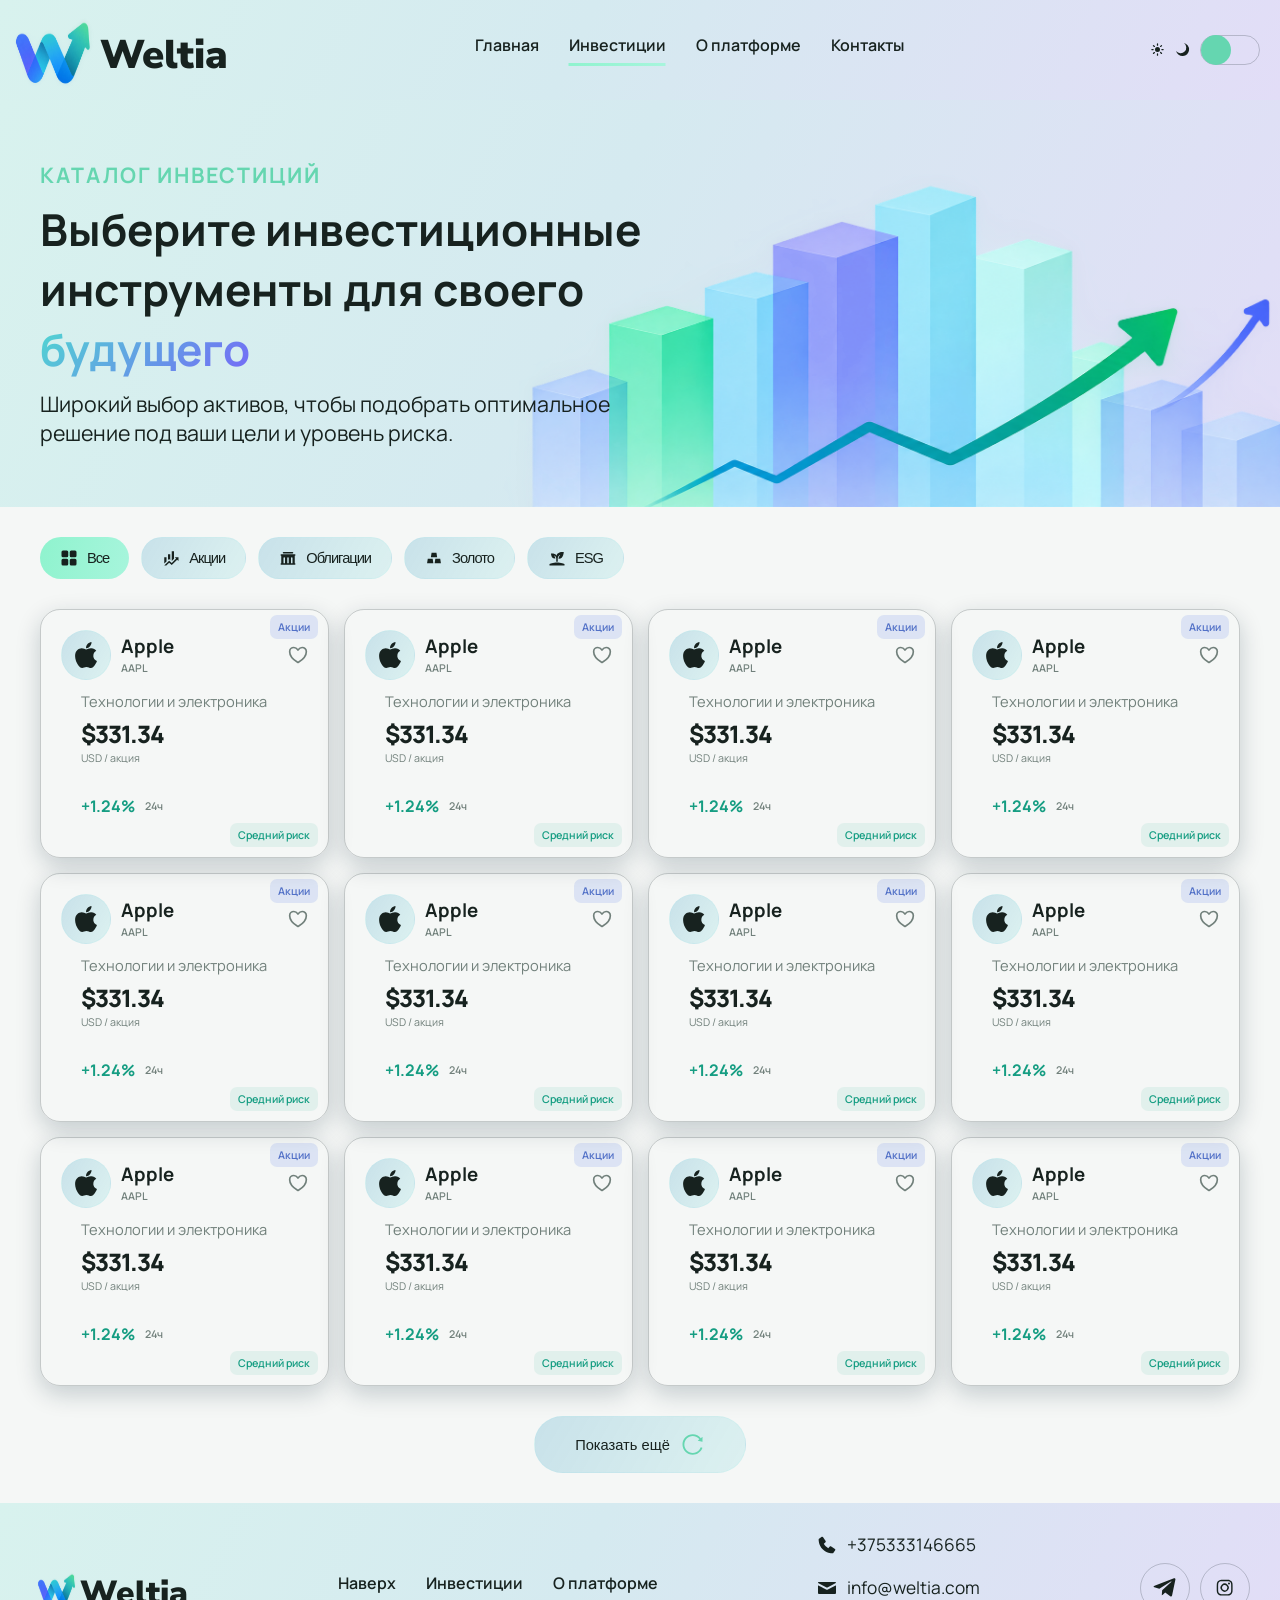
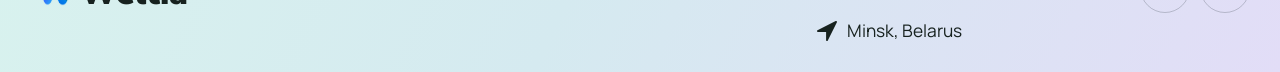
==== catalog.html @ 973771b6 "feat: implement adaptive and responsive design" ====
<!DOCTYPE html>
<html lang="ru">

<head>
  <meta charset="UTF-8">
  <meta name="viewport" content="width=device-width, initial-scale=1.0">
  <title>Weltia</title>
  <link rel="shortcut icon" href="./assets/logo.png" type="image/x-icon">
  <link rel="stylesheet" href="style.css">
</head>

<body>
  <div class="wrapper">
    <header class="header" id="header">
      <a href="./index.html" class="header__logo">
        <img src="./assets/logo.png" alt="Weltia">
        <p>Weltia</p>
      </a>

      <nav class="header__nav">
        <a href="./index.html" class="header__link">
          Главная
        </a>
        <a href="" class="header__link header__link--active">
          Инвестиции
        </a>
        <a href="./index.html#about" class="header__link">
          О платформе
        </a>
        <a href="#footer" class="header__link">
          Контакты
        </a>
      </nav>


      <div class="theme-toggle">
        <span class="theme-toggle__icon theme-toggle__icon--sun">
          <svg xmlns="http://www.w3.org/2000/svg" width="1em" height="1em" viewBox="0 0 24 24">
            <path d="M0 0h24v24H0z" fill="none" />
            <path fill="currentColor"
              d="M12 6a1 1 0 0 0 1-1V3a1 1 0 0 0-2 0v2a1 1 0 0 0 1 1m9 5h-2a1 1 0 0 0 0 2h2a1 1 0 0 0 0-2M6 12a1 1 0 0 0-1-1H3a1 1 0 0 0 0 2h2a1 1 0 0 0 1-1m.22-7a1 1 0 0 0-1.39 1.47l1.44 1.39a1 1 0 0 0 .73.28a1 1 0 0 0 .72-.31a1 1 0 0 0 0-1.41ZM17 8.14a1 1 0 0 0 .69-.28l1.44-1.39A1 1 0 0 0 17.78 5l-1.44 1.42a1 1 0 0 0 0 1.41a1 1 0 0 0 .66.31M12 18a1 1 0 0 0-1 1v2a1 1 0 0 0 2 0v-2a1 1 0 0 0-1-1m5.73-1.86a1 1 0 0 0-1.39 1.44L17.78 19a1 1 0 0 0 .69.28a1 1 0 0 0 .72-.3a1 1 0 0 0 0-1.42Zm-11.46 0l-1.44 1.39a1 1 0 0 0 0 1.42a1 1 0 0 0 .72.3a1 1 0 0 0 .67-.25l1.44-1.39a1 1 0 0 0-1.39-1.44ZM12 8a4 4 0 1 0 4 4a4 4 0 0 0-4-4" />
          </svg>
        </span>
        <span class="theme-toggle__icon theme-toggle__icon--moon">
          <svg xmlns="http://www.w3.org/2000/svg" width="1em" height="1em" viewBox="0 0 16 16">
            <path d="M0 0h16v16H0z" fill="none" />
            <path fill="currentColor" d="M9.571 1.18a7 7 0 1 1-8.39 8.391a6 6 0 1 0 8.39-8.39" />
          </svg>
        </span>
        <button class="theme-toggle__btn" id="themeToggle">
          <span class="theme-toggle__thumb"></span>
        </button>
      </div>
    </header>

    <main class="main">
      <section class="hero container">
        <div class="hero__content">
          <p class="hero__caption caption">КАТАЛОГ ИНВЕСТИЦИЙ
          </p>
          <h1 class="hero__title">Выберите инвестиционные инструменты для своего <span>будущего</span></h1>
          <p class="hero__text">Широкий выбор активов, чтобы подобрать оптимальное решение под ваши цели и уровень
            риска.</p>
        </div>
        <div class="hero__image">
          <img src="./assets/hero.png" alt="hero-charts">
        </div>
      </section>
      <section class="catalog">
        <div class="catalog__categories">
          <button class="catalog__category catalog__category--active" type="button" data-category="all">
            <svg class="catalog__icon" xmlns="http://www.w3.org/2000/svg" width="1em" height="1em" viewBox="0 0 48 48">
              <path d="M0 0h48v48H0z" fill="none" />
              <path fill="currentColor" stroke="currentColor" stroke-linejoin="round" stroke-width="4"
                d="M18 6H8a2 2 0 0 0-2 2v10a2 2 0 0 0 2 2h10a2 2 0 0 0 2-2V8a2 2 0 0 0-2-2Zm0 22H8a2 2 0 0 0-2 2v10a2 2 0 0 0 2 2h10a2 2 0 0 0 2-2V30a2 2 0 0 0-2-2ZM40 6H30a2 2 0 0 0-2 2v10a2 2 0 0 0 2 2h10a2 2 0 0 0 2-2V8a2 2 0 0 0-2-2Zm0 22H30a2 2 0 0 0-2 2v10a2 2 0 0 0 2 2h10a2 2 0 0 0 2-2V30a2 2 0 0 0-2-2Z" />
            </svg>
            <p>Все</p>
          </button>
          <button class="catalog__category card" type="button" data-category="all">
            <svg class="catalog__icon" xmlns="http://www.w3.org/2000/svg" width="1em" height="1em" viewBox="0 0 24 24">
              <path d="M0 0h24v24H0z" fill="none" />
              <path fill="currentColor"
                d="m6 16.5l-3 2.94V11h3m5 3.66l-1.57-1.34L8 14.64V7h3m5 6l-3 3V3h3m2.81 9.81L17 11h5v5l-1.79-1.79L13 21.36l-3.47-3.02L5.75 22H3l6.47-6.34L13 18.64" />
            </svg>

            <p>Акции</p>
          </button>
          <button class="catalog__category card" type="button" data-category="all">
            <svg class="catalog__icon" xmlns="http://www.w3.org/2000/svg" width="1em" height="1em" viewBox="0 0 24 24">
              <path d="M0 0h24v24H0z" fill="none" />
              <path fill="currentColor" d="M5 5a1 1 0 0 1 1-1h12a1 1 0 1 1 0 2H6a1 1 0 0 1-1-1" />
              <path fill="currentColor" fill-rule="evenodd"
                d="M21 19a1 1 0 1 1 0 2H3a1 1 0 1 1 0-2V9a1 1 0 0 1 0-2h18a1 1 0 1 1 0 2zM6 19h2v-7a1 1 0 1 0-2 0zm5 0h2v-7a1 1 0 1 0-2 0zm5 0h2v-7a1 1 0 1 0-2 0z"
                clip-rule="evenodd" />
            </svg>

            <p>Облигации</p>
          </button>
          <button class="catalog__category card" type="button" data-category="all">
            <svg class="catalog__icon" xmlns="http://www.w3.org/2000/svg" width="1em" height="1em"
              viewBox="0 0 1024 1024">
              <path d="M0 0h1024v1024H0z" fill="none" />
              <path fill="currentColor"
                d="m905.9 806.7l-40.2-248c-.6-3.9-4-6.7-7.9-6.7H596.2c-3.9 0-7.3 2.8-7.9 6.7l-40.2 248c-.1.4-.1.9-.1 1.3c0 4.4 3.6 8 8 8h342c.4 0 .9 0 1.3-.1c4.3-.7 7.3-4.8 6.6-9.2m-470.2-248c-.6-3.9-4-6.7-7.9-6.7H166.2c-3.9 0-7.3 2.8-7.9 6.7l-40.2 248c-.1.4-.1.9-.1 1.3c0 4.4 3.6 8 8 8h342c.4 0 .9 0 1.3-.1c4.4-.7 7.3-4.8 6.6-9.2zM342 472h342c.4 0 .9 0 1.3-.1c4.4-.7 7.3-4.8 6.6-9.2l-40.2-248c-.6-3.9-4-6.7-7.9-6.7H382.2c-3.9 0-7.3 2.8-7.9 6.7l-40.2 248c-.1.4-.1.9-.1 1.3c0 4.4 3.6 8 8 8" />
            </svg>

            <p>Золото</p>
          </button>
          <button class="catalog__category card" type="button" data-category="all">
            <svg class="catalog__icon" xmlns="http://www.w3.org/2000/svg" width="1em" height="1em" viewBox="0 0 24 24">
              <path d="M0 0h24v24H0z" fill="none" />
              <path fill="currentColor"
                d="M2 22v-2s5-2 10-2s10 2 10 2v2zm9.3-12.9c-1.2-3.9-7.3-3-7.3-3s.2 7.8 5.9 6.6C9.5 9.8 8 9 8 9c2.8 0 3 3.4 3 3.4V17h2v-4.2s0-3.9 3-4.9c0 0-2 3-2 5c7 .7 7-8.9 7-8.9s-8.9-1-9.7 5.1" />
            </svg>

            <p>ESG</p>
          </button>
        </div>
        <div class="catalog__catalog-grid">
          <div class="investment-card" data-category="stocks">
            <span class="investment-card__category investment-card__category--stocks">
              Акции
            </span>
            <div class="investment-card__header">
              <div class="investment-card__about">
                <div class="investment-card__icon card">
                  <svg xmlns="http://www.w3.org/2000/svg" width="1em" height="1em" viewBox="0 0 1024 1024">
                    <path d="M0 0h1024v1024H0z" fill="none" />
                    <path fill="currentColor"
                      d="M747.4 535.7c-.4-68.2 30.5-119.6 92.9-157.5c-34.9-50-87.7-77.5-157.3-82.8c-65.9-5.2-138 38.4-164.4 38.4c-27.9 0-91.7-36.6-141.9-36.6C273.1 298.8 163 379.8 163 544.6c0 48.7 8.9 99 26.7 150.8c23.8 68.2 109.6 235.3 199.1 232.6c46.8-1.1 79.9-33.2 140.8-33.2c59.1 0 89.7 33.2 141.9 33.2c90.3-1.3 167.9-153.2 190.5-221.6c-121.1-57.1-114.6-167.2-114.6-170.7m-105.1-305c50.7-60.2 46.1-115 44.6-134.7c-44.8 2.6-96.6 30.5-126.1 64.8c-32.5 36.8-51.6 82.3-47.5 133.6c48.4 3.7 92.6-21.2 129-63.7" />
                  </svg>
                </div>
                <div class="investment-card__heading">
                  <h3 class="investment-card__name">
                    Apple
                  </h3>
                  <span class="investment-card__ticker">
                    AAPL
                  </span>
                </div>
              </div>
              <button class="investment-card__favorite" type="button" aria-label="Добавить в избранное">
                <svg xmlns="http://www.w3.org/2000/svg" width="1em" height="1em" viewBox="0 0 24 24">
                  <path d="M0 0h24v24H0z" fill="none" />
                  <path stroke="currentColor" stroke-linecap="round" stroke-linejoin="round" stroke-width="2"
                    d="M7 3C4.239 3 2 5.216 2 7.95c0 2.207.875 7.445 9.488 12.74a.99.99 0 0 0 1.024 0C21.126 15.395 22 10.157 22 7.95C22 5.216 19.761 3 17 3s-5 3-5 3s-2.239-3-5-3" />
                </svg>
              </button>
            </div>
            <div class="investment-card__content">
              <p class="investment-card__description">
                Технологии и электроника
              </p>
              <div class="investment-card__price">
                <span>$331.34</span>
                <small>USD / акция</small>
              </div>
              <div class="investment-card__footer">
                <div class="investment-card__change investment-card__change--positive">
                  +1.24%
                  <span>24ч</span>
                </div>
              </div>
            </div>
            <span class="investment-card__risk investment-card__risk--low">
              Средний риск
            </span>
          </div>
          <div class="investment-card" data-category="stocks">
            <span class="investment-card__category investment-card__category--stocks">
              Акции
            </span>
            <div class="investment-card__header">
              <div class="investment-card__about">
                <div class="investment-card__icon card">
                  <svg xmlns="http://www.w3.org/2000/svg" width="1em" height="1em" viewBox="0 0 1024 1024">
                    <path d="M0 0h1024v1024H0z" fill="none" />
                    <path fill="currentColor"
                      d="M747.4 535.7c-.4-68.2 30.5-119.6 92.9-157.5c-34.9-50-87.7-77.5-157.3-82.8c-65.9-5.2-138 38.4-164.4 38.4c-27.9 0-91.7-36.6-141.9-36.6C273.1 298.8 163 379.8 163 544.6c0 48.7 8.9 99 26.7 150.8c23.8 68.2 109.6 235.3 199.1 232.6c46.8-1.1 79.9-33.2 140.8-33.2c59.1 0 89.7 33.2 141.9 33.2c90.3-1.3 167.9-153.2 190.5-221.6c-121.1-57.1-114.6-167.2-114.6-170.7m-105.1-305c50.7-60.2 46.1-115 44.6-134.7c-44.8 2.6-96.6 30.5-126.1 64.8c-32.5 36.8-51.6 82.3-47.5 133.6c48.4 3.7 92.6-21.2 129-63.7" />
                  </svg>
                </div>
                <div class="investment-card__heading">
                  <h3 class="investment-card__name">
                    Apple
                  </h3>
                  <span class="investment-card__ticker">
                    AAPL
                  </span>
                </div>
              </div>
              <button class="investment-card__favorite" type="button" aria-label="Добавить в избранное">
                <svg xmlns="http://www.w3.org/2000/svg" width="1em" height="1em" viewBox="0 0 24 24">
                  <path d="M0 0h24v24H0z" fill="none" />
                  <path stroke="currentColor" stroke-linecap="round" stroke-linejoin="round" stroke-width="2"
                    d="M7 3C4.239 3 2 5.216 2 7.95c0 2.207.875 7.445 9.488 12.74a.99.99 0 0 0 1.024 0C21.126 15.395 22 10.157 22 7.95C22 5.216 19.761 3 17 3s-5 3-5 3s-2.239-3-5-3" />
                </svg>
              </button>
            </div>
            <div class="investment-card__content">
              <p class="investment-card__description">
                Технологии и электроника
              </p>
              <div class="investment-card__price">
                <span>$331.34</span>
                <small>USD / акция</small>
              </div>
              <div class="investment-card__footer">
                <div class="investment-card__change investment-card__change--positive">
                  +1.24%
                  <span>24ч</span>
                </div>
              </div>
            </div>
            <span class="investment-card__risk investment-card__risk--low">
              Средний риск
            </span>
          </div>
          <div class="investment-card" data-category="stocks">
            <span class="investment-card__category investment-card__category--stocks">
              Акции
            </span>
            <div class="investment-card__header">
              <div class="investment-card__about">
                <div class="investment-card__icon card">
                  <svg xmlns="http://www.w3.org/2000/svg" width="1em" height="1em" viewBox="0 0 1024 1024">
                    <path d="M0 0h1024v1024H0z" fill="none" />
                    <path fill="currentColor"
                      d="M747.4 535.7c-.4-68.2 30.5-119.6 92.9-157.5c-34.9-50-87.7-77.5-157.3-82.8c-65.9-5.2-138 38.4-164.4 38.4c-27.9 0-91.7-36.6-141.9-36.6C273.1 298.8 163 379.8 163 544.6c0 48.7 8.9 99 26.7 150.8c23.8 68.2 109.6 235.3 199.1 232.6c46.8-1.1 79.9-33.2 140.8-33.2c59.1 0 89.7 33.2 141.9 33.2c90.3-1.3 167.9-153.2 190.5-221.6c-121.1-57.1-114.6-167.2-114.6-170.7m-105.1-305c50.7-60.2 46.1-115 44.6-134.7c-44.8 2.6-96.6 30.5-126.1 64.8c-32.5 36.8-51.6 82.3-47.5 133.6c48.4 3.7 92.6-21.2 129-63.7" />
                  </svg>
                </div>
                <div class="investment-card__heading">
                  <h3 class="investment-card__name">
                    Apple
                  </h3>
                  <span class="investment-card__ticker">
                    AAPL
                  </span>
                </div>
              </div>
              <button class="investment-card__favorite" type="button" aria-label="Добавить в избранное">
                <svg xmlns="http://www.w3.org/2000/svg" width="1em" height="1em" viewBox="0 0 24 24">
                  <path d="M0 0h24v24H0z" fill="none" />
                  <path stroke="currentColor" stroke-linecap="round" stroke-linejoin="round" stroke-width="2"
                    d="M7 3C4.239 3 2 5.216 2 7.95c0 2.207.875 7.445 9.488 12.74a.99.99 0 0 0 1.024 0C21.126 15.395 22 10.157 22 7.95C22 5.216 19.761 3 17 3s-5 3-5 3s-2.239-3-5-3" />
                </svg>
              </button>
            </div>
            <div class="investment-card__content">
              <p class="investment-card__description">
                Технологии и электроника
              </p>
              <div class="investment-card__price">
                <span>$331.34</span>
                <small>USD / акция</small>
              </div>
              <div class="investment-card__footer">
                <div class="investment-card__change investment-card__change--positive">
                  +1.24%
                  <span>24ч</span>
                </div>
              </div>
            </div>
            <span class="investment-card__risk investment-card__risk--low">
              Средний риск
            </span>
          </div>
          <div class="investment-card" data-category="stocks">
            <span class="investment-card__category investment-card__category--stocks">
              Акции
            </span>
            <div class="investment-card__header">
              <div class="investment-card__about">
                <div class="investment-card__icon card">
                  <svg xmlns="http://www.w3.org/2000/svg" width="1em" height="1em" viewBox="0 0 1024 1024">
                    <path d="M0 0h1024v1024H0z" fill="none" />
                    <path fill="currentColor"
                      d="M747.4 535.7c-.4-68.2 30.5-119.6 92.9-157.5c-34.9-50-87.7-77.5-157.3-82.8c-65.9-5.2-138 38.4-164.4 38.4c-27.9 0-91.7-36.6-141.9-36.6C273.1 298.8 163 379.8 163 544.6c0 48.7 8.9 99 26.7 150.8c23.8 68.2 109.6 235.3 199.1 232.6c46.8-1.1 79.9-33.2 140.8-33.2c59.1 0 89.7 33.2 141.9 33.2c90.3-1.3 167.9-153.2 190.5-221.6c-121.1-57.1-114.6-167.2-114.6-170.7m-105.1-305c50.7-60.2 46.1-115 44.6-134.7c-44.8 2.6-96.6 30.5-126.1 64.8c-32.5 36.8-51.6 82.3-47.5 133.6c48.4 3.7 92.6-21.2 129-63.7" />
                  </svg>
                </div>
                <div class="investment-card__heading">
                  <h3 class="investment-card__name">
                    Apple
                  </h3>
                  <span class="investment-card__ticker">
                    AAPL
                  </span>
                </div>
              </div>
              <button class="investment-card__favorite" type="button" aria-label="Добавить в избранное">
                <svg xmlns="http://www.w3.org/2000/svg" width="1em" height="1em" viewBox="0 0 24 24">
                  <path d="M0 0h24v24H0z" fill="none" />
                  <path stroke="currentColor" stroke-linecap="round" stroke-linejoin="round" stroke-width="2"
                    d="M7 3C4.239 3 2 5.216 2 7.95c0 2.207.875 7.445 9.488 12.74a.99.99 0 0 0 1.024 0C21.126 15.395 22 10.157 22 7.95C22 5.216 19.761 3 17 3s-5 3-5 3s-2.239-3-5-3" />
                </svg>
              </button>
            </div>
            <div class="investment-card__content">
              <p class="investment-card__description">
                Технологии и электроника
              </p>
              <div class="investment-card__price">
                <span>$331.34</span>
                <small>USD / акция</small>
              </div>
              <div class="investment-card__footer">
                <div class="investment-card__change investment-card__change--positive">
                  +1.24%
                  <span>24ч</span>
                </div>
              </div>
            </div>
            <span class="investment-card__risk investment-card__risk--low">
              Средний риск
            </span>
          </div>
          <div class="investment-card" data-category="stocks">
            <span class="investment-card__category investment-card__category--stocks">
              Акции
            </span>
            <div class="investment-card__header">
              <div class="investment-card__about">
                <div class="investment-card__icon card">
                  <svg xmlns="http://www.w3.org/2000/svg" width="1em" height="1em" viewBox="0 0 1024 1024">
                    <path d="M0 0h1024v1024H0z" fill="none" />
                    <path fill="currentColor"
                      d="M747.4 535.7c-.4-68.2 30.5-119.6 92.9-157.5c-34.9-50-87.7-77.5-157.3-82.8c-65.9-5.2-138 38.4-164.4 38.4c-27.9 0-91.7-36.6-141.9-36.6C273.1 298.8 163 379.8 163 544.6c0 48.7 8.9 99 26.7 150.8c23.8 68.2 109.6 235.3 199.1 232.6c46.8-1.1 79.9-33.2 140.8-33.2c59.1 0 89.7 33.2 141.9 33.2c90.3-1.3 167.9-153.2 190.5-221.6c-121.1-57.1-114.6-167.2-114.6-170.7m-105.1-305c50.7-60.2 46.1-115 44.6-134.7c-44.8 2.6-96.6 30.5-126.1 64.8c-32.5 36.8-51.6 82.3-47.5 133.6c48.4 3.7 92.6-21.2 129-63.7" />
                  </svg>
                </div>
                <div class="investment-card__heading">
                  <h3 class="investment-card__name">
                    Apple
                  </h3>
                  <span class="investment-card__ticker">
                    AAPL
                  </span>
                </div>
              </div>
              <button class="investment-card__favorite" type="button" aria-label="Добавить в избранное">
                <svg xmlns="http://www.w3.org/2000/svg" width="1em" height="1em" viewBox="0 0 24 24">
                  <path d="M0 0h24v24H0z" fill="none" />
                  <path stroke="currentColor" stroke-linecap="round" stroke-linejoin="round" stroke-width="2"
                    d="M7 3C4.239 3 2 5.216 2 7.95c0 2.207.875 7.445 9.488 12.74a.99.99 0 0 0 1.024 0C21.126 15.395 22 10.157 22 7.95C22 5.216 19.761 3 17 3s-5 3-5 3s-2.239-3-5-3" />
                </svg>
              </button>
            </div>
            <div class="investment-card__content">
              <p class="investment-card__description">
                Технологии и электроника
              </p>
              <div class="investment-card__price">
                <span>$331.34</span>
                <small>USD / акция</small>
              </div>
              <div class="investment-card__footer">
                <div class="investment-card__change investment-card__change--positive">
                  +1.24%
                  <span>24ч</span>
                </div>
              </div>
            </div>
            <span class="investment-card__risk investment-card__risk--low">
              Средний риск
            </span>
          </div>
          <div class="investment-card" data-category="stocks">
            <span class="investment-card__category investment-card__category--stocks">
              Акции
            </span>
            <div class="investment-card__header">
              <div class="investment-card__about">
                <div class="investment-card__icon card">
                  <svg xmlns="http://www.w3.org/2000/svg" width="1em" height="1em" viewBox="0 0 1024 1024">
                    <path d="M0 0h1024v1024H0z" fill="none" />
                    <path fill="currentColor"
                      d="M747.4 535.7c-.4-68.2 30.5-119.6 92.9-157.5c-34.9-50-87.7-77.5-157.3-82.8c-65.9-5.2-138 38.4-164.4 38.4c-27.9 0-91.7-36.6-141.9-36.6C273.1 298.8 163 379.8 163 544.6c0 48.7 8.9 99 26.7 150.8c23.8 68.2 109.6 235.3 199.1 232.6c46.8-1.1 79.9-33.2 140.8-33.2c59.1 0 89.7 33.2 141.9 33.2c90.3-1.3 167.9-153.2 190.5-221.6c-121.1-57.1-114.6-167.2-114.6-170.7m-105.1-305c50.7-60.2 46.1-115 44.6-134.7c-44.8 2.6-96.6 30.5-126.1 64.8c-32.5 36.8-51.6 82.3-47.5 133.6c48.4 3.7 92.6-21.2 129-63.7" />
                  </svg>
                </div>
                <div class="investment-card__heading">
                  <h3 class="investment-card__name">
                    Apple
                  </h3>
                  <span class="investment-card__ticker">
                    AAPL
                  </span>
                </div>
              </div>
              <button class="investment-card__favorite" type="button" aria-label="Добавить в избранное">
                <svg xmlns="http://www.w3.org/2000/svg" width="1em" height="1em" viewBox="0 0 24 24">
                  <path d="M0 0h24v24H0z" fill="none" />
                  <path stroke="currentColor" stroke-linecap="round" stroke-linejoin="round" stroke-width="2"
                    d="M7 3C4.239 3 2 5.216 2 7.95c0 2.207.875 7.445 9.488 12.74a.99.99 0 0 0 1.024 0C21.126 15.395 22 10.157 22 7.95C22 5.216 19.761 3 17 3s-5 3-5 3s-2.239-3-5-3" />
                </svg>
              </button>
            </div>
            <div class="investment-card__content">
              <p class="investment-card__description">
                Технологии и электроника
              </p>
              <div class="investment-card__price">
                <span>$331.34</span>
                <small>USD / акция</small>
              </div>
              <div class="investment-card__footer">
                <div class="investment-card__change investment-card__change--positive">
                  +1.24%
                  <span>24ч</span>
                </div>
              </div>
            </div>
            <span class="investment-card__risk investment-card__risk--low">
              Средний риск
            </span>
          </div>
          <div class="investment-card" data-category="stocks">
            <span class="investment-card__category investment-card__category--stocks">
              Акции
            </span>
            <div class="investment-card__header">
              <div class="investment-card__about">
                <div class="investment-card__icon card">
                  <svg xmlns="http://www.w3.org/2000/svg" width="1em" height="1em" viewBox="0 0 1024 1024">
                    <path d="M0 0h1024v1024H0z" fill="none" />
                    <path fill="currentColor"
                      d="M747.4 535.7c-.4-68.2 30.5-119.6 92.9-157.5c-34.9-50-87.7-77.5-157.3-82.8c-65.9-5.2-138 38.4-164.4 38.4c-27.9 0-91.7-36.6-141.9-36.6C273.1 298.8 163 379.8 163 544.6c0 48.7 8.9 99 26.7 150.8c23.8 68.2 109.6 235.3 199.1 232.6c46.8-1.1 79.9-33.2 140.8-33.2c59.1 0 89.7 33.2 141.9 33.2c90.3-1.3 167.9-153.2 190.5-221.6c-121.1-57.1-114.6-167.2-114.6-170.7m-105.1-305c50.7-60.2 46.1-115 44.6-134.7c-44.8 2.6-96.6 30.5-126.1 64.8c-32.5 36.8-51.6 82.3-47.5 133.6c48.4 3.7 92.6-21.2 129-63.7" />
                  </svg>
                </div>
                <div class="investment-card__heading">
                  <h3 class="investment-card__name">
                    Apple
                  </h3>
                  <span class="investment-card__ticker">
                    AAPL
                  </span>
                </div>
              </div>
              <button class="investment-card__favorite" type="button" aria-label="Добавить в избранное">
                <svg xmlns="http://www.w3.org/2000/svg" width="1em" height="1em" viewBox="0 0 24 24">
                  <path d="M0 0h24v24H0z" fill="none" />
                  <path stroke="currentColor" stroke-linecap="round" stroke-linejoin="round" stroke-width="2"
                    d="M7 3C4.239 3 2 5.216 2 7.95c0 2.207.875 7.445 9.488 12.74a.99.99 0 0 0 1.024 0C21.126 15.395 22 10.157 22 7.95C22 5.216 19.761 3 17 3s-5 3-5 3s-2.239-3-5-3" />
                </svg>
              </button>
            </div>
            <div class="investment-card__content">
              <p class="investment-card__description">
                Технологии и электроника
              </p>
              <div class="investment-card__price">
                <span>$331.34</span>
                <small>USD / акция</small>
              </div>
              <div class="investment-card__footer">
                <div class="investment-card__change investment-card__change--positive">
                  +1.24%
                  <span>24ч</span>
                </div>
              </div>
            </div>
            <span class="investment-card__risk investment-card__risk--low">
              Средний риск
            </span>
          </div>
          <div class="investment-card" data-category="stocks">
            <span class="investment-card__category investment-card__category--stocks">
              Акции
            </span>
            <div class="investment-card__header">
              <div class="investment-card__about">
                <div class="investment-card__icon card">
                  <svg xmlns="http://www.w3.org/2000/svg" width="1em" height="1em" viewBox="0 0 1024 1024">
                    <path d="M0 0h1024v1024H0z" fill="none" />
                    <path fill="currentColor"
                      d="M747.4 535.7c-.4-68.2 30.5-119.6 92.9-157.5c-34.9-50-87.7-77.5-157.3-82.8c-65.9-5.2-138 38.4-164.4 38.4c-27.9 0-91.7-36.6-141.9-36.6C273.1 298.8 163 379.8 163 544.6c0 48.7 8.9 99 26.7 150.8c23.8 68.2 109.6 235.3 199.1 232.6c46.8-1.1 79.9-33.2 140.8-33.2c59.1 0 89.7 33.2 141.9 33.2c90.3-1.3 167.9-153.2 190.5-221.6c-121.1-57.1-114.6-167.2-114.6-170.7m-105.1-305c50.7-60.2 46.1-115 44.6-134.7c-44.8 2.6-96.6 30.5-126.1 64.8c-32.5 36.8-51.6 82.3-47.5 133.6c48.4 3.7 92.6-21.2 129-63.7" />
                  </svg>
                </div>
                <div class="investment-card__heading">
                  <h3 class="investment-card__name">
                    Apple
                  </h3>
                  <span class="investment-card__ticker">
                    AAPL
                  </span>
                </div>
              </div>
              <button class="investment-card__favorite" type="button" aria-label="Добавить в избранное">
                <svg xmlns="http://www.w3.org/2000/svg" width="1em" height="1em" viewBox="0 0 24 24">
                  <path d="M0 0h24v24H0z" fill="none" />
                  <path stroke="currentColor" stroke-linecap="round" stroke-linejoin="round" stroke-width="2"
                    d="M7 3C4.239 3 2 5.216 2 7.95c0 2.207.875 7.445 9.488 12.74a.99.99 0 0 0 1.024 0C21.126 15.395 22 10.157 22 7.95C22 5.216 19.761 3 17 3s-5 3-5 3s-2.239-3-5-3" />
                </svg>
              </button>
            </div>
            <div class="investment-card__content">
              <p class="investment-card__description">
                Технологии и электроника
              </p>
              <div class="investment-card__price">
                <span>$331.34</span>
                <small>USD / акция</small>
              </div>
              <div class="investment-card__footer">
                <div class="investment-card__change investment-card__change--positive">
                  +1.24%
                  <span>24ч</span>
                </div>
              </div>
            </div>
            <span class="investment-card__risk investment-card__risk--low">
              Средний риск
            </span>
          </div>
          <div class="investment-card" data-category="stocks">
            <span class="investment-card__category investment-card__category--stocks">
              Акции
            </span>
            <div class="investment-card__header">
              <div class="investment-card__about">
                <div class="investment-card__icon card">
                  <svg xmlns="http://www.w3.org/2000/svg" width="1em" height="1em" viewBox="0 0 1024 1024">
                    <path d="M0 0h1024v1024H0z" fill="none" />
                    <path fill="currentColor"
                      d="M747.4 535.7c-.4-68.2 30.5-119.6 92.9-157.5c-34.9-50-87.7-77.5-157.3-82.8c-65.9-5.2-138 38.4-164.4 38.4c-27.9 0-91.7-36.6-141.9-36.6C273.1 298.8 163 379.8 163 544.6c0 48.7 8.9 99 26.7 150.8c23.8 68.2 109.6 235.3 199.1 232.6c46.8-1.1 79.9-33.2 140.8-33.2c59.1 0 89.7 33.2 141.9 33.2c90.3-1.3 167.9-153.2 190.5-221.6c-121.1-57.1-114.6-167.2-114.6-170.7m-105.1-305c50.7-60.2 46.1-115 44.6-134.7c-44.8 2.6-96.6 30.5-126.1 64.8c-32.5 36.8-51.6 82.3-47.5 133.6c48.4 3.7 92.6-21.2 129-63.7" />
                  </svg>
                </div>
                <div class="investment-card__heading">
                  <h3 class="investment-card__name">
                    Apple
                  </h3>
                  <span class="investment-card__ticker">
                    AAPL
                  </span>
                </div>
              </div>
              <button class="investment-card__favorite" type="button" aria-label="Добавить в избранное">
                <svg xmlns="http://www.w3.org/2000/svg" width="1em" height="1em" viewBox="0 0 24 24">
                  <path d="M0 0h24v24H0z" fill="none" />
                  <path stroke="currentColor" stroke-linecap="round" stroke-linejoin="round" stroke-width="2"
                    d="M7 3C4.239 3 2 5.216 2 7.95c0 2.207.875 7.445 9.488 12.74a.99.99 0 0 0 1.024 0C21.126 15.395 22 10.157 22 7.95C22 5.216 19.761 3 17 3s-5 3-5 3s-2.239-3-5-3" />
                </svg>
              </button>
            </div>
            <div class="investment-card__content">
              <p class="investment-card__description">
                Технологии и электроника
              </p>
              <div class="investment-card__price">
                <span>$331.34</span>
                <small>USD / акция</small>
              </div>
              <div class="investment-card__footer">
                <div class="investment-card__change investment-card__change--positive">
                  +1.24%
                  <span>24ч</span>
                </div>
              </div>
            </div>
            <span class="investment-card__risk investment-card__risk--low">
              Средний риск
            </span>
          </div>
          <div class="investment-card" data-category="stocks">
            <span class="investment-card__category investment-card__category--stocks">
              Акции
            </span>
            <div class="investment-card__header">
              <div class="investment-card__about">
                <div class="investment-card__icon card">
                  <svg xmlns="http://www.w3.org/2000/svg" width="1em" height="1em" viewBox="0 0 1024 1024">
                    <path d="M0 0h1024v1024H0z" fill="none" />
                    <path fill="currentColor"
                      d="M747.4 535.7c-.4-68.2 30.5-119.6 92.9-157.5c-34.9-50-87.7-77.5-157.3-82.8c-65.9-5.2-138 38.4-164.4 38.4c-27.9 0-91.7-36.6-141.9-36.6C273.1 298.8 163 379.8 163 544.6c0 48.7 8.9 99 26.7 150.8c23.8 68.2 109.6 235.3 199.1 232.6c46.8-1.1 79.9-33.2 140.8-33.2c59.1 0 89.7 33.2 141.9 33.2c90.3-1.3 167.9-153.2 190.5-221.6c-121.1-57.1-114.6-167.2-114.6-170.7m-105.1-305c50.7-60.2 46.1-115 44.6-134.7c-44.8 2.6-96.6 30.5-126.1 64.8c-32.5 36.8-51.6 82.3-47.5 133.6c48.4 3.7 92.6-21.2 129-63.7" />
                  </svg>
                </div>
                <div class="investment-card__heading">
                  <h3 class="investment-card__name">
                    Apple
                  </h3>
                  <span class="investment-card__ticker">
                    AAPL
                  </span>
                </div>
              </div>
              <button class="investment-card__favorite" type="button" aria-label="Добавить в избранное">
                <svg xmlns="http://www.w3.org/2000/svg" width="1em" height="1em" viewBox="0 0 24 24">
                  <path d="M0 0h24v24H0z" fill="none" />
                  <path stroke="currentColor" stroke-linecap="round" stroke-linejoin="round" stroke-width="2"
                    d="M7 3C4.239 3 2 5.216 2 7.95c0 2.207.875 7.445 9.488 12.74a.99.99 0 0 0 1.024 0C21.126 15.395 22 10.157 22 7.95C22 5.216 19.761 3 17 3s-5 3-5 3s-2.239-3-5-3" />
                </svg>
              </button>
            </div>
            <div class="investment-card__content">
              <p class="investment-card__description">
                Технологии и электроника
              </p>
              <div class="investment-card__price">
                <span>$331.34</span>
                <small>USD / акция</small>
              </div>
              <div class="investment-card__footer">
                <div class="investment-card__change investment-card__change--positive">
                  +1.24%
                  <span>24ч</span>
                </div>
              </div>
            </div>
            <span class="investment-card__risk investment-card__risk--low">
              Средний риск
            </span>
          </div>
          <div class="investment-card" data-category="stocks">
            <span class="investment-card__category investment-card__category--stocks">
              Акции
            </span>
            <div class="investment-card__header">
              <div class="investment-card__about">
                <div class="investment-card__icon card">
                  <svg xmlns="http://www.w3.org/2000/svg" width="1em" height="1em" viewBox="0 0 1024 1024">
                    <path d="M0 0h1024v1024H0z" fill="none" />
                    <path fill="currentColor"
                      d="M747.4 535.7c-.4-68.2 30.5-119.6 92.9-157.5c-34.9-50-87.7-77.5-157.3-82.8c-65.9-5.2-138 38.4-164.4 38.4c-27.9 0-91.7-36.6-141.9-36.6C273.1 298.8 163 379.8 163 544.6c0 48.7 8.9 99 26.7 150.8c23.8 68.2 109.6 235.3 199.1 232.6c46.8-1.1 79.9-33.2 140.8-33.2c59.1 0 89.7 33.2 141.9 33.2c90.3-1.3 167.9-153.2 190.5-221.6c-121.1-57.1-114.6-167.2-114.6-170.7m-105.1-305c50.7-60.2 46.1-115 44.6-134.7c-44.8 2.6-96.6 30.5-126.1 64.8c-32.5 36.8-51.6 82.3-47.5 133.6c48.4 3.7 92.6-21.2 129-63.7" />
                  </svg>
                </div>
                <div class="investment-card__heading">
                  <h3 class="investment-card__name">
                    Apple
                  </h3>
                  <span class="investment-card__ticker">
                    AAPL
                  </span>
                </div>
              </div>
              <button class="investment-card__favorite" type="button" aria-label="Добавить в избранное">
                <svg xmlns="http://www.w3.org/2000/svg" width="1em" height="1em" viewBox="0 0 24 24">
                  <path d="M0 0h24v24H0z" fill="none" />
                  <path stroke="currentColor" stroke-linecap="round" stroke-linejoin="round" stroke-width="2"
                    d="M7 3C4.239 3 2 5.216 2 7.95c0 2.207.875 7.445 9.488 12.74a.99.99 0 0 0 1.024 0C21.126 15.395 22 10.157 22 7.95C22 5.216 19.761 3 17 3s-5 3-5 3s-2.239-3-5-3" />
                </svg>
              </button>
            </div>
            <div class="investment-card__content">
              <p class="investment-card__description">
                Технологии и электроника
              </p>
              <div class="investment-card__price">
                <span>$331.34</span>
                <small>USD / акция</small>
              </div>
              <div class="investment-card__footer">
                <div class="investment-card__change investment-card__change--positive">
                  +1.24%
                  <span>24ч</span>
                </div>
              </div>
            </div>
            <span class="investment-card__risk investment-card__risk--low">
              Средний риск
            </span>
          </div>
          <div class="investment-card" data-category="stocks">
            <span class="investment-card__category investment-card__category--stocks">
              Акции
            </span>
            <div class="investment-card__header">
              <div class="investment-card__about">
                <div class="investment-card__icon card">
                  <svg xmlns="http://www.w3.org/2000/svg" width="1em" height="1em" viewBox="0 0 1024 1024">
                    <path d="M0 0h1024v1024H0z" fill="none" />
                    <path fill="currentColor"
                      d="M747.4 535.7c-.4-68.2 30.5-119.6 92.9-157.5c-34.9-50-87.7-77.5-157.3-82.8c-65.9-5.2-138 38.4-164.4 38.4c-27.9 0-91.7-36.6-141.9-36.6C273.1 298.8 163 379.8 163 544.6c0 48.7 8.9 99 26.7 150.8c23.8 68.2 109.6 235.3 199.1 232.6c46.8-1.1 79.9-33.2 140.8-33.2c59.1 0 89.7 33.2 141.9 33.2c90.3-1.3 167.9-153.2 190.5-221.6c-121.1-57.1-114.6-167.2-114.6-170.7m-105.1-305c50.7-60.2 46.1-115 44.6-134.7c-44.8 2.6-96.6 30.5-126.1 64.8c-32.5 36.8-51.6 82.3-47.5 133.6c48.4 3.7 92.6-21.2 129-63.7" />
                  </svg>
                </div>
                <div class="investment-card__heading">
                  <h3 class="investment-card__name">
                    Apple
                  </h3>
                  <span class="investment-card__ticker">
                    AAPL
                  </span>
                </div>
              </div>
              <button class="investment-card__favorite" type="button" aria-label="Добавить в избранное">
                <svg xmlns="http://www.w3.org/2000/svg" width="1em" height="1em" viewBox="0 0 24 24">
                  <path d="M0 0h24v24H0z" fill="none" />
                  <path stroke="currentColor" stroke-linecap="round" stroke-linejoin="round" stroke-width="2"
                    d="M7 3C4.239 3 2 5.216 2 7.95c0 2.207.875 7.445 9.488 12.74a.99.99 0 0 0 1.024 0C21.126 15.395 22 10.157 22 7.95C22 5.216 19.761 3 17 3s-5 3-5 3s-2.239-3-5-3" />
                </svg>
              </button>
            </div>
            <div class="investment-card__content">
              <p class="investment-card__description">
                Технологии и электроника
              </p>
              <div class="investment-card__price">
                <span>$331.34</span>
                <small>USD / акция</small>
              </div>
              <div class="investment-card__footer">
                <div class="investment-card__change investment-card__change--positive">
                  +1.24%
                  <span>24ч</span>
                </div>
              </div>
            </div>
            <span class="investment-card__risk investment-card__risk--low">
              Средний риск
            </span>
          </div>
        </div>
        <div class="catalog__more">
          <button class="catalog__more-button card" type="button">
            Показать ещё
            <svg xmlns="http://www.w3.org/2000/svg" width="1em" height="1em" viewBox="0 0 1024 1024">
              <path d="M0 0h1024v1024H0z" fill="none" />
              <path fill="currentColor"
                d="m909.1 209.3l-56.4 44.1C775.8 155.1 656.2 92 521.9 92C290 92 102.3 279.5 102 511.5C101.7 743.7 289.8 932 521.9 932c181.3 0 335.8-115 394.6-276.1c1.5-4.2-.7-8.9-4.9-10.3l-56.7-19.5a8 8 0 0 0-10.1 4.8c-1.8 5-3.8 10-5.9 14.9c-17.3 41-42.1 77.8-73.7 109.4A344.8 344.8 0 0 1 655.9 829c-42.3 17.9-87.4 27-133.8 27c-46.5 0-91.5-9.1-133.8-27A341.5 341.5 0 0 1 279 755.2a342.2 342.2 0 0 1-73.7-109.4c-17.9-42.4-27-87.4-27-133.9s9.1-91.5 27-133.9c17.3-41 42.1-77.8 73.7-109.4s68.4-56.4 109.3-73.8c42.3-17.9 87.4-27 133.8-27c46.5 0 91.5 9.1 133.8 27a341.5 341.5 0 0 1 109.3 73.8c9.9 9.9 19.2 20.4 27.8 31.4l-60.2 47a8 8 0 0 0 3 14.1l175.6 43c5 1.2 9.9-2.6 9.9-7.7l.8-180.9c-.1-6.6-7.8-10.3-13-6.2" />
            </svg>
          </button>
        </div>
      </section>
    </main>
    <footer class="footer" id="footer">

      <a href="./index.html" class="footer__logo">
        <img src="./assets/logo.png" alt="Weltia">
        <p>Weltia</p>
      </a>

      <nav class="footer__nav">
        <a href="#header" class="footer__link">
          Наверх
        </a>
        <a href="#catalog" class="footer__link">
          Инвестиции
        </a>
        <a href="#about" class="footer__link">
          О платформе
        </a>
      </nav>

      <ul class="contacts">
        <li class="contacts__item">
          <a href="" class="contacts__link">
            <svg class="contacts__icon" xmlns="http://www.w3.org/2000/svg" width="1em" height="1em" viewBox="0 0 24 24">
              <path d="M0 0h24v24H0z" fill="none" />
              <path fill="currentColor"
                d="M18.41 22h.37c.31-.01.6-.17.78-.43l2.27-3.27c.15-.22.21-.49.16-.76a1 1 0 0 0-.43-.65l-4.91-3.27c-.41-.27-.96-.21-1.29.15l-1.88 2.03c-.76-.45-2.03-1.26-3.03-2.26s-1.81-2.27-2.26-3.02l2.03-1.88c.36-.33.43-.88.15-1.29L7.1 2.44c-.15-.22-.38-.38-.64-.43c-.27-.05-.54 0-.76.16L2.43 4.43c-.26.18-.42.47-.43.78c-.03.71-.16 7.04 4.79 11.98c4.46 4.46 10.04 4.8 11.62 4.8Z" />
            </svg>
            <p class="contacts__text">+375333146665</p>
          </a>
        </li>
        <li class="contacts__item">
          <a href="" class="contacts__link">
            <svg class="contacts__icon" xmlns="http://www.w3.org/2000/svg" width="1em" height="1em" viewBox="0 0 20 20">
              <path d="M0 0h20v20H0z" fill="none" />
              <path fill="currentColor"
                d="m1.574 5.286l7.5 4.029c.252.135.578.199.906.199s.654-.064.906-.199l7.5-4.029c.489-.263.951-1.286.054-1.286H1.521c-.897 0-.435 1.023.053 1.286m17.039 2.203l-7.727 4.027c-.34.178-.578.199-.906.199s-.566-.021-.906-.199s-7.133-3.739-7.688-4.028C.996 7.284 1 7.523 1 7.707V15c0 .42.566 1 1 1h16c.434 0 1-.58 1-1V7.708c0-.184.004-.423-.387-.219" />
            </svg>
            <p class="contacts__text">info@weltia.com</p>
          </a>
        </li>
        <li class="contacts__item">
          <a href="" class="contacts__link">
            <svg class="contacts__icon" xmlns="http://www.w3.org/2000/svg" width="1em" height="1em"
              viewBox="0 0 1408 1408">
              <path d="M0 0h1408v1408H0z" fill="none" />
              <path fill="currentColor"
                d="M1401 93L761 1373q-17 35-57 35q-5 0-15-2q-22-5-35.5-22.5T640 1344V768H64q-22 0-39.5-13.5T2 719t4-42t29-30L1315 7q13-7 29-7q27 0 45 19q15 14 18.5 34.5T1401 93" />
            </svg>
            <p class="contacts__text">Minsk, Belarus</p>
          </a>
        </li>
      </ul>

      <div class="socials">
        <a href="" class="socials__item">
          <svg class="socials__icon" xmlns="http://www.w3.org/2000/svg" width="0.88em" height="1em"
            viewBox="0 0 448 512">
            <path d="M0 0h448v512H0z" fill="none" />
            <path fill="currentColor"
              d="m446.7 98.6l-67.6 318.8c-5.1 22.5-18.4 28.1-37.3 17.5l-103-75.9l-49.7 47.8c-5.5 5.5-10.1 10.1-20.7 10.1l7.4-104.9l190.9-172.5c8.3-7.4-1.8-11.5-12.9-4.1L117.8 284L16.2 252.2c-22.1-6.9-22.5-22.1 4.6-32.7L418.2 66.4c18.4-6.9 34.5 4.1 28.5 32.2" />
          </svg>
        </a>
        <a href="" class="socials__item">
          <svg xmlns="http://www.w3.org/2000/svg" width="1em" height="1em" viewBox="0 0 24 24">
            <path d="M0 0h24v24H0z" fill="none" />
            <path fill="currentColor" fill-rule="evenodd"
              d="M7.465 1.066C8.638 1.012 9.012 1 12 1s3.362.013 4.534.066s1.972.24 2.672.511c.733.277 1.398.71 1.948 1.27c.56.549.992 1.213 1.268 1.947c.272.7.458 1.5.512 2.67C22.988 8.639 23 9.013 23 12s-.013 3.362-.066 4.535c-.053 1.17-.24 1.97-.512 2.67a5.4 5.4 0 0 1-1.268 1.949c-.55.56-1.215.992-1.948 1.268c-.7.272-1.5.458-2.67.512c-1.174.054-1.548.066-4.536.066s-3.362-.013-4.535-.066c-1.17-.053-1.97-.24-2.67-.512a5.4 5.4 0 0 1-1.949-1.268a5.4 5.4 0 0 1-1.269-1.948c-.271-.7-.457-1.5-.511-2.67C1.012 15.361 1 14.987 1 12s.013-3.362.066-4.534s.24-1.972.511-2.672a5.4 5.4 0 0 1 1.27-1.948a5.4 5.4 0 0 1 1.947-1.269c.7-.271 1.5-.457 2.67-.511m8.98 1.98c-1.16-.053-1.508-.064-4.445-.064s-3.285.011-4.445.064c-1.073.049-1.655.228-2.043.379c-.513.2-.88.437-1.265.822a3.4 3.4 0 0 0-.822 1.265c-.151.388-.33.97-.379 2.043c-.053 1.16-.064 1.508-.064 4.445s.011 3.285.064 4.445c.049 1.073.228 1.655.379 2.043c.176.477.457.91.822 1.265c.355.365.788.646 1.265.822c.388.151.97.33 2.043.379c1.16.053 1.507.064 4.445.064s3.285-.011 4.445-.064c1.073-.049 1.655-.228 2.043-.379c.513-.2.88-.437 1.265-.822c.365-.355.646-.788.822-1.265c.151-.388.33-.97.379-2.043c.053-1.16.064-1.508.064-4.445s-.011-3.285-.064-4.445c-.049-1.073-.228-1.655-.379-2.043c-.2-.513-.437-.88-.822-1.265a3.4 3.4 0 0 0-1.265-.822c-.388-.151-.97-.33-2.043-.379m-5.85 12.345a3.669 3.669 0 0 0 4-5.986a3.67 3.67 0 1 0-4 5.986M8.002 8.002a5.654 5.654 0 1 1 7.996 7.996a5.654 5.654 0 0 1-7.996-7.996m10.906-.814a1.337 1.337 0 1 0-1.89-1.89a1.337 1.337 0 0 0 1.89 1.89"
              clip-rule="evenodd" />
          </svg>
        </a>
      </div>
    </footer>
  </div>

  <script src="script.js"></script>
</body>

</html>
---- style.css ----
*,
*:after,
*:before {
  box-sizing: border-box;
  padding: 0;
  margin: 0;
  border: 0;
  text-decoration: none;
  list-style: none;
}

:root {
  --color-bg: #F5F7F6;
  --color-surface: #FFFFFF;
  --color-text: #17221F;
  --color-muted: #71807B;
  --color-accent: #65D6B0;
  --color-borders: #07151d33;
  --gradient-btn: linear-gradient(100deg,
      #8FF3CE 0%,
      #A7F5DC 100%);
  --gradient-brand: linear-gradient(135deg,
      #42E6A4 0%,
      #4FD9D0 45%,
      #7567F8 100%);
  --gradient-primary: linear-gradient(115deg,
      #D8F2EE 0%,
      #D5EAF0 45%,
      #E2DDF7 100%);
  --gradient-purple: linear-gradient(135deg,
      #4FD9D0 0%,
      #7567F8 100%);
}

[data-theme="dark"] {
  --color-bg: #0e2733;
  --color-bg-secondary: #0c1a2a;
  --color-surface: #182522;
  --color-text: #FFFFFF;
  --color-muted: #9BAAA5;
  --color-accent: #65D6B0;
  --color-borders: #ffffff40;
  --gradient-primary: linear-gradient(115deg,
      #07151D 0%,
      #0A1C25 45%,
      #102733 100%);
}

html {
  scroll-behavior: smooth;
}

@font-face {
  font-family: 'Manrope';
  src: url("./assets/fonts/Manrope-VariableFont_wght.ttf");
}


@font-face {
  font-family: 'Nunito';
  src: url("./assets/fonts/NunitoSans-VariableFont_YTLC\,opsz\,wdth\,wght.ttf");
}

body {
  font-family: 'Manrope';
  color: var(--color-text);
}

[data-theme="dark"] body {
  background: var(--gradient-primary);
}

.wrapper {
  position: relative;
  max-width: 1440px;
  margin: 0 auto;
  background-color: var(--color-bg);
}

.container {
  padding: 60px 40px;
}

.card {
  background: linear-gradient(120deg,
      rgba(0, 130, 180, 0.18) 0%,
      rgba(0, 190, 190, 0.10) 100%);
  border: 1px solid rgba(100, 220, 230, 0.08);
}

h2 {
  font-size: 22pt;
  font-weight: 800;
  color: var(--color-text);
}

h3 {
  font-size: 18pt;
}

p {
  font-size: 16pt;
  color: var(--color-text);
}

.caption {
  color: var(--color-accent);
  font-weight: 700;
  letter-spacing: 2px
}

.catalog-link {
  display: flex;
  justify-content: center;
  align-items: center;
  width: 300px;
  border-radius: 50px;
  padding: 20px 0px;
  color: #000000;
  background: var(--gradient-btn);
  font-size: 14pt;
  font-weight: 600;
  transform: scale(1);
  transition: transform 0.5s ease-in-out;
}

.catalog-link-arrow {
  font-size: 22pt;
  line-height: 1;
  transition: transform 0.5s ease-in-out;
}


/* HEADER */

.header {
  display: flex;
  align-items: center;
  justify-content: space-between;
  background: var(--gradient-primary);
}

[data-theme="dark"] .header {
  border-bottom: 1px solid #ffffff5e;
}

.header__logo {
  display: flex;
  align-items: center;
}

.header__logo img {
  width: 100px;
  height: 100px;
}

.header__logo p {
  font-family: 'Nunito';
  margin-top: 10px;
  font-size: 30pt;
  font-weight: 900;
  color: var(--color-text);
}

.header__nav {
  display: flex;
  align-items: center;
  gap: 30px;
}

.header__link {
  position: relative;
  font-weight: 600;
  font-size: 12pt;
  padding-bottom: 10px;
  color: var(--color-text);
}

.header__link::after {
  content: "";
  position: absolute;
  left: 50%;
  bottom: 0;
  width: 100%;
  height: 3px;
  background: var(--gradient-btn);
  transform: translateX(-50%) scaleX(0);
  transform-origin: center;
  transition: transform 0.5s ease-in-out;
}

.header__link:not(.header__link--active):hover::after {
  transform: translateX(-50%) scaleX(1);
}

.header__link--active {
  cursor: default;
}

.header__link--active:after {
  content: "";
  position: absolute;
  left: 50%;
  bottom: 0;
  width: 100%;
  height: 3px;
  background: var(--gradient-btn);
  transform: translateX(-50%) scaleX(1);
  transform-origin: center;
}

/* THEME SWITCHING */

.theme-toggle {
  display: flex;
  align-items: center;
  gap: 10px;
  padding-right: 20px;
}

.theme-toggle__btn {
  position: relative;
  width: 60px;
  height: 30px;
  display: flex;
  align-items: center;
  justify-content: space-between;
  border: 1px solid var(--color-borders);
  border-radius: 20px;
  background: transparent;
  cursor: pointer;
  transition: background 0.5s ease-in-out;
}

.theme-toggle__icon {
  position: relative;
  z-index: 2;
  font-size: 15px;
  line-height: 1;
}

.theme-toggle__thumb {
  position: absolute;
  width: 30px;
  height: 30px;
  border-radius: 50%;
  background: var(--color-accent);
  border: none;
  transition: all 0.5s ease-in-out;

}

[data-theme="dark"] .theme-toggle__btn {
  background: var(--color-accent);
}

[data-theme="dark"] .theme-toggle__thumb {
  transform: translateX(30px);
  background-color: #F5F7F6;
  border: 1px solid #17221F;
}

/* THEME SWITCHING */

/* HEADER */


/* HERO */
.hero {
  position: relative;
  overflow: hidden;
  background: var(--gradient-primary);
}

.hero__content {
  position: relative;
  z-index: 2;

  display: flex;
  flex-direction: column;
  gap: 10px;

  width: 55%;
  max-width: 650px;
}

.hero__image {
  position: absolute;
  z-index: 1;
  right: -75px;
  bottom: -25px;
  width: 80%;
  max-width: 950px;
}

.hero__image img {
  display: block;
  width: 100%;
  height: auto;
}

.hero__title {
  font-size: 33pt;
  color: var(--color-text);
}

.hero__title span {
  background: var(--gradient-purple);
  -webkit-background-clip: text;
  -webkit-text-fill-color: transparent;
  background-clip: text;
}

.hero__button:hover {
  transform: scale(1.1);
}

.hero__button:hover .hero__button-arrow {
  transform: translateX(10px);
}

/* HERO */

/* SLIDER */

.slider {
  display: flex;
  flex-direction: column;
  gap: 30px;
  min-height: 580px;
  overflow: hidden;
  background: var(--gradient-primary);
}

[data-theme="dark"] .slider {
  background: var(--color-bg);
}

.slider__title {
  display: flex;
  align-items: center;
  justify-content: space-between;
  gap: 30px;
}

.slider__text {
  color: var(--color-muted);
}

.slider__controls {
  display: flex;
  gap: 8px;
  flex-shrink: 0;
}

.slider__button {
  display: flex;
  align-items: center;
  justify-content: center;
  width: 40px;
  height: 40px;
  padding: 0;
  color: var(--color-text);
  font-size: 25pt;
  line-height: 1;
  cursor: pointer;
  background: transparent;
  transition: all 0.5s ease-in-out;
}

.slider__button:hover {
  color: var(--color-accent);
  transform: translateY(-2px);
}

.slider__track {
  display: flex;
  gap: 24px;
  width: max-content;
  overflow: visible;
}

.slider__slide {
  display: flex;
  flex-direction: column;
  width: min(420px, 80vw);
  flex: 0 0 min(420px, 80vw);
  border-radius: 24px;
  background-color: var(--color-surface);
  overflow: hidden;
  transition: transform 0.5s ease-in-out;
}

.slider__slide:hover {
  transform: translateY(-5px);
}

.slider__img {
  width: 100%;
  height: 190px;
  flex-shrink: 0;
  background-size: cover;
  background-position: center;
  background-repeat: no-repeat;
  transition: transform 0.5s ease;
}

.slider__slide:hover .slider__img {
  transform: scale(1.03);
}

#stocks {
  background-image: url("./assets/stocks.png");
}

#bonds {
  background-image: url("./assets/bonds.png");
}

#metals {
  background-image: url("./assets/metals.png");
}

#esg {
  background-image: url("./assets/esg.png");
}


.slider__content {
  position: relative;
  z-index: 2;
  display: flex;
  flex-direction: column;
  gap: 10px;
  margin: -35px 0px 0;
  padding: 20px;
  min-height: 120px;
  border-radius: 20px;
  background-color: var(--color-surface);
}

.slider__name {
  margin: 0;
  color: var(--color-text);
  font-size: 16pt;
  line-height: 1.2;
  font-weight: 700;
}

.slider__text {
  margin: 0;
  color: var(--color-muted);
  font-size: 13pt;
  line-height: 1.45;
}

.profit {
  display: flex;
  align-items: center;
  gap: 10px;
  padding: 15px 25px 20px;
}

.profit__icon {
  width: 40px;
  height: 40px;
  flex-shrink: 0;
}

.profit__text {
  margin: 0;
  font-size: 12pt;
  font-weight: 700;
  background: var(--gradient-purple);
  background-clip: text;
  -webkit-background-clip: text;
  color: transparent;
  -webkit-text-fill-color: transparent;
}


/* ABOUT */
.about__content {
  display: grid;
  grid-template-columns: repeat(4, 1fr) 200px;
  gap: 24px;
}

.about__name {
  font-size: 14pt;
}

.about__text {
  font-size: 12pt;
}

.about__card {
  max-width: 260px;
  padding: 30px 20px;
  display: flex;
  flex-direction: column;
  align-items: center;
  gap: 10px;
  min-height: 260px;
  border-radius: 30px;
  box-shadow: 0 10px 30px rgba(0, 0, 0, 0.28);
  text-align: center;
}

.about__title {
  margin-bottom: 30px;
}

.about__text {
  color: var(--color-muted);
}

.about__icon {
  border-radius: 100%;
  padding: 10px;
  width: 70px;
  height: 70px;
  color: var(--color-accent);
}

.about__advantage {
  display: flex;
  flex-direction: column;
  justify-content: center;
  border-radius: 30px;
  max-width: 200px;
  min-height: 260px;
}

.about__advantage img {
  width: 200px;
  height: auto;
}

.about__advantage p {
  color: #5873AD;
  padding-left: 10px;
}

#counter {
  font-size: 30pt;
  font-weight: 600;
}

/* ABOUT */


/* portfolio */

.portfolio {
  display: flex;
  justify-content: space-between;
  gap: 10px;
  background: var(--color-bg);
  border-bottom: 1px solid #ffffff5e;
}


[data-theme="dark"] .portfolio {
  background: var(--gradient-primary);
}


.portfolio__button {
  margin-top: 20px;
}

.portfolio__button:hover {
  transform: scale(1.1);
}

.portfolio__button:hover .portfolio__button-arrow {
  transform: translateX(10px);
}

.portfolio__content {
  position: relative;
  display: flex;
  flex-direction: column;
  gap: 10px;
  max-width: 450px;
}

.portfolio__chart {
  display: flex;
  gap: 30px;
  align-items: center;
}

.chart {
  display: flex;
  align-items: center;
  gap: 30px;
}

.chart__donut {
  width: 200px;
  height: 200px;

  border-radius: 50%;
  background: conic-gradient(#42E6A4 0deg 180deg,
      #5873AD 180deg 288deg,
      #7567F8 288deg 324deg,
      #4FD9D0 324deg 360deg);

  display: flex;
  align-items: center;
  justify-content: center;
}

.chart__center {
  width: 130px;
  height: 130px;
  border-radius: 50%;
  display: flex;
  align-items: center;
  justify-content: center;
  background: var(--color-bg);
  font-size: 18pt;
  font-weight: 700;
  color: var(--color-text);
}

[data-theme="dark"].chart__center {
  background: var(--gradient-primary);
}

.chart__legend {
  display: flex;
  flex-direction: column;
  gap: 14px;
}

.chart__item {
  display: grid;
  grid-template-columns: 12px 1fr auto;
  align-items: center;
  gap: 10px;
  min-width: 160px;
  color: var(--color-text);
  font-size: 14pt;
}

.chart__item strong {
  font-weight: 600;
}

.chart__dot {
  width: 10px;
  height: 10px;
  border-radius: 50%;
}

.chart__dot--stocks {
  background: #42E6A4;
}

.chart__dot--bonds {
  background: #5873AD;
}

.chart__dot--gold {
  background: #7567F8;
}

.chart__dot--esg {
  background: #4FD9D0;
}

.portfolio__components {
  display: grid;
  grid-template-columns: repeat(2, 1fr);
  gap: 10px;
}

.component {
  padding: 30px;
  border-radius: 20px;
  max-height: 160px;
}

.component__title {
  font-size: 23pt;
  background: var(--gradient-purple);
  -webkit-background-clip: text;
  -webkit-text-fill-color: transparent;
  background-clip: text;
}

.component__text {
  font-size: 13pt;
  font-weight: 700;
  color: var(--color-text);
}

.component__caption {
  font-size: 11pt;
  color: var(--color-muted);
}

/* portfolio */



/* FOOTER */

.footer {
  display: flex;
  align-items: center;
  justify-content: space-between;
  background: var(--gradient-primary);
  padding: 20px 30px;
  gap: 20px;
  flex-wrap: wrap;
}

.footer__logo {
  display: flex;
  align-items: center;
}

.footer__logo img {
  width: 50px;
  height: 50px;
}

.footer__logo p {
  font-family: 'Nunito';
  margin-top: 10px;
  font-size: 25pt;
  font-weight: 900;
  color: var(--color-text);
}

.footer__nav {
  display: flex;
  align-items: center;
  gap: 30px;
}

.footer__link {
  position: relative;
  font-weight: 600;
  font-size: 12pt;
  padding-bottom: 10px;
  color: var(--color-text);
  transition: color 0.5s ease-in-out;
}

.footer__link:hover {
  color: var(--color-accent);
}

.contacts__link {
  display: flex;
  align-items: center;
  gap: 10px;
  padding: 10px;
}

.contacts__text {
  font-size: 13pt;
  transition: color 0.5s ease-in-out;
}

.contacts__icon {
  color: var(--color-text);
  width: 20px;
  height: 20px;
  transition: color 0.5s ease-in-out;
}

.contacts__link:hover .contacts__icon,
.contacts__link:hover .contacts__text {
  color: var(--color-accent);
}

.socials {
  display: flex;
  gap: 10px;
}

.socials__item {
  display: flex;
  align-items: center;
  justify-content: center;
  width: 50px;
  height: 50px;
  border: 1px solid var(--color-borders);
  border-radius: 50%;
  color: var(--color-text);

  font-size: 13pt;
  font-weight: 600;

  text-decoration: none;

  transition:
    background-color 0.5s ease-in-out,
    border-color 0.5s ease-in-out,
    transform 0.5s ease-in-out;
}

.socials__item .socials__icon {
  width: 25px;
  height: 25px;
  transition: color 0.5s ease-in-out;
}

.socials__item:hover svg {
  color: var(--color-accent);
}

.socials__item:hover {
  background: rgba(255, 255, 255, 0.1);
  border-color: var(--color-accent);
  transform: translateY(-2px);
}

.catalog {
  padding: 30px 40px;
}

.catalog__categories {
  display: flex;
  gap: 12px;
  margin-bottom: 30px;
  flex-wrap: wrap;
}

.catalog__category {
  flex-shrink: 0;
  display: flex;
  align-items: center;
  gap: 9px;
  padding: 11px 20px;
  border-radius: 100px;
  cursor: pointer;
  transition:
    background 0.25s ease,
    border-color 0.25s ease,
    color 0.25s ease,
    transform 0.25s ease;
}

.catalog__category p {
  color: var(--color-text);
  font-size: 11pt;
  letter-spacing: -1px;
}

.catalog__category:not(.catalog__category--active):hover {
  transform: translateY(-2px);
  border-color: var(--color-accent);
}

.catalog__category--active {
  background: var(--gradient-btn);
  border-color: var(--color-accent);
  cursor: default;
}

.catalog__category--active p,
.catalog__category--active .catalog__icon {
  color: #17221F;
}

.catalog__icon {
  width: 18px;
  height: 18px;
  color: var(--color-text);
  display: flex;
  align-items: center;
  justify-content: center;
}

.catalog__icon svg {
  width: 100%;
  height: 100%;
  stroke-width: 1.8;
}


.catalog__catalog-grid {
  display: grid;
  grid-template-columns: repeat(4, minmax(0, 1fr));
  gap: 15px;
}

/* ========================================
   CARD
======================================== */

.investment-card {
  position: relative;
  border: 1px solid var(--color-borders);
  border-radius: 20px;
  padding: 20px;
  box-shadow: 0 8px 25px rgba(6, 33, 49, 0.2);
  cursor: pointer;
  transition:
    transform 0.5s ease-in-out,
    box-shadow 0.5s ease-in-out,
    border-color 0.5s ease-in-out;
}

.investment-card:hover {
  transform: translateY(-5px);
  border-color: var(--color-accent);
  box-shadow: 0 8px 24px rgba(6, 33, 49, 0.3);
}

.investment-card__category {
  position: absolute;
  top: 5px;
  right: 10px;
  padding: 5px 8px;
  border-radius: 7px;
  font-size: 8pt;
  font-weight: 600;
}

.investment-card__category--stocks {
  background: rgba(88, 126, 230, 0.16);
  color: #5271c7;
}

.investment-card__category--bonds {
  background: rgba(42, 157, 143, 0.16);
  color: #258f82;
}


.investment-card__category--esg {
  background: rgba(47, 174, 119, 0.16);
  color: #248f63;
}


.investment-card__category--gold {
  background: rgba(202, 157, 45, 0.18);
  color: #a77b16;
}

.investment-card__header,
.investment-card__about {
  display: flex;
  align-items: center;
  justify-content: space-between;
  gap: 10px;
}

.investment-card__icon {
  width: 50px;
  height: 50px;
  padding: 8px;
  border-radius: 100%;
  flex-shrink: 0;
}

.investment-card__icon svg {
  display: block;
  width: 100%;
  height: 100%;
}

.investment-card__heading {
  display: flex;
  flex-direction: column;
  gap: 3px;
}

.investment-card__name {
  font-size: 14pt;
  line-height: 1.2;
  font-weight: 700;
  color: var(--color-text);
}

.investment-card__ticker {
  display: block;
  font-size: 8pt;
  font-weight: 600;
  color: var(--color-muted);
}

.investment-card__favorite {
  width: 20px;
  height: 20px;
  display: flex;
  align-items: center;
  justify-content: center;
  border: 0;
  border-radius: 50%;
  background: transparent;
  color: var(--color-muted);
  line-height: 1;
  cursor: pointer;
  transition:
    color 0.5s ease-in-out,
    transform 0.5s ease-in-out;
}

.investment-card__favorite svg {
  width: 100%;
  height: 100%;
  fill: none;
  transition: fill 0.5s ease-in-out;
}

.investment-card__favorite:hover {
  color: var(--color-accent);
  transform: scale(1.1);
}

.investment-card__favorite:hover svg {
  fill: var(--color-accent);
}

/* CARD CONTENT */

.investment-card__content {
  padding: 10px 20px 20px;
  display: flex;
  flex-direction: column;
  justify-content: space-between;
  gap: 10px;
}


.investment-card__description {
  font-size: 11pt;
  line-height: 1.5;
  color: var(--color-muted);
}


/* PRICE */

.investment-card__price {
  display: flex;
  flex-direction: column;
  gap: 5px;
}

.investment-card__price span {
  font-size: 18pt;
  line-height: 1;
  font-weight: 800;
  letter-spacing: -1px;
  color: var(--color-text);
}

.investment-card__price small {
  font-size: 8pt;
  color: var(--color-muted);
}

.investment-card__footer {
  margin-top: 20px;
}

.investment-card__change {
  display: flex;
  align-items: center;
  gap: 10px;
  font-size: 12pt;
  font-weight: 700;
  color: var(--color-text);
}

.investment-card__change span {
  font-size: 8pt;
  font-weight: 600;
  color: var(--color-muted);
}

.investment-card__change--positive {
  color: #159d82;
}

.investment-card__change--negative {
  color: #dc5d68;
}


/* RISK */

.investment-card__risk {
  position: absolute;
  bottom: 10px;
  right: 10px;
  padding: 5px 8px;
  border-radius: 7px;
  font-size: 8pt;
  font-weight: 600;
}

.investment-card__risk--low {
  background: rgba(80, 190, 160, .12);
  color: #159d82;
}

.investment-card__risk--medium {
  background: rgba(94, 135, 230, .12);
  color: #5b78c9;
}

.investment-card__risk--high {
  background: rgba(220, 100, 120, .12);
  color: #c95768;
}

.catalog__more {
  display: flex;
  justify-content: center;
  margin-top: 30px;
}

.catalog__more-button {
  display: flex;
  justify-content: center;
  align-items: center;
  gap: 10px;
  padding: 15px 40px;
  border-radius: 100px;
  color: var(--color-text);
  font-size: 11pt;
  cursor: pointer;
  transition: transform 0.5s ease-in-out, border 0.5s ease-in-out;
}

.catalog__more-button svg{
  width: 25px;
  height: 25px;
  color: var(--color-accent);
  transition: transform 0.5s ease-in-out;
}

.catalog__more-button:hover {
 border: 1px solid var(--color-accent);
  transform: translateY(-2px);
}

.catalog__more-button:hover svg{
  transform: rotate(180deg);
}


@media screen and (max-width: 1100px) {
  .catalog__catalog-grid {
    grid-template-columns: repeat(3, minmax(0, 1fr));
  }
}

@media screen and (max-width: 1180px) {
  .about__content {
    grid-template-columns: repeat(3, 1fr);
  }

  .about__card {
    max-width: 360px;
  }
}

@media screen and (max-width: 1120px) {

  .about__icon {
    width: 50px;
    height: 50px;
  }

  .portfolio {
    justify-content: center;
  }

  .portfolio__chart {
    flex-direction: column;
    align-items: center;
  }
}

@media screen and (max-width: 900px) {
  .hero__content {
    width: 65%;
  }

  .slider {
    min-height: auto;
  }

  .slider__slide {
    width: 360px;
    flex-basis: 360px;
  }

  .slider__img {
    height: 180px;
  }

}


@media screen and (max-width: 860px) {
  .header__nav {
    display: none;
  }
}



@media screen and (max-width: 800px) {
  .catalog {
    padding: 30px;
  }

  .catalog__catalog-grid {
    grid-template-columns: repeat(2, minmax(0, 1fr));
    gap: 15px;
  }
}

@media screen and (max-width: 775px) {
  .footer {
    padding: 20px;
    display: grid;
    grid-template-columns: 1fr 1fr;
    grid-template-areas:
      "logo contacts"
      "nav  socials";
    gap: 30px;
    justify-items: center;
    align-items: center;
  }

  .footer__logo {
    grid-area: logo;
  }

  .footer__nav {
    grid-area: nav;
  }

  .contacts {
    grid-area: contacts;
  }

  .socials {
    grid-area: socials;
  }
}

@media screen and (max-width: 768px) {
  .container {
    padding: 30px;
  }

  .hero__image {
    display: none;
  }

  .hero__content {
    width: 100%;
  }


  .slider__slide {
    flex: 0 0 320px;
  }

  .about__content {
    display: flex;
    flex-direction: column;
    align-items: center;
  }

  .about__card {
    min-height: auto;
  }

  .about__advantage {
    padding: 10px;
    max-width: 360px;
    min-height: auto;
  }

  .portfolio {
    flex-direction: column;
    align-items: center;
    gap: 30px;
  }
}

@media screen and (max-width: 550px) {

  .slider__title {
    flex-direction: column;
    align-items: flex-start;
    gap: 15px;
  }


  .profit__text {
    font-size: 10pt;
  }

  .footer {
    display: flex;
    flex-direction: column;
    align-items: center;
    justify-content: center;
  }

  .catalog {
    padding: 25px 20px;
  }

  .catalog__categories {
    gap: 8px;
  }

  .catalog__category {
    padding: 9px 15px;
  }

  .catalog__catalog-grid {
    grid-template-columns: 1fr;
    gap: 15px;
  }

  .investment-card {
    padding: 15px;
  }
}

@media screen and (max-width: 500px) {
  .chart {
    flex-direction: column;
  }
}


@media screen and (max-width: 450px) {

  .hero__title {
    font-size: 25pt;
  }

  p {
    font-size: 13pt;
  }

  h2 {
    font-size: 20pt;
  }

  h3 {
    font-size: 16pt;
  }

  .container {
    padding: 20px;
  }

  .footer__link,
  .contacts__text {
    font-size: 10pt;
  }
}
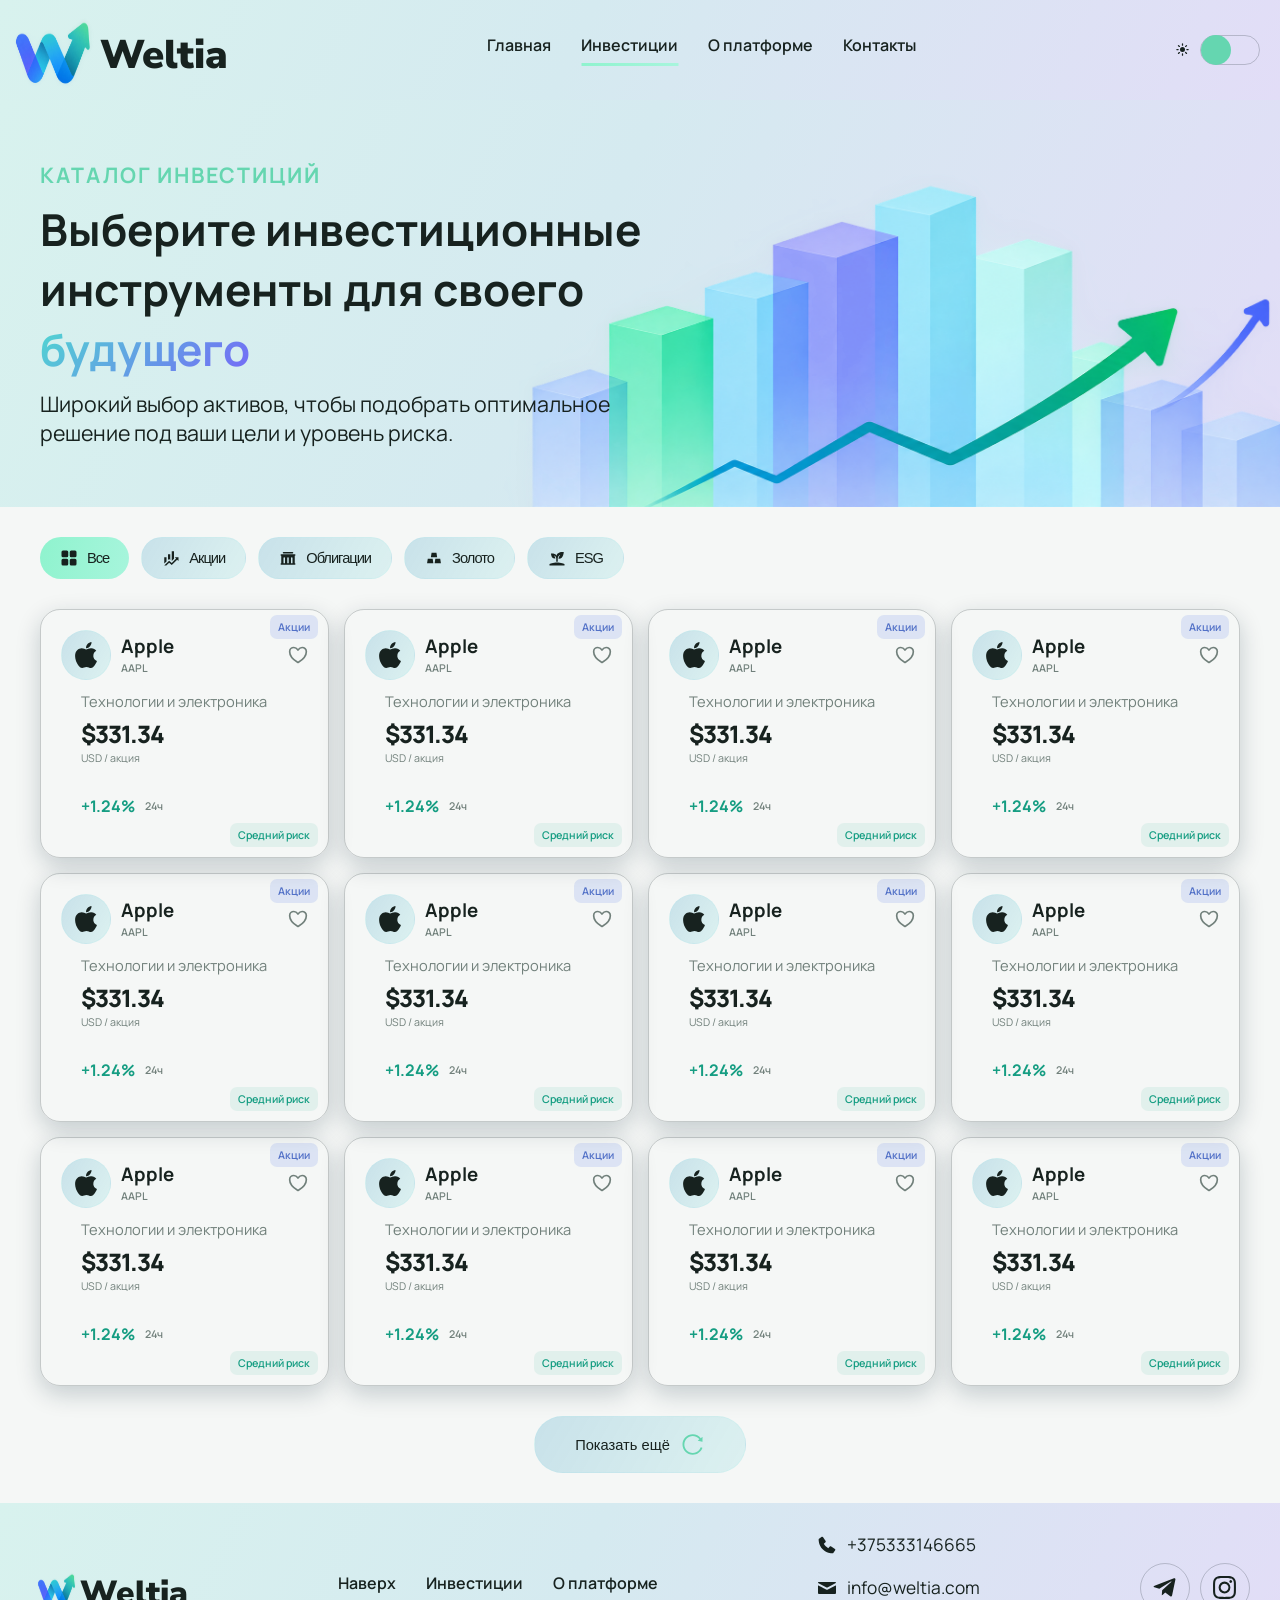
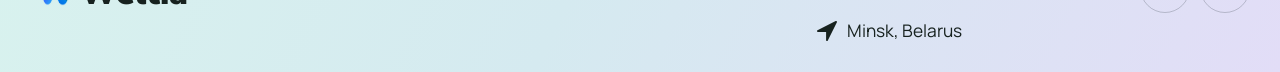
==== commit b87e0023: "feat: fix all mistakes and implement some things" ====
--- a/catalog.html
+++ b/catalog.html
@@ -21,7 +21,7 @@
         <a href="./index.html" class="header__link">
           Главная
         </a>
-        <a href="" class="header__link header__link--active">
+        <a href="javascript:void(0)" class="header__link header__link--active">
           Инвестиции
         </a>
         <a href="./index.html#about" class="header__link">
@@ -32,24 +32,30 @@
         </a>
       </nav>
 
-
-      <div class="theme-toggle">
-        <span class="theme-toggle__icon theme-toggle__icon--sun">
-          <svg xmlns="http://www.w3.org/2000/svg" width="1em" height="1em" viewBox="0 0 24 24">
-            <path d="M0 0h24v24H0z" fill="none" />
-            <path fill="currentColor"
-              d="M12 6a1 1 0 0 0 1-1V3a1 1 0 0 0-2 0v2a1 1 0 0 0 1 1m9 5h-2a1 1 0 0 0 0 2h2a1 1 0 0 0 0-2M6 12a1 1 0 0 0-1-1H3a1 1 0 0 0 0 2h2a1 1 0 0 0 1-1m.22-7a1 1 0 0 0-1.39 1.47l1.44 1.39a1 1 0 0 0 .73.28a1 1 0 0 0 .72-.31a1 1 0 0 0 0-1.41ZM17 8.14a1 1 0 0 0 .69-.28l1.44-1.39A1 1 0 0 0 17.78 5l-1.44 1.42a1 1 0 0 0 0 1.41a1 1 0 0 0 .66.31M12 18a1 1 0 0 0-1 1v2a1 1 0 0 0 2 0v-2a1 1 0 0 0-1-1m5.73-1.86a1 1 0 0 0-1.39 1.44L17.78 19a1 1 0 0 0 .69.28a1 1 0 0 0 .72-.3a1 1 0 0 0 0-1.42Zm-11.46 0l-1.44 1.39a1 1 0 0 0 0 1.42a1 1 0 0 0 .72.3a1 1 0 0 0 .67-.25l1.44-1.39a1 1 0 0 0-1.39-1.44ZM12 8a4 4 0 1 0 4 4a4 4 0 0 0-4-4" />
-          </svg>
-        </span>
-        <span class="theme-toggle__icon theme-toggle__icon--moon">
-          <svg xmlns="http://www.w3.org/2000/svg" width="1em" height="1em" viewBox="0 0 16 16">
-            <path d="M0 0h16v16H0z" fill="none" />
-            <path fill="currentColor" d="M9.571 1.18a7 7 0 1 1-8.39 8.391a6 6 0 1 0 8.39-8.39" />
-          </svg>
-        </span>
-        <button class="theme-toggle__btn" id="themeToggle">
-          <span class="theme-toggle__thumb"></span>
+      <div class="header__settings">
+        <button class="header__burger" type="button">
+          <span></span>
+          <span></span>
+          <span></span>
         </button>
+        <div class="theme-toggle">
+          <span class="theme-toggle__icon theme-toggle__icon--sun">
+            <svg xmlns="http://www.w3.org/2000/svg" width="1em" height="1em" viewBox="0 0 24 24">
+              <path d="M0 0h24v24H0z" fill="none" />
+              <path fill="currentColor"
+                d="M12 6a1 1 0 0 0 1-1V3a1 1 0 0 0-2 0v2a1 1 0 0 0 1 1m9 5h-2a1 1 0 0 0 0 2h2a1 1 0 0 0 0-2M6 12a1 1 0 0 0-1-1H3a1 1 0 0 0 0 2h2a1 1 0 0 0 1-1m.22-7a1 1 0 0 0-1.39 1.47l1.44 1.39a1 1 0 0 0 .73.28a1 1 0 0 0 .72-.31a1 1 0 0 0 0-1.41ZM17 8.14a1 1 0 0 0 .69-.28l1.44-1.39A1 1 0 0 0 17.78 5l-1.44 1.42a1 1 0 0 0 0 1.41a1 1 0 0 0 .66.31M12 18a1 1 0 0 0-1 1v2a1 1 0 0 0 2 0v-2a1 1 0 0 0-1-1m5.73-1.86a1 1 0 0 0-1.39 1.44L17.78 19a1 1 0 0 0 .69.28a1 1 0 0 0 .72-.3a1 1 0 0 0 0-1.42Zm-11.46 0l-1.44 1.39a1 1 0 0 0 0 1.42a1 1 0 0 0 .72.3a1 1 0 0 0 .67-.25l1.44-1.39a1 1 0 0 0-1.39-1.44ZM12 8a4 4 0 1 0 4 4a4 4 0 0 0-4-4" />
+            </svg>
+          </span>
+          <span class="theme-toggle__icon theme-toggle__icon--moon">
+            <svg xmlns="http://www.w3.org/2000/svg" width="1em" height="1em" viewBox="0 0 16 16">
+              <path d="M0 0h16v16H0z" fill="none" />
+              <path fill="currentColor" d="M9.571 1.18a7 7 0 1 1-8.39 8.391a6 6 0 1 0 8.39-8.39" />
+            </svg>
+          </span>
+          <button class="theme-toggle__btn" id="themeToggle">
+            <span class="theme-toggle__thumb"></span>
+          </button>
+        </div>
       </div>
     </header>
 
@@ -66,7 +72,7 @@
           <img src="./assets/hero.png" alt="hero-charts">
         </div>
       </section>
-      <section class="catalog">
+      <section class="catalog" id="catalog">
         <div class="catalog__categories">
           <button class="catalog__category catalog__category--active" type="button" data-category="all">
             <svg class="catalog__icon" xmlns="http://www.w3.org/2000/svg" width="1em" height="1em" viewBox="0 0 48 48">
@@ -74,7 +80,7 @@
               <path fill="currentColor" stroke="currentColor" stroke-linejoin="round" stroke-width="4"
                 d="M18 6H8a2 2 0 0 0-2 2v10a2 2 0 0 0 2 2h10a2 2 0 0 0 2-2V8a2 2 0 0 0-2-2Zm0 22H8a2 2 0 0 0-2 2v10a2 2 0 0 0 2 2h10a2 2 0 0 0 2-2V30a2 2 0 0 0-2-2ZM40 6H30a2 2 0 0 0-2 2v10a2 2 0 0 0 2 2h10a2 2 0 0 0 2-2V8a2 2 0 0 0-2-2Zm0 22H30a2 2 0 0 0-2 2v10a2 2 0 0 0 2 2h10a2 2 0 0 0 2-2V30a2 2 0 0 0-2-2Z" />
             </svg>
-            <p>Все</p>
+            Все
           </button>
           <button class="catalog__category card" type="button" data-category="all">
             <svg class="catalog__icon" xmlns="http://www.w3.org/2000/svg" width="1em" height="1em" viewBox="0 0 24 24">
@@ -82,8 +88,7 @@
               <path fill="currentColor"
                 d="m6 16.5l-3 2.94V11h3m5 3.66l-1.57-1.34L8 14.64V7h3m5 6l-3 3V3h3m2.81 9.81L17 11h5v5l-1.79-1.79L13 21.36l-3.47-3.02L5.75 22H3l6.47-6.34L13 18.64" />
             </svg>
-
-            <p>Акции</p>
+            Акции
           </button>
           <button class="catalog__category card" type="button" data-category="all">
             <svg class="catalog__icon" xmlns="http://www.w3.org/2000/svg" width="1em" height="1em" viewBox="0 0 24 24">
@@ -93,8 +98,7 @@
                 d="M21 19a1 1 0 1 1 0 2H3a1 1 0 1 1 0-2V9a1 1 0 0 1 0-2h18a1 1 0 1 1 0 2zM6 19h2v-7a1 1 0 1 0-2 0zm5 0h2v-7a1 1 0 1 0-2 0zm5 0h2v-7a1 1 0 1 0-2 0z"
                 clip-rule="evenodd" />
             </svg>
-
-            <p>Облигации</p>
+            Облигации
           </button>
           <button class="catalog__category card" type="button" data-category="all">
             <svg class="catalog__icon" xmlns="http://www.w3.org/2000/svg" width="1em" height="1em"
@@ -103,8 +107,7 @@
               <path fill="currentColor"
                 d="m905.9 806.7l-40.2-248c-.6-3.9-4-6.7-7.9-6.7H596.2c-3.9 0-7.3 2.8-7.9 6.7l-40.2 248c-.1.4-.1.9-.1 1.3c0 4.4 3.6 8 8 8h342c.4 0 .9 0 1.3-.1c4.3-.7 7.3-4.8 6.6-9.2m-470.2-248c-.6-3.9-4-6.7-7.9-6.7H166.2c-3.9 0-7.3 2.8-7.9 6.7l-40.2 248c-.1.4-.1.9-.1 1.3c0 4.4 3.6 8 8 8h342c.4 0 .9 0 1.3-.1c4.4-.7 7.3-4.8 6.6-9.2zM342 472h342c.4 0 .9 0 1.3-.1c4.4-.7 7.3-4.8 6.6-9.2l-40.2-248c-.6-3.9-4-6.7-7.9-6.7H382.2c-3.9 0-7.3 2.8-7.9 6.7l-40.2 248c-.1.4-.1.9-.1 1.3c0 4.4 3.6 8 8 8" />
             </svg>
-
-            <p>Золото</p>
+            Золото
           </button>
           <button class="catalog__category card" type="button" data-category="all">
             <svg class="catalog__icon" xmlns="http://www.w3.org/2000/svg" width="1em" height="1em" viewBox="0 0 24 24">
@@ -112,8 +115,7 @@
               <path fill="currentColor"
                 d="M2 22v-2s5-2 10-2s10 2 10 2v2zm9.3-12.9c-1.2-3.9-7.3-3-7.3-3s.2 7.8 5.9 6.6C9.5 9.8 8 9 8 9c2.8 0 3 3.4 3 3.4V17h2v-4.2s0-3.9 3-4.9c0 0-2 3-2 5c7 .7 7-8.9 7-8.9s-8.9-1-9.7 5.1" />
             </svg>
-
-            <p>ESG</p>
+            ESG
           </button>
         </div>
         <div class="catalog__catalog-grid">
@@ -131,548 +133,548 @@
                   </svg>
                 </div>
                 <div class="investment-card__heading">
-                  <h3 class="investment-card__name">
-                    Apple
-                  </h3>
-                  <span class="investment-card__ticker">
-                    AAPL
-                  </span>
-                </div>
-              </div>
-              <button class="investment-card__favorite" type="button" aria-label="Добавить в избранное">
-                <svg xmlns="http://www.w3.org/2000/svg" width="1em" height="1em" viewBox="0 0 24 24">
-                  <path d="M0 0h24v24H0z" fill="none" />
-                  <path stroke="currentColor" stroke-linecap="round" stroke-linejoin="round" stroke-width="2"
-                    d="M7 3C4.239 3 2 5.216 2 7.95c0 2.207.875 7.445 9.488 12.74a.99.99 0 0 0 1.024 0C21.126 15.395 22 10.157 22 7.95C22 5.216 19.761 3 17 3s-5 3-5 3s-2.239-3-5-3" />
-                </svg>
-              </button>
-            </div>
-            <div class="investment-card__content">
-              <p class="investment-card__description">
-                Технологии и электроника
-              </p>
-              <div class="investment-card__price">
-                <span>$331.34</span>
-                <small>USD / акция</small>
-              </div>
-              <div class="investment-card__footer">
-                <div class="investment-card__change investment-card__change--positive">
-                  +1.24%
-                  <span>24ч</span>
-                </div>
-              </div>
-            </div>
-            <span class="investment-card__risk investment-card__risk--low">
-              Средний риск
-            </span>
-          </div>
-          <div class="investment-card" data-category="stocks">
-            <span class="investment-card__category investment-card__category--stocks">
-              Акции
-            </span>
-            <div class="investment-card__header">
-              <div class="investment-card__about">
-                <div class="investment-card__icon card">
-                  <svg xmlns="http://www.w3.org/2000/svg" width="1em" height="1em" viewBox="0 0 1024 1024">
-                    <path d="M0 0h1024v1024H0z" fill="none" />
-                    <path fill="currentColor"
-                      d="M747.4 535.7c-.4-68.2 30.5-119.6 92.9-157.5c-34.9-50-87.7-77.5-157.3-82.8c-65.9-5.2-138 38.4-164.4 38.4c-27.9 0-91.7-36.6-141.9-36.6C273.1 298.8 163 379.8 163 544.6c0 48.7 8.9 99 26.7 150.8c23.8 68.2 109.6 235.3 199.1 232.6c46.8-1.1 79.9-33.2 140.8-33.2c59.1 0 89.7 33.2 141.9 33.2c90.3-1.3 167.9-153.2 190.5-221.6c-121.1-57.1-114.6-167.2-114.6-170.7m-105.1-305c50.7-60.2 46.1-115 44.6-134.7c-44.8 2.6-96.6 30.5-126.1 64.8c-32.5 36.8-51.6 82.3-47.5 133.6c48.4 3.7 92.6-21.2 129-63.7" />
-                  </svg>
-                </div>
-                <div class="investment-card__heading">
-                  <h3 class="investment-card__name">
-                    Apple
-                  </h3>
-                  <span class="investment-card__ticker">
-                    AAPL
-                  </span>
-                </div>
-              </div>
-              <button class="investment-card__favorite" type="button" aria-label="Добавить в избранное">
-                <svg xmlns="http://www.w3.org/2000/svg" width="1em" height="1em" viewBox="0 0 24 24">
-                  <path d="M0 0h24v24H0z" fill="none" />
-                  <path stroke="currentColor" stroke-linecap="round" stroke-linejoin="round" stroke-width="2"
-                    d="M7 3C4.239 3 2 5.216 2 7.95c0 2.207.875 7.445 9.488 12.74a.99.99 0 0 0 1.024 0C21.126 15.395 22 10.157 22 7.95C22 5.216 19.761 3 17 3s-5 3-5 3s-2.239-3-5-3" />
-                </svg>
-              </button>
-            </div>
-            <div class="investment-card__content">
-              <p class="investment-card__description">
-                Технологии и электроника
-              </p>
-              <div class="investment-card__price">
-                <span>$331.34</span>
-                <small>USD / акция</small>
-              </div>
-              <div class="investment-card__footer">
-                <div class="investment-card__change investment-card__change--positive">
-                  +1.24%
-                  <span>24ч</span>
-                </div>
-              </div>
-            </div>
-            <span class="investment-card__risk investment-card__risk--low">
-              Средний риск
-            </span>
-          </div>
-          <div class="investment-card" data-category="stocks">
-            <span class="investment-card__category investment-card__category--stocks">
-              Акции
-            </span>
-            <div class="investment-card__header">
-              <div class="investment-card__about">
-                <div class="investment-card__icon card">
-                  <svg xmlns="http://www.w3.org/2000/svg" width="1em" height="1em" viewBox="0 0 1024 1024">
-                    <path d="M0 0h1024v1024H0z" fill="none" />
-                    <path fill="currentColor"
-                      d="M747.4 535.7c-.4-68.2 30.5-119.6 92.9-157.5c-34.9-50-87.7-77.5-157.3-82.8c-65.9-5.2-138 38.4-164.4 38.4c-27.9 0-91.7-36.6-141.9-36.6C273.1 298.8 163 379.8 163 544.6c0 48.7 8.9 99 26.7 150.8c23.8 68.2 109.6 235.3 199.1 232.6c46.8-1.1 79.9-33.2 140.8-33.2c59.1 0 89.7 33.2 141.9 33.2c90.3-1.3 167.9-153.2 190.5-221.6c-121.1-57.1-114.6-167.2-114.6-170.7m-105.1-305c50.7-60.2 46.1-115 44.6-134.7c-44.8 2.6-96.6 30.5-126.1 64.8c-32.5 36.8-51.6 82.3-47.5 133.6c48.4 3.7 92.6-21.2 129-63.7" />
-                  </svg>
-                </div>
-                <div class="investment-card__heading">
-                  <h3 class="investment-card__name">
-                    Apple
-                  </h3>
-                  <span class="investment-card__ticker">
-                    AAPL
-                  </span>
-                </div>
-              </div>
-              <button class="investment-card__favorite" type="button" aria-label="Добавить в избранное">
-                <svg xmlns="http://www.w3.org/2000/svg" width="1em" height="1em" viewBox="0 0 24 24">
-                  <path d="M0 0h24v24H0z" fill="none" />
-                  <path stroke="currentColor" stroke-linecap="round" stroke-linejoin="round" stroke-width="2"
-                    d="M7 3C4.239 3 2 5.216 2 7.95c0 2.207.875 7.445 9.488 12.74a.99.99 0 0 0 1.024 0C21.126 15.395 22 10.157 22 7.95C22 5.216 19.761 3 17 3s-5 3-5 3s-2.239-3-5-3" />
-                </svg>
-              </button>
-            </div>
-            <div class="investment-card__content">
-              <p class="investment-card__description">
-                Технологии и электроника
-              </p>
-              <div class="investment-card__price">
-                <span>$331.34</span>
-                <small>USD / акция</small>
-              </div>
-              <div class="investment-card__footer">
-                <div class="investment-card__change investment-card__change--positive">
-                  +1.24%
-                  <span>24ч</span>
-                </div>
-              </div>
-            </div>
-            <span class="investment-card__risk investment-card__risk--low">
-              Средний риск
-            </span>
-          </div>
-          <div class="investment-card" data-category="stocks">
-            <span class="investment-card__category investment-card__category--stocks">
-              Акции
-            </span>
-            <div class="investment-card__header">
-              <div class="investment-card__about">
-                <div class="investment-card__icon card">
-                  <svg xmlns="http://www.w3.org/2000/svg" width="1em" height="1em" viewBox="0 0 1024 1024">
-                    <path d="M0 0h1024v1024H0z" fill="none" />
-                    <path fill="currentColor"
-                      d="M747.4 535.7c-.4-68.2 30.5-119.6 92.9-157.5c-34.9-50-87.7-77.5-157.3-82.8c-65.9-5.2-138 38.4-164.4 38.4c-27.9 0-91.7-36.6-141.9-36.6C273.1 298.8 163 379.8 163 544.6c0 48.7 8.9 99 26.7 150.8c23.8 68.2 109.6 235.3 199.1 232.6c46.8-1.1 79.9-33.2 140.8-33.2c59.1 0 89.7 33.2 141.9 33.2c90.3-1.3 167.9-153.2 190.5-221.6c-121.1-57.1-114.6-167.2-114.6-170.7m-105.1-305c50.7-60.2 46.1-115 44.6-134.7c-44.8 2.6-96.6 30.5-126.1 64.8c-32.5 36.8-51.6 82.3-47.5 133.6c48.4 3.7 92.6-21.2 129-63.7" />
-                  </svg>
-                </div>
-                <div class="investment-card__heading">
-                  <h3 class="investment-card__name">
-                    Apple
-                  </h3>
-                  <span class="investment-card__ticker">
-                    AAPL
-                  </span>
-                </div>
-              </div>
-              <button class="investment-card__favorite" type="button" aria-label="Добавить в избранное">
-                <svg xmlns="http://www.w3.org/2000/svg" width="1em" height="1em" viewBox="0 0 24 24">
-                  <path d="M0 0h24v24H0z" fill="none" />
-                  <path stroke="currentColor" stroke-linecap="round" stroke-linejoin="round" stroke-width="2"
-                    d="M7 3C4.239 3 2 5.216 2 7.95c0 2.207.875 7.445 9.488 12.74a.99.99 0 0 0 1.024 0C21.126 15.395 22 10.157 22 7.95C22 5.216 19.761 3 17 3s-5 3-5 3s-2.239-3-5-3" />
-                </svg>
-              </button>
-            </div>
-            <div class="investment-card__content">
-              <p class="investment-card__description">
-                Технологии и электроника
-              </p>
-              <div class="investment-card__price">
-                <span>$331.34</span>
-                <small>USD / акция</small>
-              </div>
-              <div class="investment-card__footer">
-                <div class="investment-card__change investment-card__change--positive">
-                  +1.24%
-                  <span>24ч</span>
-                </div>
-              </div>
-            </div>
-            <span class="investment-card__risk investment-card__risk--low">
-              Средний риск
-            </span>
-          </div>
-          <div class="investment-card" data-category="stocks">
-            <span class="investment-card__category investment-card__category--stocks">
-              Акции
-            </span>
-            <div class="investment-card__header">
-              <div class="investment-card__about">
-                <div class="investment-card__icon card">
-                  <svg xmlns="http://www.w3.org/2000/svg" width="1em" height="1em" viewBox="0 0 1024 1024">
-                    <path d="M0 0h1024v1024H0z" fill="none" />
-                    <path fill="currentColor"
-                      d="M747.4 535.7c-.4-68.2 30.5-119.6 92.9-157.5c-34.9-50-87.7-77.5-157.3-82.8c-65.9-5.2-138 38.4-164.4 38.4c-27.9 0-91.7-36.6-141.9-36.6C273.1 298.8 163 379.8 163 544.6c0 48.7 8.9 99 26.7 150.8c23.8 68.2 109.6 235.3 199.1 232.6c46.8-1.1 79.9-33.2 140.8-33.2c59.1 0 89.7 33.2 141.9 33.2c90.3-1.3 167.9-153.2 190.5-221.6c-121.1-57.1-114.6-167.2-114.6-170.7m-105.1-305c50.7-60.2 46.1-115 44.6-134.7c-44.8 2.6-96.6 30.5-126.1 64.8c-32.5 36.8-51.6 82.3-47.5 133.6c48.4 3.7 92.6-21.2 129-63.7" />
-                  </svg>
-                </div>
-                <div class="investment-card__heading">
-                  <h3 class="investment-card__name">
-                    Apple
-                  </h3>
-                  <span class="investment-card__ticker">
-                    AAPL
-                  </span>
-                </div>
-              </div>
-              <button class="investment-card__favorite" type="button" aria-label="Добавить в избранное">
-                <svg xmlns="http://www.w3.org/2000/svg" width="1em" height="1em" viewBox="0 0 24 24">
-                  <path d="M0 0h24v24H0z" fill="none" />
-                  <path stroke="currentColor" stroke-linecap="round" stroke-linejoin="round" stroke-width="2"
-                    d="M7 3C4.239 3 2 5.216 2 7.95c0 2.207.875 7.445 9.488 12.74a.99.99 0 0 0 1.024 0C21.126 15.395 22 10.157 22 7.95C22 5.216 19.761 3 17 3s-5 3-5 3s-2.239-3-5-3" />
-                </svg>
-              </button>
-            </div>
-            <div class="investment-card__content">
-              <p class="investment-card__description">
-                Технологии и электроника
-              </p>
-              <div class="investment-card__price">
-                <span>$331.34</span>
-                <small>USD / акция</small>
-              </div>
-              <div class="investment-card__footer">
-                <div class="investment-card__change investment-card__change--positive">
-                  +1.24%
-                  <span>24ч</span>
-                </div>
-              </div>
-            </div>
-            <span class="investment-card__risk investment-card__risk--low">
-              Средний риск
-            </span>
-          </div>
-          <div class="investment-card" data-category="stocks">
-            <span class="investment-card__category investment-card__category--stocks">
-              Акции
-            </span>
-            <div class="investment-card__header">
-              <div class="investment-card__about">
-                <div class="investment-card__icon card">
-                  <svg xmlns="http://www.w3.org/2000/svg" width="1em" height="1em" viewBox="0 0 1024 1024">
-                    <path d="M0 0h1024v1024H0z" fill="none" />
-                    <path fill="currentColor"
-                      d="M747.4 535.7c-.4-68.2 30.5-119.6 92.9-157.5c-34.9-50-87.7-77.5-157.3-82.8c-65.9-5.2-138 38.4-164.4 38.4c-27.9 0-91.7-36.6-141.9-36.6C273.1 298.8 163 379.8 163 544.6c0 48.7 8.9 99 26.7 150.8c23.8 68.2 109.6 235.3 199.1 232.6c46.8-1.1 79.9-33.2 140.8-33.2c59.1 0 89.7 33.2 141.9 33.2c90.3-1.3 167.9-153.2 190.5-221.6c-121.1-57.1-114.6-167.2-114.6-170.7m-105.1-305c50.7-60.2 46.1-115 44.6-134.7c-44.8 2.6-96.6 30.5-126.1 64.8c-32.5 36.8-51.6 82.3-47.5 133.6c48.4 3.7 92.6-21.2 129-63.7" />
-                  </svg>
-                </div>
-                <div class="investment-card__heading">
-                  <h3 class="investment-card__name">
-                    Apple
-                  </h3>
-                  <span class="investment-card__ticker">
-                    AAPL
-                  </span>
-                </div>
-              </div>
-              <button class="investment-card__favorite" type="button" aria-label="Добавить в избранное">
-                <svg xmlns="http://www.w3.org/2000/svg" width="1em" height="1em" viewBox="0 0 24 24">
-                  <path d="M0 0h24v24H0z" fill="none" />
-                  <path stroke="currentColor" stroke-linecap="round" stroke-linejoin="round" stroke-width="2"
-                    d="M7 3C4.239 3 2 5.216 2 7.95c0 2.207.875 7.445 9.488 12.74a.99.99 0 0 0 1.024 0C21.126 15.395 22 10.157 22 7.95C22 5.216 19.761 3 17 3s-5 3-5 3s-2.239-3-5-3" />
-                </svg>
-              </button>
-            </div>
-            <div class="investment-card__content">
-              <p class="investment-card__description">
-                Технологии и электроника
-              </p>
-              <div class="investment-card__price">
-                <span>$331.34</span>
-                <small>USD / акция</small>
-              </div>
-              <div class="investment-card__footer">
-                <div class="investment-card__change investment-card__change--positive">
-                  +1.24%
-                  <span>24ч</span>
-                </div>
-              </div>
-            </div>
-            <span class="investment-card__risk investment-card__risk--low">
-              Средний риск
-            </span>
-          </div>
-          <div class="investment-card" data-category="stocks">
-            <span class="investment-card__category investment-card__category--stocks">
-              Акции
-            </span>
-            <div class="investment-card__header">
-              <div class="investment-card__about">
-                <div class="investment-card__icon card">
-                  <svg xmlns="http://www.w3.org/2000/svg" width="1em" height="1em" viewBox="0 0 1024 1024">
-                    <path d="M0 0h1024v1024H0z" fill="none" />
-                    <path fill="currentColor"
-                      d="M747.4 535.7c-.4-68.2 30.5-119.6 92.9-157.5c-34.9-50-87.7-77.5-157.3-82.8c-65.9-5.2-138 38.4-164.4 38.4c-27.9 0-91.7-36.6-141.9-36.6C273.1 298.8 163 379.8 163 544.6c0 48.7 8.9 99 26.7 150.8c23.8 68.2 109.6 235.3 199.1 232.6c46.8-1.1 79.9-33.2 140.8-33.2c59.1 0 89.7 33.2 141.9 33.2c90.3-1.3 167.9-153.2 190.5-221.6c-121.1-57.1-114.6-167.2-114.6-170.7m-105.1-305c50.7-60.2 46.1-115 44.6-134.7c-44.8 2.6-96.6 30.5-126.1 64.8c-32.5 36.8-51.6 82.3-47.5 133.6c48.4 3.7 92.6-21.2 129-63.7" />
-                  </svg>
-                </div>
-                <div class="investment-card__heading">
-                  <h3 class="investment-card__name">
-                    Apple
-                  </h3>
-                  <span class="investment-card__ticker">
-                    AAPL
-                  </span>
-                </div>
-              </div>
-              <button class="investment-card__favorite" type="button" aria-label="Добавить в избранное">
-                <svg xmlns="http://www.w3.org/2000/svg" width="1em" height="1em" viewBox="0 0 24 24">
-                  <path d="M0 0h24v24H0z" fill="none" />
-                  <path stroke="currentColor" stroke-linecap="round" stroke-linejoin="round" stroke-width="2"
-                    d="M7 3C4.239 3 2 5.216 2 7.95c0 2.207.875 7.445 9.488 12.74a.99.99 0 0 0 1.024 0C21.126 15.395 22 10.157 22 7.95C22 5.216 19.761 3 17 3s-5 3-5 3s-2.239-3-5-3" />
-                </svg>
-              </button>
-            </div>
-            <div class="investment-card__content">
-              <p class="investment-card__description">
-                Технологии и электроника
-              </p>
-              <div class="investment-card__price">
-                <span>$331.34</span>
-                <small>USD / акция</small>
-              </div>
-              <div class="investment-card__footer">
-                <div class="investment-card__change investment-card__change--positive">
-                  +1.24%
-                  <span>24ч</span>
-                </div>
-              </div>
-            </div>
-            <span class="investment-card__risk investment-card__risk--low">
-              Средний риск
-            </span>
-          </div>
-          <div class="investment-card" data-category="stocks">
-            <span class="investment-card__category investment-card__category--stocks">
-              Акции
-            </span>
-            <div class="investment-card__header">
-              <div class="investment-card__about">
-                <div class="investment-card__icon card">
-                  <svg xmlns="http://www.w3.org/2000/svg" width="1em" height="1em" viewBox="0 0 1024 1024">
-                    <path d="M0 0h1024v1024H0z" fill="none" />
-                    <path fill="currentColor"
-                      d="M747.4 535.7c-.4-68.2 30.5-119.6 92.9-157.5c-34.9-50-87.7-77.5-157.3-82.8c-65.9-5.2-138 38.4-164.4 38.4c-27.9 0-91.7-36.6-141.9-36.6C273.1 298.8 163 379.8 163 544.6c0 48.7 8.9 99 26.7 150.8c23.8 68.2 109.6 235.3 199.1 232.6c46.8-1.1 79.9-33.2 140.8-33.2c59.1 0 89.7 33.2 141.9 33.2c90.3-1.3 167.9-153.2 190.5-221.6c-121.1-57.1-114.6-167.2-114.6-170.7m-105.1-305c50.7-60.2 46.1-115 44.6-134.7c-44.8 2.6-96.6 30.5-126.1 64.8c-32.5 36.8-51.6 82.3-47.5 133.6c48.4 3.7 92.6-21.2 129-63.7" />
-                  </svg>
-                </div>
-                <div class="investment-card__heading">
-                  <h3 class="investment-card__name">
-                    Apple
-                  </h3>
-                  <span class="investment-card__ticker">
-                    AAPL
-                  </span>
-                </div>
-              </div>
-              <button class="investment-card__favorite" type="button" aria-label="Добавить в избранное">
-                <svg xmlns="http://www.w3.org/2000/svg" width="1em" height="1em" viewBox="0 0 24 24">
-                  <path d="M0 0h24v24H0z" fill="none" />
-                  <path stroke="currentColor" stroke-linecap="round" stroke-linejoin="round" stroke-width="2"
-                    d="M7 3C4.239 3 2 5.216 2 7.95c0 2.207.875 7.445 9.488 12.74a.99.99 0 0 0 1.024 0C21.126 15.395 22 10.157 22 7.95C22 5.216 19.761 3 17 3s-5 3-5 3s-2.239-3-5-3" />
-                </svg>
-              </button>
-            </div>
-            <div class="investment-card__content">
-              <p class="investment-card__description">
-                Технологии и электроника
-              </p>
-              <div class="investment-card__price">
-                <span>$331.34</span>
-                <small>USD / акция</small>
-              </div>
-              <div class="investment-card__footer">
-                <div class="investment-card__change investment-card__change--positive">
-                  +1.24%
-                  <span>24ч</span>
-                </div>
-              </div>
-            </div>
-            <span class="investment-card__risk investment-card__risk--low">
-              Средний риск
-            </span>
-          </div>
-          <div class="investment-card" data-category="stocks">
-            <span class="investment-card__category investment-card__category--stocks">
-              Акции
-            </span>
-            <div class="investment-card__header">
-              <div class="investment-card__about">
-                <div class="investment-card__icon card">
-                  <svg xmlns="http://www.w3.org/2000/svg" width="1em" height="1em" viewBox="0 0 1024 1024">
-                    <path d="M0 0h1024v1024H0z" fill="none" />
-                    <path fill="currentColor"
-                      d="M747.4 535.7c-.4-68.2 30.5-119.6 92.9-157.5c-34.9-50-87.7-77.5-157.3-82.8c-65.9-5.2-138 38.4-164.4 38.4c-27.9 0-91.7-36.6-141.9-36.6C273.1 298.8 163 379.8 163 544.6c0 48.7 8.9 99 26.7 150.8c23.8 68.2 109.6 235.3 199.1 232.6c46.8-1.1 79.9-33.2 140.8-33.2c59.1 0 89.7 33.2 141.9 33.2c90.3-1.3 167.9-153.2 190.5-221.6c-121.1-57.1-114.6-167.2-114.6-170.7m-105.1-305c50.7-60.2 46.1-115 44.6-134.7c-44.8 2.6-96.6 30.5-126.1 64.8c-32.5 36.8-51.6 82.3-47.5 133.6c48.4 3.7 92.6-21.2 129-63.7" />
-                  </svg>
-                </div>
-                <div class="investment-card__heading">
-                  <h3 class="investment-card__name">
-                    Apple
-                  </h3>
-                  <span class="investment-card__ticker">
-                    AAPL
-                  </span>
-                </div>
-              </div>
-              <button class="investment-card__favorite" type="button" aria-label="Добавить в избранное">
-                <svg xmlns="http://www.w3.org/2000/svg" width="1em" height="1em" viewBox="0 0 24 24">
-                  <path d="M0 0h24v24H0z" fill="none" />
-                  <path stroke="currentColor" stroke-linecap="round" stroke-linejoin="round" stroke-width="2"
-                    d="M7 3C4.239 3 2 5.216 2 7.95c0 2.207.875 7.445 9.488 12.74a.99.99 0 0 0 1.024 0C21.126 15.395 22 10.157 22 7.95C22 5.216 19.761 3 17 3s-5 3-5 3s-2.239-3-5-3" />
-                </svg>
-              </button>
-            </div>
-            <div class="investment-card__content">
-              <p class="investment-card__description">
-                Технологии и электроника
-              </p>
-              <div class="investment-card__price">
-                <span>$331.34</span>
-                <small>USD / акция</small>
-              </div>
-              <div class="investment-card__footer">
-                <div class="investment-card__change investment-card__change--positive">
-                  +1.24%
-                  <span>24ч</span>
-                </div>
-              </div>
-            </div>
-            <span class="investment-card__risk investment-card__risk--low">
-              Средний риск
-            </span>
-          </div>
-          <div class="investment-card" data-category="stocks">
-            <span class="investment-card__category investment-card__category--stocks">
-              Акции
-            </span>
-            <div class="investment-card__header">
-              <div class="investment-card__about">
-                <div class="investment-card__icon card">
-                  <svg xmlns="http://www.w3.org/2000/svg" width="1em" height="1em" viewBox="0 0 1024 1024">
-                    <path d="M0 0h1024v1024H0z" fill="none" />
-                    <path fill="currentColor"
-                      d="M747.4 535.7c-.4-68.2 30.5-119.6 92.9-157.5c-34.9-50-87.7-77.5-157.3-82.8c-65.9-5.2-138 38.4-164.4 38.4c-27.9 0-91.7-36.6-141.9-36.6C273.1 298.8 163 379.8 163 544.6c0 48.7 8.9 99 26.7 150.8c23.8 68.2 109.6 235.3 199.1 232.6c46.8-1.1 79.9-33.2 140.8-33.2c59.1 0 89.7 33.2 141.9 33.2c90.3-1.3 167.9-153.2 190.5-221.6c-121.1-57.1-114.6-167.2-114.6-170.7m-105.1-305c50.7-60.2 46.1-115 44.6-134.7c-44.8 2.6-96.6 30.5-126.1 64.8c-32.5 36.8-51.6 82.3-47.5 133.6c48.4 3.7 92.6-21.2 129-63.7" />
-                  </svg>
-                </div>
-                <div class="investment-card__heading">
-                  <h3 class="investment-card__name">
-                    Apple
-                  </h3>
-                  <span class="investment-card__ticker">
-                    AAPL
-                  </span>
-                </div>
-              </div>
-              <button class="investment-card__favorite" type="button" aria-label="Добавить в избранное">
-                <svg xmlns="http://www.w3.org/2000/svg" width="1em" height="1em" viewBox="0 0 24 24">
-                  <path d="M0 0h24v24H0z" fill="none" />
-                  <path stroke="currentColor" stroke-linecap="round" stroke-linejoin="round" stroke-width="2"
-                    d="M7 3C4.239 3 2 5.216 2 7.95c0 2.207.875 7.445 9.488 12.74a.99.99 0 0 0 1.024 0C21.126 15.395 22 10.157 22 7.95C22 5.216 19.761 3 17 3s-5 3-5 3s-2.239-3-5-3" />
-                </svg>
-              </button>
-            </div>
-            <div class="investment-card__content">
-              <p class="investment-card__description">
-                Технологии и электроника
-              </p>
-              <div class="investment-card__price">
-                <span>$331.34</span>
-                <small>USD / акция</small>
-              </div>
-              <div class="investment-card__footer">
-                <div class="investment-card__change investment-card__change--positive">
-                  +1.24%
-                  <span>24ч</span>
-                </div>
-              </div>
-            </div>
-            <span class="investment-card__risk investment-card__risk--low">
-              Средний риск
-            </span>
-          </div>
-          <div class="investment-card" data-category="stocks">
-            <span class="investment-card__category investment-card__category--stocks">
-              Акции
-            </span>
-            <div class="investment-card__header">
-              <div class="investment-card__about">
-                <div class="investment-card__icon card">
-                  <svg xmlns="http://www.w3.org/2000/svg" width="1em" height="1em" viewBox="0 0 1024 1024">
-                    <path d="M0 0h1024v1024H0z" fill="none" />
-                    <path fill="currentColor"
-                      d="M747.4 535.7c-.4-68.2 30.5-119.6 92.9-157.5c-34.9-50-87.7-77.5-157.3-82.8c-65.9-5.2-138 38.4-164.4 38.4c-27.9 0-91.7-36.6-141.9-36.6C273.1 298.8 163 379.8 163 544.6c0 48.7 8.9 99 26.7 150.8c23.8 68.2 109.6 235.3 199.1 232.6c46.8-1.1 79.9-33.2 140.8-33.2c59.1 0 89.7 33.2 141.9 33.2c90.3-1.3 167.9-153.2 190.5-221.6c-121.1-57.1-114.6-167.2-114.6-170.7m-105.1-305c50.7-60.2 46.1-115 44.6-134.7c-44.8 2.6-96.6 30.5-126.1 64.8c-32.5 36.8-51.6 82.3-47.5 133.6c48.4 3.7 92.6-21.2 129-63.7" />
-                  </svg>
-                </div>
-                <div class="investment-card__heading">
-                  <h3 class="investment-card__name">
-                    Apple
-                  </h3>
-                  <span class="investment-card__ticker">
-                    AAPL
-                  </span>
-                </div>
-              </div>
-              <button class="investment-card__favorite" type="button" aria-label="Добавить в избранное">
-                <svg xmlns="http://www.w3.org/2000/svg" width="1em" height="1em" viewBox="0 0 24 24">
-                  <path d="M0 0h24v24H0z" fill="none" />
-                  <path stroke="currentColor" stroke-linecap="round" stroke-linejoin="round" stroke-width="2"
-                    d="M7 3C4.239 3 2 5.216 2 7.95c0 2.207.875 7.445 9.488 12.74a.99.99 0 0 0 1.024 0C21.126 15.395 22 10.157 22 7.95C22 5.216 19.761 3 17 3s-5 3-5 3s-2.239-3-5-3" />
-                </svg>
-              </button>
-            </div>
-            <div class="investment-card__content">
-              <p class="investment-card__description">
-                Технологии и электроника
-              </p>
-              <div class="investment-card__price">
-                <span>$331.34</span>
-                <small>USD / акция</small>
-              </div>
-              <div class="investment-card__footer">
-                <div class="investment-card__change investment-card__change--positive">
-                  +1.24%
-                  <span>24ч</span>
-                </div>
-              </div>
-            </div>
-            <span class="investment-card__risk investment-card__risk--low">
-              Средний риск
-            </span>
-          </div>
-          <div class="investment-card" data-category="stocks">
-            <span class="investment-card__category investment-card__category--stocks">
-              Акции
-            </span>
-            <div class="investment-card__header">
-              <div class="investment-card__about">
-                <div class="investment-card__icon card">
-                  <svg xmlns="http://www.w3.org/2000/svg" width="1em" height="1em" viewBox="0 0 1024 1024">
-                    <path d="M0 0h1024v1024H0z" fill="none" />
-                    <path fill="currentColor"
-                      d="M747.4 535.7c-.4-68.2 30.5-119.6 92.9-157.5c-34.9-50-87.7-77.5-157.3-82.8c-65.9-5.2-138 38.4-164.4 38.4c-27.9 0-91.7-36.6-141.9-36.6C273.1 298.8 163 379.8 163 544.6c0 48.7 8.9 99 26.7 150.8c23.8 68.2 109.6 235.3 199.1 232.6c46.8-1.1 79.9-33.2 140.8-33.2c59.1 0 89.7 33.2 141.9 33.2c90.3-1.3 167.9-153.2 190.5-221.6c-121.1-57.1-114.6-167.2-114.6-170.7m-105.1-305c50.7-60.2 46.1-115 44.6-134.7c-44.8 2.6-96.6 30.5-126.1 64.8c-32.5 36.8-51.6 82.3-47.5 133.6c48.4 3.7 92.6-21.2 129-63.7" />
-                  </svg>
-                </div>
-                <div class="investment-card__heading">
-                  <h3 class="investment-card__name">
-                    Apple
-                  </h3>
+                  <h2 class="investment-card__name">
+                    Apple
+                  </h2>
+                  <span class="investment-card__ticker">
+                    AAPL
+                  </span>
+                </div>
+              </div>
+              <button class="investment-card__favorite" type="button" aria-label="Добавить в избранное">
+                <svg xmlns="http://www.w3.org/2000/svg" width="1em" height="1em" viewBox="0 0 24 24">
+                  <path d="M0 0h24v24H0z" fill="none" />
+                  <path stroke="currentColor" stroke-linecap="round" stroke-linejoin="round" stroke-width="2"
+                    d="M7 3C4.239 3 2 5.216 2 7.95c0 2.207.875 7.445 9.488 12.74a.99.99 0 0 0 1.024 0C21.126 15.395 22 10.157 22 7.95C22 5.216 19.761 3 17 3s-5 3-5 3s-2.239-3-5-3" />
+                </svg>
+              </button>
+            </div>
+            <div class="investment-card__content">
+              <p class="investment-card__description">
+                Технологии и электроника
+              </p>
+              <div class="investment-card__price">
+                <span>$331.34</span>
+                <small>USD / акция</small>
+              </div>
+              <div class="investment-card__footer">
+                <div class="investment-card__change investment-card__change--positive">
+                  +1.24%
+                  <span>24ч</span>
+                </div>
+              </div>
+            </div>
+            <span class="investment-card__risk investment-card__risk--low">
+              Средний риск
+            </span>
+          </div>
+          <div class="investment-card" data-category="stocks">
+            <span class="investment-card__category investment-card__category--stocks">
+              Акции
+            </span>
+            <div class="investment-card__header">
+              <div class="investment-card__about">
+                <div class="investment-card__icon card">
+                  <svg xmlns="http://www.w3.org/2000/svg" width="1em" height="1em" viewBox="0 0 1024 1024">
+                    <path d="M0 0h1024v1024H0z" fill="none" />
+                    <path fill="currentColor"
+                      d="M747.4 535.7c-.4-68.2 30.5-119.6 92.9-157.5c-34.9-50-87.7-77.5-157.3-82.8c-65.9-5.2-138 38.4-164.4 38.4c-27.9 0-91.7-36.6-141.9-36.6C273.1 298.8 163 379.8 163 544.6c0 48.7 8.9 99 26.7 150.8c23.8 68.2 109.6 235.3 199.1 232.6c46.8-1.1 79.9-33.2 140.8-33.2c59.1 0 89.7 33.2 141.9 33.2c90.3-1.3 167.9-153.2 190.5-221.6c-121.1-57.1-114.6-167.2-114.6-170.7m-105.1-305c50.7-60.2 46.1-115 44.6-134.7c-44.8 2.6-96.6 30.5-126.1 64.8c-32.5 36.8-51.6 82.3-47.5 133.6c48.4 3.7 92.6-21.2 129-63.7" />
+                  </svg>
+                </div>
+                <div class="investment-card__heading">
+                  <h2 class="investment-card__name">
+                    Apple
+                  </h2>
+                  <span class="investment-card__ticker">
+                    AAPL
+                  </span>
+                </div>
+              </div>
+              <button class="investment-card__favorite" type="button" aria-label="Добавить в избранное">
+                <svg xmlns="http://www.w3.org/2000/svg" width="1em" height="1em" viewBox="0 0 24 24">
+                  <path d="M0 0h24v24H0z" fill="none" />
+                  <path stroke="currentColor" stroke-linecap="round" stroke-linejoin="round" stroke-width="2"
+                    d="M7 3C4.239 3 2 5.216 2 7.95c0 2.207.875 7.445 9.488 12.74a.99.99 0 0 0 1.024 0C21.126 15.395 22 10.157 22 7.95C22 5.216 19.761 3 17 3s-5 3-5 3s-2.239-3-5-3" />
+                </svg>
+              </button>
+            </div>
+            <div class="investment-card__content">
+              <p class="investment-card__description">
+                Технологии и электроника
+              </p>
+              <div class="investment-card__price">
+                <span>$331.34</span>
+                <small>USD / акция</small>
+              </div>
+              <div class="investment-card__footer">
+                <div class="investment-card__change investment-card__change--positive">
+                  +1.24%
+                  <span>24ч</span>
+                </div>
+              </div>
+            </div>
+            <span class="investment-card__risk investment-card__risk--low">
+              Средний риск
+            </span>
+          </div>
+          <div class="investment-card" data-category="stocks">
+            <span class="investment-card__category investment-card__category--stocks">
+              Акции
+            </span>
+            <div class="investment-card__header">
+              <div class="investment-card__about">
+                <div class="investment-card__icon card">
+                  <svg xmlns="http://www.w3.org/2000/svg" width="1em" height="1em" viewBox="0 0 1024 1024">
+                    <path d="M0 0h1024v1024H0z" fill="none" />
+                    <path fill="currentColor"
+                      d="M747.4 535.7c-.4-68.2 30.5-119.6 92.9-157.5c-34.9-50-87.7-77.5-157.3-82.8c-65.9-5.2-138 38.4-164.4 38.4c-27.9 0-91.7-36.6-141.9-36.6C273.1 298.8 163 379.8 163 544.6c0 48.7 8.9 99 26.7 150.8c23.8 68.2 109.6 235.3 199.1 232.6c46.8-1.1 79.9-33.2 140.8-33.2c59.1 0 89.7 33.2 141.9 33.2c90.3-1.3 167.9-153.2 190.5-221.6c-121.1-57.1-114.6-167.2-114.6-170.7m-105.1-305c50.7-60.2 46.1-115 44.6-134.7c-44.8 2.6-96.6 30.5-126.1 64.8c-32.5 36.8-51.6 82.3-47.5 133.6c48.4 3.7 92.6-21.2 129-63.7" />
+                  </svg>
+                </div>
+                <div class="investment-card__heading">
+                  <h2 class="investment-card__name">
+                    Apple
+                  </h2>
+                  <span class="investment-card__ticker">
+                    AAPL
+                  </span>
+                </div>
+              </div>
+              <button class="investment-card__favorite" type="button" aria-label="Добавить в избранное">
+                <svg xmlns="http://www.w3.org/2000/svg" width="1em" height="1em" viewBox="0 0 24 24">
+                  <path d="M0 0h24v24H0z" fill="none" />
+                  <path stroke="currentColor" stroke-linecap="round" stroke-linejoin="round" stroke-width="2"
+                    d="M7 3C4.239 3 2 5.216 2 7.95c0 2.207.875 7.445 9.488 12.74a.99.99 0 0 0 1.024 0C21.126 15.395 22 10.157 22 7.95C22 5.216 19.761 3 17 3s-5 3-5 3s-2.239-3-5-3" />
+                </svg>
+              </button>
+            </div>
+            <div class="investment-card__content">
+              <p class="investment-card__description">
+                Технологии и электроника
+              </p>
+              <div class="investment-card__price">
+                <span>$331.34</span>
+                <small>USD / акция</small>
+              </div>
+              <div class="investment-card__footer">
+                <div class="investment-card__change investment-card__change--positive">
+                  +1.24%
+                  <span>24ч</span>
+                </div>
+              </div>
+            </div>
+            <span class="investment-card__risk investment-card__risk--low">
+              Средний риск
+            </span>
+          </div>
+          <div class="investment-card" data-category="stocks">
+            <span class="investment-card__category investment-card__category--stocks">
+              Акции
+            </span>
+            <div class="investment-card__header">
+              <div class="investment-card__about">
+                <div class="investment-card__icon card">
+                  <svg xmlns="http://www.w3.org/2000/svg" width="1em" height="1em" viewBox="0 0 1024 1024">
+                    <path d="M0 0h1024v1024H0z" fill="none" />
+                    <path fill="currentColor"
+                      d="M747.4 535.7c-.4-68.2 30.5-119.6 92.9-157.5c-34.9-50-87.7-77.5-157.3-82.8c-65.9-5.2-138 38.4-164.4 38.4c-27.9 0-91.7-36.6-141.9-36.6C273.1 298.8 163 379.8 163 544.6c0 48.7 8.9 99 26.7 150.8c23.8 68.2 109.6 235.3 199.1 232.6c46.8-1.1 79.9-33.2 140.8-33.2c59.1 0 89.7 33.2 141.9 33.2c90.3-1.3 167.9-153.2 190.5-221.6c-121.1-57.1-114.6-167.2-114.6-170.7m-105.1-305c50.7-60.2 46.1-115 44.6-134.7c-44.8 2.6-96.6 30.5-126.1 64.8c-32.5 36.8-51.6 82.3-47.5 133.6c48.4 3.7 92.6-21.2 129-63.7" />
+                  </svg>
+                </div>
+                <div class="investment-card__heading">
+                  <h2 class="investment-card__name">
+                    Apple
+                  </h2>
+                  <span class="investment-card__ticker">
+                    AAPL
+                  </span>
+                </div>
+              </div>
+              <button class="investment-card__favorite" type="button" aria-label="Добавить в избранное">
+                <svg xmlns="http://www.w3.org/2000/svg" width="1em" height="1em" viewBox="0 0 24 24">
+                  <path d="M0 0h24v24H0z" fill="none" />
+                  <path stroke="currentColor" stroke-linecap="round" stroke-linejoin="round" stroke-width="2"
+                    d="M7 3C4.239 3 2 5.216 2 7.95c0 2.207.875 7.445 9.488 12.74a.99.99 0 0 0 1.024 0C21.126 15.395 22 10.157 22 7.95C22 5.216 19.761 3 17 3s-5 3-5 3s-2.239-3-5-3" />
+                </svg>
+              </button>
+            </div>
+            <div class="investment-card__content">
+              <p class="investment-card__description">
+                Технологии и электроника
+              </p>
+              <div class="investment-card__price">
+                <span>$331.34</span>
+                <small>USD / акция</small>
+              </div>
+              <div class="investment-card__footer">
+                <div class="investment-card__change investment-card__change--positive">
+                  +1.24%
+                  <span>24ч</span>
+                </div>
+              </div>
+            </div>
+            <span class="investment-card__risk investment-card__risk--low">
+              Средний риск
+            </span>
+          </div>
+          <div class="investment-card" data-category="stocks">
+            <span class="investment-card__category investment-card__category--stocks">
+              Акции
+            </span>
+            <div class="investment-card__header">
+              <div class="investment-card__about">
+                <div class="investment-card__icon card">
+                  <svg xmlns="http://www.w3.org/2000/svg" width="1em" height="1em" viewBox="0 0 1024 1024">
+                    <path d="M0 0h1024v1024H0z" fill="none" />
+                    <path fill="currentColor"
+                      d="M747.4 535.7c-.4-68.2 30.5-119.6 92.9-157.5c-34.9-50-87.7-77.5-157.3-82.8c-65.9-5.2-138 38.4-164.4 38.4c-27.9 0-91.7-36.6-141.9-36.6C273.1 298.8 163 379.8 163 544.6c0 48.7 8.9 99 26.7 150.8c23.8 68.2 109.6 235.3 199.1 232.6c46.8-1.1 79.9-33.2 140.8-33.2c59.1 0 89.7 33.2 141.9 33.2c90.3-1.3 167.9-153.2 190.5-221.6c-121.1-57.1-114.6-167.2-114.6-170.7m-105.1-305c50.7-60.2 46.1-115 44.6-134.7c-44.8 2.6-96.6 30.5-126.1 64.8c-32.5 36.8-51.6 82.3-47.5 133.6c48.4 3.7 92.6-21.2 129-63.7" />
+                  </svg>
+                </div>
+                <div class="investment-card__heading">
+                  <h2 class="investment-card__name">
+                    Apple
+                  </h2>
+                  <span class="investment-card__ticker">
+                    AAPL
+                  </span>
+                </div>
+              </div>
+              <button class="investment-card__favorite" type="button" aria-label="Добавить в избранное">
+                <svg xmlns="http://www.w3.org/2000/svg" width="1em" height="1em" viewBox="0 0 24 24">
+                  <path d="M0 0h24v24H0z" fill="none" />
+                  <path stroke="currentColor" stroke-linecap="round" stroke-linejoin="round" stroke-width="2"
+                    d="M7 3C4.239 3 2 5.216 2 7.95c0 2.207.875 7.445 9.488 12.74a.99.99 0 0 0 1.024 0C21.126 15.395 22 10.157 22 7.95C22 5.216 19.761 3 17 3s-5 3-5 3s-2.239-3-5-3" />
+                </svg>
+              </button>
+            </div>
+            <div class="investment-card__content">
+              <p class="investment-card__description">
+                Технологии и электроника
+              </p>
+              <div class="investment-card__price">
+                <span>$331.34</span>
+                <small>USD / акция</small>
+              </div>
+              <div class="investment-card__footer">
+                <div class="investment-card__change investment-card__change--positive">
+                  +1.24%
+                  <span>24ч</span>
+                </div>
+              </div>
+            </div>
+            <span class="investment-card__risk investment-card__risk--low">
+              Средний риск
+            </span>
+          </div>
+          <div class="investment-card" data-category="stocks">
+            <span class="investment-card__category investment-card__category--stocks">
+              Акции
+            </span>
+            <div class="investment-card__header">
+              <div class="investment-card__about">
+                <div class="investment-card__icon card">
+                  <svg xmlns="http://www.w3.org/2000/svg" width="1em" height="1em" viewBox="0 0 1024 1024">
+                    <path d="M0 0h1024v1024H0z" fill="none" />
+                    <path fill="currentColor"
+                      d="M747.4 535.7c-.4-68.2 30.5-119.6 92.9-157.5c-34.9-50-87.7-77.5-157.3-82.8c-65.9-5.2-138 38.4-164.4 38.4c-27.9 0-91.7-36.6-141.9-36.6C273.1 298.8 163 379.8 163 544.6c0 48.7 8.9 99 26.7 150.8c23.8 68.2 109.6 235.3 199.1 232.6c46.8-1.1 79.9-33.2 140.8-33.2c59.1 0 89.7 33.2 141.9 33.2c90.3-1.3 167.9-153.2 190.5-221.6c-121.1-57.1-114.6-167.2-114.6-170.7m-105.1-305c50.7-60.2 46.1-115 44.6-134.7c-44.8 2.6-96.6 30.5-126.1 64.8c-32.5 36.8-51.6 82.3-47.5 133.6c48.4 3.7 92.6-21.2 129-63.7" />
+                  </svg>
+                </div>
+                <div class="investment-card__heading">
+                  <h2 class="investment-card__name">
+                    Apple
+                  </h2>
+                  <span class="investment-card__ticker">
+                    AAPL
+                  </span>
+                </div>
+              </div>
+              <button class="investment-card__favorite" type="button" aria-label="Добавить в избранное">
+                <svg xmlns="http://www.w3.org/2000/svg" width="1em" height="1em" viewBox="0 0 24 24">
+                  <path d="M0 0h24v24H0z" fill="none" />
+                  <path stroke="currentColor" stroke-linecap="round" stroke-linejoin="round" stroke-width="2"
+                    d="M7 3C4.239 3 2 5.216 2 7.95c0 2.207.875 7.445 9.488 12.74a.99.99 0 0 0 1.024 0C21.126 15.395 22 10.157 22 7.95C22 5.216 19.761 3 17 3s-5 3-5 3s-2.239-3-5-3" />
+                </svg>
+              </button>
+            </div>
+            <div class="investment-card__content">
+              <p class="investment-card__description">
+                Технологии и электроника
+              </p>
+              <div class="investment-card__price">
+                <span>$331.34</span>
+                <small>USD / акция</small>
+              </div>
+              <div class="investment-card__footer">
+                <div class="investment-card__change investment-card__change--positive">
+                  +1.24%
+                  <span>24ч</span>
+                </div>
+              </div>
+            </div>
+            <span class="investment-card__risk investment-card__risk--low">
+              Средний риск
+            </span>
+          </div>
+          <div class="investment-card" data-category="stocks">
+            <span class="investment-card__category investment-card__category--stocks">
+              Акции
+            </span>
+            <div class="investment-card__header">
+              <div class="investment-card__about">
+                <div class="investment-card__icon card">
+                  <svg xmlns="http://www.w3.org/2000/svg" width="1em" height="1em" viewBox="0 0 1024 1024">
+                    <path d="M0 0h1024v1024H0z" fill="none" />
+                    <path fill="currentColor"
+                      d="M747.4 535.7c-.4-68.2 30.5-119.6 92.9-157.5c-34.9-50-87.7-77.5-157.3-82.8c-65.9-5.2-138 38.4-164.4 38.4c-27.9 0-91.7-36.6-141.9-36.6C273.1 298.8 163 379.8 163 544.6c0 48.7 8.9 99 26.7 150.8c23.8 68.2 109.6 235.3 199.1 232.6c46.8-1.1 79.9-33.2 140.8-33.2c59.1 0 89.7 33.2 141.9 33.2c90.3-1.3 167.9-153.2 190.5-221.6c-121.1-57.1-114.6-167.2-114.6-170.7m-105.1-305c50.7-60.2 46.1-115 44.6-134.7c-44.8 2.6-96.6 30.5-126.1 64.8c-32.5 36.8-51.6 82.3-47.5 133.6c48.4 3.7 92.6-21.2 129-63.7" />
+                  </svg>
+                </div>
+                <div class="investment-card__heading">
+                  <h2 class="investment-card__name">
+                    Apple
+                  </h2>
+                  <span class="investment-card__ticker">
+                    AAPL
+                  </span>
+                </div>
+              </div>
+              <button class="investment-card__favorite" type="button" aria-label="Добавить в избранное">
+                <svg xmlns="http://www.w3.org/2000/svg" width="1em" height="1em" viewBox="0 0 24 24">
+                  <path d="M0 0h24v24H0z" fill="none" />
+                  <path stroke="currentColor" stroke-linecap="round" stroke-linejoin="round" stroke-width="2"
+                    d="M7 3C4.239 3 2 5.216 2 7.95c0 2.207.875 7.445 9.488 12.74a.99.99 0 0 0 1.024 0C21.126 15.395 22 10.157 22 7.95C22 5.216 19.761 3 17 3s-5 3-5 3s-2.239-3-5-3" />
+                </svg>
+              </button>
+            </div>
+            <div class="investment-card__content">
+              <p class="investment-card__description">
+                Технологии и электроника
+              </p>
+              <div class="investment-card__price">
+                <span>$331.34</span>
+                <small>USD / акция</small>
+              </div>
+              <div class="investment-card__footer">
+                <div class="investment-card__change investment-card__change--positive">
+                  +1.24%
+                  <span>24ч</span>
+                </div>
+              </div>
+            </div>
+            <span class="investment-card__risk investment-card__risk--low">
+              Средний риск
+            </span>
+          </div>
+          <div class="investment-card" data-category="stocks">
+            <span class="investment-card__category investment-card__category--stocks">
+              Акции
+            </span>
+            <div class="investment-card__header">
+              <div class="investment-card__about">
+                <div class="investment-card__icon card">
+                  <svg xmlns="http://www.w3.org/2000/svg" width="1em" height="1em" viewBox="0 0 1024 1024">
+                    <path d="M0 0h1024v1024H0z" fill="none" />
+                    <path fill="currentColor"
+                      d="M747.4 535.7c-.4-68.2 30.5-119.6 92.9-157.5c-34.9-50-87.7-77.5-157.3-82.8c-65.9-5.2-138 38.4-164.4 38.4c-27.9 0-91.7-36.6-141.9-36.6C273.1 298.8 163 379.8 163 544.6c0 48.7 8.9 99 26.7 150.8c23.8 68.2 109.6 235.3 199.1 232.6c46.8-1.1 79.9-33.2 140.8-33.2c59.1 0 89.7 33.2 141.9 33.2c90.3-1.3 167.9-153.2 190.5-221.6c-121.1-57.1-114.6-167.2-114.6-170.7m-105.1-305c50.7-60.2 46.1-115 44.6-134.7c-44.8 2.6-96.6 30.5-126.1 64.8c-32.5 36.8-51.6 82.3-47.5 133.6c48.4 3.7 92.6-21.2 129-63.7" />
+                  </svg>
+                </div>
+                <div class="investment-card__heading">
+                  <h2 class="investment-card__name">
+                    Apple
+                  </h2>
+                  <span class="investment-card__ticker">
+                    AAPL
+                  </span>
+                </div>
+              </div>
+              <button class="investment-card__favorite" type="button" aria-label="Добавить в избранное">
+                <svg xmlns="http://www.w3.org/2000/svg" width="1em" height="1em" viewBox="0 0 24 24">
+                  <path d="M0 0h24v24H0z" fill="none" />
+                  <path stroke="currentColor" stroke-linecap="round" stroke-linejoin="round" stroke-width="2"
+                    d="M7 3C4.239 3 2 5.216 2 7.95c0 2.207.875 7.445 9.488 12.74a.99.99 0 0 0 1.024 0C21.126 15.395 22 10.157 22 7.95C22 5.216 19.761 3 17 3s-5 3-5 3s-2.239-3-5-3" />
+                </svg>
+              </button>
+            </div>
+            <div class="investment-card__content">
+              <p class="investment-card__description">
+                Технологии и электроника
+              </p>
+              <div class="investment-card__price">
+                <span>$331.34</span>
+                <small>USD / акция</small>
+              </div>
+              <div class="investment-card__footer">
+                <div class="investment-card__change investment-card__change--positive">
+                  +1.24%
+                  <span>24ч</span>
+                </div>
+              </div>
+            </div>
+            <span class="investment-card__risk investment-card__risk--low">
+              Средний риск
+            </span>
+          </div>
+          <div class="investment-card" data-category="stocks">
+            <span class="investment-card__category investment-card__category--stocks">
+              Акции
+            </span>
+            <div class="investment-card__header">
+              <div class="investment-card__about">
+                <div class="investment-card__icon card">
+                  <svg xmlns="http://www.w3.org/2000/svg" width="1em" height="1em" viewBox="0 0 1024 1024">
+                    <path d="M0 0h1024v1024H0z" fill="none" />
+                    <path fill="currentColor"
+                      d="M747.4 535.7c-.4-68.2 30.5-119.6 92.9-157.5c-34.9-50-87.7-77.5-157.3-82.8c-65.9-5.2-138 38.4-164.4 38.4c-27.9 0-91.7-36.6-141.9-36.6C273.1 298.8 163 379.8 163 544.6c0 48.7 8.9 99 26.7 150.8c23.8 68.2 109.6 235.3 199.1 232.6c46.8-1.1 79.9-33.2 140.8-33.2c59.1 0 89.7 33.2 141.9 33.2c90.3-1.3 167.9-153.2 190.5-221.6c-121.1-57.1-114.6-167.2-114.6-170.7m-105.1-305c50.7-60.2 46.1-115 44.6-134.7c-44.8 2.6-96.6 30.5-126.1 64.8c-32.5 36.8-51.6 82.3-47.5 133.6c48.4 3.7 92.6-21.2 129-63.7" />
+                  </svg>
+                </div>
+                <div class="investment-card__heading">
+                  <h2 class="investment-card__name">
+                    Apple
+                  </h2>
+                  <span class="investment-card__ticker">
+                    AAPL
+                  </span>
+                </div>
+              </div>
+              <button class="investment-card__favorite" type="button" aria-label="Добавить в избранное">
+                <svg xmlns="http://www.w3.org/2000/svg" width="1em" height="1em" viewBox="0 0 24 24">
+                  <path d="M0 0h24v24H0z" fill="none" />
+                  <path stroke="currentColor" stroke-linecap="round" stroke-linejoin="round" stroke-width="2"
+                    d="M7 3C4.239 3 2 5.216 2 7.95c0 2.207.875 7.445 9.488 12.74a.99.99 0 0 0 1.024 0C21.126 15.395 22 10.157 22 7.95C22 5.216 19.761 3 17 3s-5 3-5 3s-2.239-3-5-3" />
+                </svg>
+              </button>
+            </div>
+            <div class="investment-card__content">
+              <p class="investment-card__description">
+                Технологии и электроника
+              </p>
+              <div class="investment-card__price">
+                <span>$331.34</span>
+                <small>USD / акция</small>
+              </div>
+              <div class="investment-card__footer">
+                <div class="investment-card__change investment-card__change--positive">
+                  +1.24%
+                  <span>24ч</span>
+                </div>
+              </div>
+            </div>
+            <span class="investment-card__risk investment-card__risk--low">
+              Средний риск
+            </span>
+          </div>
+          <div class="investment-card" data-category="stocks">
+            <span class="investment-card__category investment-card__category--stocks">
+              Акции
+            </span>
+            <div class="investment-card__header">
+              <div class="investment-card__about">
+                <div class="investment-card__icon card">
+                  <svg xmlns="http://www.w3.org/2000/svg" width="1em" height="1em" viewBox="0 0 1024 1024">
+                    <path d="M0 0h1024v1024H0z" fill="none" />
+                    <path fill="currentColor"
+                      d="M747.4 535.7c-.4-68.2 30.5-119.6 92.9-157.5c-34.9-50-87.7-77.5-157.3-82.8c-65.9-5.2-138 38.4-164.4 38.4c-27.9 0-91.7-36.6-141.9-36.6C273.1 298.8 163 379.8 163 544.6c0 48.7 8.9 99 26.7 150.8c23.8 68.2 109.6 235.3 199.1 232.6c46.8-1.1 79.9-33.2 140.8-33.2c59.1 0 89.7 33.2 141.9 33.2c90.3-1.3 167.9-153.2 190.5-221.6c-121.1-57.1-114.6-167.2-114.6-170.7m-105.1-305c50.7-60.2 46.1-115 44.6-134.7c-44.8 2.6-96.6 30.5-126.1 64.8c-32.5 36.8-51.6 82.3-47.5 133.6c48.4 3.7 92.6-21.2 129-63.7" />
+                  </svg>
+                </div>
+                <div class="investment-card__heading">
+                  <h2 class="investment-card__name">
+                    Apple
+                  </h2>
+                  <span class="investment-card__ticker">
+                    AAPL
+                  </span>
+                </div>
+              </div>
+              <button class="investment-card__favorite" type="button" aria-label="Добавить в избранное">
+                <svg xmlns="http://www.w3.org/2000/svg" width="1em" height="1em" viewBox="0 0 24 24">
+                  <path d="M0 0h24v24H0z" fill="none" />
+                  <path stroke="currentColor" stroke-linecap="round" stroke-linejoin="round" stroke-width="2"
+                    d="M7 3C4.239 3 2 5.216 2 7.95c0 2.207.875 7.445 9.488 12.74a.99.99 0 0 0 1.024 0C21.126 15.395 22 10.157 22 7.95C22 5.216 19.761 3 17 3s-5 3-5 3s-2.239-3-5-3" />
+                </svg>
+              </button>
+            </div>
+            <div class="investment-card__content">
+              <p class="investment-card__description">
+                Технологии и электроника
+              </p>
+              <div class="investment-card__price">
+                <span>$331.34</span>
+                <small>USD / акция</small>
+              </div>
+              <div class="investment-card__footer">
+                <div class="investment-card__change investment-card__change--positive">
+                  +1.24%
+                  <span>24ч</span>
+                </div>
+              </div>
+            </div>
+            <span class="investment-card__risk investment-card__risk--low">
+              Средний риск
+            </span>
+          </div>
+          <div class="investment-card" data-category="stocks">
+            <span class="investment-card__category investment-card__category--stocks">
+              Акции
+            </span>
+            <div class="investment-card__header">
+              <div class="investment-card__about">
+                <div class="investment-card__icon card">
+                  <svg xmlns="http://www.w3.org/2000/svg" width="1em" height="1em" viewBox="0 0 1024 1024">
+                    <path d="M0 0h1024v1024H0z" fill="none" />
+                    <path fill="currentColor"
+                      d="M747.4 535.7c-.4-68.2 30.5-119.6 92.9-157.5c-34.9-50-87.7-77.5-157.3-82.8c-65.9-5.2-138 38.4-164.4 38.4c-27.9 0-91.7-36.6-141.9-36.6C273.1 298.8 163 379.8 163 544.6c0 48.7 8.9 99 26.7 150.8c23.8 68.2 109.6 235.3 199.1 232.6c46.8-1.1 79.9-33.2 140.8-33.2c59.1 0 89.7 33.2 141.9 33.2c90.3-1.3 167.9-153.2 190.5-221.6c-121.1-57.1-114.6-167.2-114.6-170.7m-105.1-305c50.7-60.2 46.1-115 44.6-134.7c-44.8 2.6-96.6 30.5-126.1 64.8c-32.5 36.8-51.6 82.3-47.5 133.6c48.4 3.7 92.6-21.2 129-63.7" />
+                  </svg>
+                </div>
+                <div class="investment-card__heading">
+                  <h2 class="investment-card__name">
+                    Apple
+                  </h2>
+                  <span class="investment-card__ticker">
+                    AAPL
+                  </span>
+                </div>
+              </div>
+              <button class="investment-card__favorite" type="button" aria-label="Добавить в избранное">
+                <svg xmlns="http://www.w3.org/2000/svg" width="1em" height="1em" viewBox="0 0 24 24">
+                  <path d="M0 0h24v24H0z" fill="none" />
+                  <path stroke="currentColor" stroke-linecap="round" stroke-linejoin="round" stroke-width="2"
+                    d="M7 3C4.239 3 2 5.216 2 7.95c0 2.207.875 7.445 9.488 12.74a.99.99 0 0 0 1.024 0C21.126 15.395 22 10.157 22 7.95C22 5.216 19.761 3 17 3s-5 3-5 3s-2.239-3-5-3" />
+                </svg>
+              </button>
+            </div>
+            <div class="investment-card__content">
+              <p class="investment-card__description">
+                Технологии и электроника
+              </p>
+              <div class="investment-card__price">
+                <span>$331.34</span>
+                <small>USD / акция</small>
+              </div>
+              <div class="investment-card__footer">
+                <div class="investment-card__change investment-card__change--positive">
+                  +1.24%
+                  <span>24ч</span>
+                </div>
+              </div>
+            </div>
+            <span class="investment-card__risk investment-card__risk--low">
+              Средний риск
+            </span>
+          </div>
+          <div class="investment-card" data-category="stocks">
+            <span class="investment-card__category investment-card__category--stocks">
+              Акции
+            </span>
+            <div class="investment-card__header">
+              <div class="investment-card__about">
+                <div class="investment-card__icon card">
+                  <svg xmlns="http://www.w3.org/2000/svg" width="1em" height="1em" viewBox="0 0 1024 1024">
+                    <path d="M0 0h1024v1024H0z" fill="none" />
+                    <path fill="currentColor"
+                      d="M747.4 535.7c-.4-68.2 30.5-119.6 92.9-157.5c-34.9-50-87.7-77.5-157.3-82.8c-65.9-5.2-138 38.4-164.4 38.4c-27.9 0-91.7-36.6-141.9-36.6C273.1 298.8 163 379.8 163 544.6c0 48.7 8.9 99 26.7 150.8c23.8 68.2 109.6 235.3 199.1 232.6c46.8-1.1 79.9-33.2 140.8-33.2c59.1 0 89.7 33.2 141.9 33.2c90.3-1.3 167.9-153.2 190.5-221.6c-121.1-57.1-114.6-167.2-114.6-170.7m-105.1-305c50.7-60.2 46.1-115 44.6-134.7c-44.8 2.6-96.6 30.5-126.1 64.8c-32.5 36.8-51.6 82.3-47.5 133.6c48.4 3.7 92.6-21.2 129-63.7" />
+                  </svg>
+                </div>
+                <div class="investment-card__heading">
+                  <h2 class="investment-card__name">
+                    Apple
+                  </h2>
                   <span class="investment-card__ticker">
                     AAPL
                   </span>
@@ -732,14 +734,14 @@
         <a href="#catalog" class="footer__link">
           Инвестиции
         </a>
-        <a href="#about" class="footer__link">
+        <a href="./index.html#about" class="footer__link">
           О платформе
         </a>
       </nav>
 
       <ul class="contacts">
         <li class="contacts__item">
-          <a href="" class="contacts__link">
+          <a href="tel:+375333146665" class="contacts__link">
             <svg class="contacts__icon" xmlns="http://www.w3.org/2000/svg" width="1em" height="1em" viewBox="0 0 24 24">
               <path d="M0 0h24v24H0z" fill="none" />
               <path fill="currentColor"
@@ -749,7 +751,7 @@
           </a>
         </li>
         <li class="contacts__item">
-          <a href="" class="contacts__link">
+          <a href="mailto:info@weltia.com" class="contacts__link">
             <svg class="contacts__icon" xmlns="http://www.w3.org/2000/svg" width="1em" height="1em" viewBox="0 0 20 20">
               <path d="M0 0h20v20H0z" fill="none" />
               <path fill="currentColor"
@@ -759,7 +761,8 @@
           </a>
         </li>
         <li class="contacts__item">
-          <a href="" class="contacts__link">
+          <a href="https://www.google.com/maps/search/?api=1&query=Minsk%2C%20Belarus" target="_blank"
+            rel="noopener noreferrer" class="contacts__link">
             <svg class="contacts__icon" xmlns="http://www.w3.org/2000/svg" width="1em" height="1em"
               viewBox="0 0 1408 1408">
               <path d="M0 0h1408v1408H0z" fill="none" />
@@ -772,7 +775,7 @@
       </ul>
 
       <div class="socials">
-        <a href="" class="socials__item">
+        <a href="https://t.me/anagronn" target="_blank" rel="noopener noreferrer" class="socials__item">
           <svg class="socials__icon" xmlns="http://www.w3.org/2000/svg" width="0.88em" height="1em"
             viewBox="0 0 448 512">
             <path d="M0 0h448v512H0z" fill="none" />
@@ -780,8 +783,8 @@
               d="m446.7 98.6l-67.6 318.8c-5.1 22.5-18.4 28.1-37.3 17.5l-103-75.9l-49.7 47.8c-5.5 5.5-10.1 10.1-20.7 10.1l7.4-104.9l190.9-172.5c8.3-7.4-1.8-11.5-12.9-4.1L117.8 284L16.2 252.2c-22.1-6.9-22.5-22.1 4.6-32.7L418.2 66.4c18.4-6.9 34.5 4.1 28.5 32.2" />
           </svg>
         </a>
-        <a href="" class="socials__item">
-          <svg xmlns="http://www.w3.org/2000/svg" width="1em" height="1em" viewBox="0 0 24 24">
+        <a href="https://www.instagram.com/anagronn" target="_blank" rel="noopener noreferrer" class="socials__item">
+          <svg class="socials__icon" xmlns="http://www.w3.org/2000/svg" width="1em" height="1em" viewBox="0 0 24 24">
             <path d="M0 0h24v24H0z" fill="none" />
             <path fill="currentColor" fill-rule="evenodd"
               d="M7.465 1.066C8.638 1.012 9.012 1 12 1s3.362.013 4.534.066s1.972.24 2.672.511c.733.277 1.398.71 1.948 1.27c.56.549.992 1.213 1.268 1.947c.272.7.458 1.5.512 2.67C22.988 8.639 23 9.013 23 12s-.013 3.362-.066 4.535c-.053 1.17-.24 1.97-.512 2.67a5.4 5.4 0 0 1-1.268 1.949c-.55.56-1.215.992-1.948 1.268c-.7.272-1.5.458-2.67.512c-1.174.054-1.548.066-4.536.066s-3.362-.013-4.535-.066c-1.17-.053-1.97-.24-2.67-.512a5.4 5.4 0 0 1-1.949-1.268a5.4 5.4 0 0 1-1.269-1.948c-.271-.7-.457-1.5-.511-2.67C1.012 15.361 1 14.987 1 12s.013-3.362.066-4.534s.24-1.972.511-2.672a5.4 5.4 0 0 1 1.27-1.948a5.4 5.4 0 0 1 1.947-1.269c.7-.271 1.5-.457 2.67-.511m8.98 1.98c-1.16-.053-1.508-.064-4.445-.064s-3.285.011-4.445.064c-1.073.049-1.655.228-2.043.379c-.513.2-.88.437-1.265.822a3.4 3.4 0 0 0-.822 1.265c-.151.388-.33.97-.379 2.043c-.053 1.16-.064 1.508-.064 4.445s.011 3.285.064 4.445c.049 1.073.228 1.655.379 2.043c.176.477.457.91.822 1.265c.355.365.788.646 1.265.822c.388.151.97.33 2.043.379c1.16.053 1.507.064 4.445.064s3.285-.011 4.445-.064c1.073-.049 1.655-.228 2.043-.379c.513-.2.88-.437 1.265-.822c.365-.355.646-.788.822-1.265c.151-.388.33-.97.379-2.043c.053-1.16.064-1.508.064-4.445s-.011-3.285-.064-4.445c-.049-1.073-.228-1.655-.379-2.043c-.2-.513-.437-.88-.822-1.265a3.4 3.4 0 0 0-1.265-.822c-.388-.151-.97-.33-2.043-.379m-5.85 12.345a3.669 3.669 0 0 0 4-5.986a3.67 3.67 0 1 0-4 5.986M8.002 8.002a5.654 5.654 0 1 1 7.996 7.996a5.654 5.654 0 0 1-7.996-7.996m10.906-.814a1.337 1.337 0 1 0-1.89-1.89a1.337 1.337 0 0 0 1.89 1.89"
--- a/style.css
+++ b/style.css
@@ -160,6 +160,11 @@
   font-size: 30pt;
   font-weight: 900;
   color: var(--color-text);
+  transition: color 0.5s ease-in-out;
+}
+
+.header__logo:hover p{
+  color: var(--color-accent);
 }
 
 .header__nav {
@@ -209,6 +214,32 @@
   transform-origin: center;
 }
 
+.header__settings {
+  display: flex;
+  gap: 10px;
+}
+
+.header__burger {
+  display: none;
+  flex-direction: column;
+  justify-content: center;
+  align-items: center;
+  gap: 5px;
+  width: 45px;
+  height: 45px;
+  padding: 0;
+  background: transparent;
+  cursor: pointer;
+}
+
+.header__burger span {
+  display: block;
+  width: 25px;
+  height: 4px;
+  border-radius: 2px;
+  background-color: var(--color-text)
+}
+
 /* THEME SWITCHING */
 
 .theme-toggle {
@@ -248,6 +279,18 @@
   border: none;
   transition: all 0.5s ease-in-out;
 
+}
+
+.theme-toggle__icon--moon{
+  display: none;
+}
+
+[data-theme="dark"] .theme-toggle__icon--moon{
+  display: block;
+}
+
+[data-theme="dark"] .theme-toggle__icon--sun{
+  display: none;
 }
 
 [data-theme="dark"] .theme-toggle__btn {
@@ -477,7 +520,7 @@
   color: transparent;
   -webkit-text-fill-color: transparent;
 }
-
+/* SLIDER */
 
 /* ABOUT */
 .about__content {
@@ -550,7 +593,7 @@
 /* ABOUT */
 
 
-/* portfolio */
+/* PORTFOLIO */
 
 .portfolio {
   display: flex;
@@ -703,8 +746,7 @@
   color: var(--color-muted);
 }
 
-/* portfolio */
-
+/* PORTFOLIO */
 
 
 /* FOOTER */
@@ -735,7 +777,13 @@
   font-size: 25pt;
   font-weight: 900;
   color: var(--color-text);
-}
+  transition: color 0.5s ease-in-out;
+}
+
+.footer__logo:hover p{
+  color: var(--color-accent);
+}
+
 
 .footer__nav {
   display: flex;
@@ -821,7 +869,10 @@
   border-color: var(--color-accent);
   transform: translateY(-2px);
 }
-
+/* FOOTER */
+
+
+/* CATALOG */
 .catalog {
   padding: 30px 40px;
 }
@@ -848,7 +899,7 @@
     transform 0.25s ease;
 }
 
-.catalog__category p {
+.catalog__category{
   color: var(--color-text);
   font-size: 11pt;
   letter-spacing: -1px;
@@ -891,10 +942,6 @@
   grid-template-columns: repeat(4, minmax(0, 1fr));
   gap: 15px;
 }
-
-/* ========================================
-   CARD
-======================================== */
 
 .investment-card {
   position: relative;
@@ -1022,8 +1069,6 @@
   fill: var(--color-accent);
 }
 
-/* CARD CONTENT */
-
 .investment-card__content {
   padding: 10px 20px 20px;
   display: flex;
@@ -1038,9 +1083,6 @@
   line-height: 1.5;
   color: var(--color-muted);
 }
-
-
-/* PRICE */
 
 .investment-card__price {
   display: flex;
@@ -1087,9 +1129,6 @@
 .investment-card__change--negative {
   color: #dc5d68;
 }
-
-
-/* RISK */
 
 .investment-card__risk {
   position: absolute;
@@ -1135,7 +1174,7 @@
   transition: transform 0.5s ease-in-out, border 0.5s ease-in-out;
 }
 
-.catalog__more-button svg{
+.catalog__more-button svg {
   width: 25px;
   height: 25px;
   color: var(--color-accent);
@@ -1143,14 +1182,16 @@
 }
 
 .catalog__more-button:hover {
- border: 1px solid var(--color-accent);
+  border: 1px solid var(--color-accent);
   transform: translateY(-2px);
 }
 
-.catalog__more-button:hover svg{
+.catalog__more-button:hover svg {
   transform: rotate(180deg);
 }
-
+/* CATALOG */
+
+/* TABLET AND MOBILE */
 
 @media screen and (max-width: 1100px) {
   .catalog__catalog-grid {
@@ -1209,6 +1250,10 @@
 @media screen and (max-width: 860px) {
   .header__nav {
     display: none;
+  }
+
+  .header__burger {
+    display: flex;
   }
 }
 
@@ -1347,6 +1392,11 @@
 
 @media screen and (max-width: 450px) {
 
+  .header__settings{
+    flex-direction: column-reverse;
+    align-items: center;
+  }
+
   .hero__title {
     font-size: 25pt;
   }
@@ -1371,4 +1421,5 @@
   .contacts__text {
     font-size: 10pt;
   }
-}+}
+/* TABLET AND MOBILE */
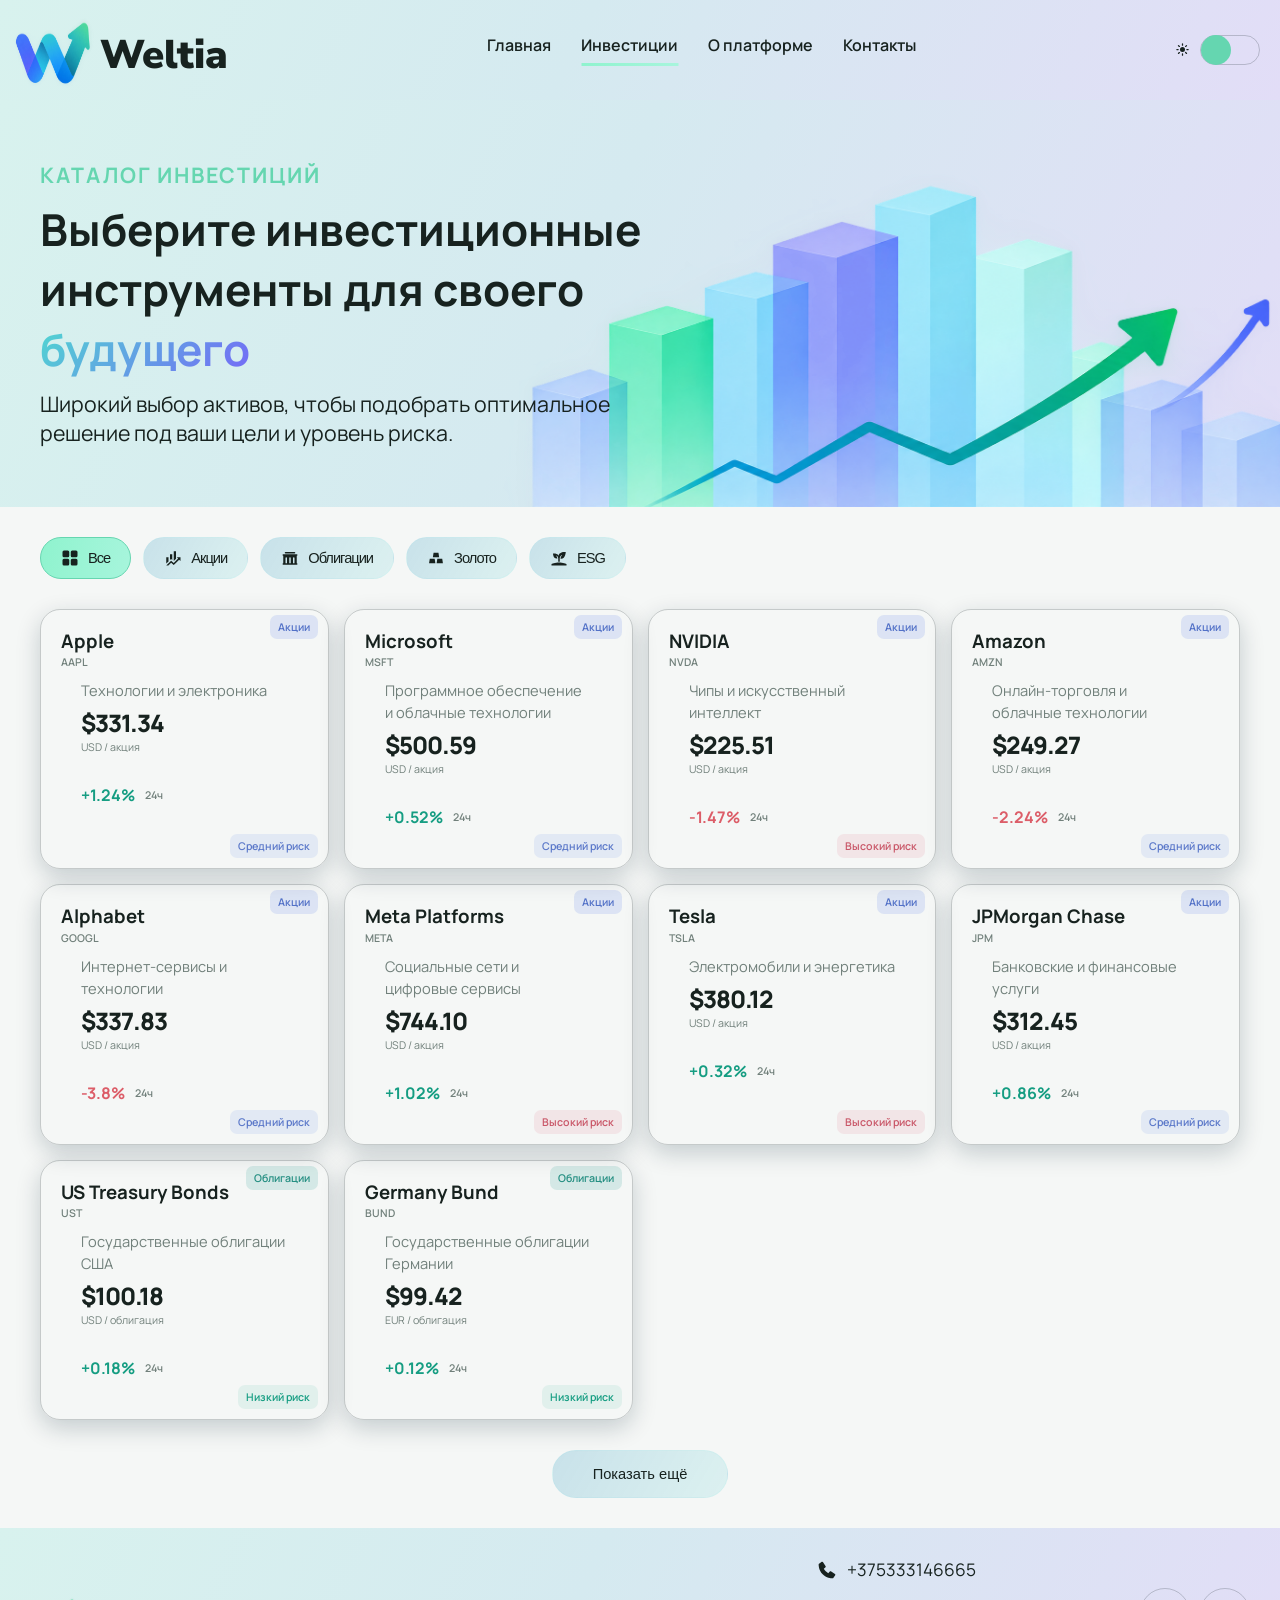
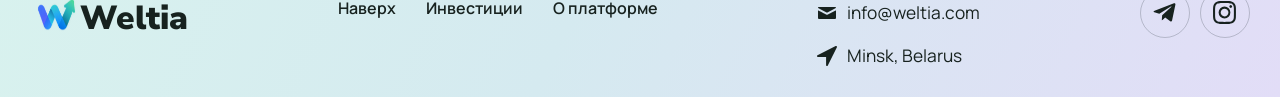
==== commit 6f770c45: "feat: add modal and burger" ====
--- a/catalog.html
+++ b/catalog.html
@@ -74,7 +74,7 @@
       </section>
       <section class="catalog" id="catalog">
         <div class="catalog__categories">
-          <button class="catalog__category catalog__category--active" type="button" data-category="all">
+          <button class="catalog__category card catalog__category--active" type="button" data-category="all">
             <svg class="catalog__icon" xmlns="http://www.w3.org/2000/svg" width="1em" height="1em" viewBox="0 0 48 48">
               <path d="M0 0h48v48H0z" fill="none" />
               <path fill="currentColor" stroke="currentColor" stroke-linejoin="round" stroke-width="4"
@@ -82,7 +82,7 @@
             </svg>
             Все
           </button>
-          <button class="catalog__category card" type="button" data-category="all">
+          <button class="catalog__category card" type="button" data-category="stocks">
             <svg class="catalog__icon" xmlns="http://www.w3.org/2000/svg" width="1em" height="1em" viewBox="0 0 24 24">
               <path d="M0 0h24v24H0z" fill="none" />
               <path fill="currentColor"
@@ -90,7 +90,7 @@
             </svg>
             Акции
           </button>
-          <button class="catalog__category card" type="button" data-category="all">
+          <button class="catalog__category card" type="button" data-category="bonds">
             <svg class="catalog__icon" xmlns="http://www.w3.org/2000/svg" width="1em" height="1em" viewBox="0 0 24 24">
               <path d="M0 0h24v24H0z" fill="none" />
               <path fill="currentColor" d="M5 5a1 1 0 0 1 1-1h12a1 1 0 1 1 0 2H6a1 1 0 0 1-1-1" />
@@ -100,7 +100,7 @@
             </svg>
             Облигации
           </button>
-          <button class="catalog__category card" type="button" data-category="all">
+          <button class="catalog__category card" type="button" data-category="gold">
             <svg class="catalog__icon" xmlns="http://www.w3.org/2000/svg" width="1em" height="1em"
               viewBox="0 0 1024 1024">
               <path d="M0 0h1024v1024H0z" fill="none" />
@@ -109,7 +109,7 @@
             </svg>
             Золото
           </button>
-          <button class="catalog__category card" type="button" data-category="all">
+          <button class="catalog__category card" type="button" data-category="esg">
             <svg class="catalog__icon" xmlns="http://www.w3.org/2000/svg" width="1em" height="1em" viewBox="0 0 24 24">
               <path d="M0 0h24v24H0z" fill="none" />
               <path fill="currentColor"
@@ -119,594 +119,7 @@
           </button>
         </div>
         <div class="catalog__catalog-grid">
-          <div class="investment-card" data-category="stocks">
-            <span class="investment-card__category investment-card__category--stocks">
-              Акции
-            </span>
-            <div class="investment-card__header">
-              <div class="investment-card__about">
-                <div class="investment-card__icon card">
-                  <svg xmlns="http://www.w3.org/2000/svg" width="1em" height="1em" viewBox="0 0 1024 1024">
-                    <path d="M0 0h1024v1024H0z" fill="none" />
-                    <path fill="currentColor"
-                      d="M747.4 535.7c-.4-68.2 30.5-119.6 92.9-157.5c-34.9-50-87.7-77.5-157.3-82.8c-65.9-5.2-138 38.4-164.4 38.4c-27.9 0-91.7-36.6-141.9-36.6C273.1 298.8 163 379.8 163 544.6c0 48.7 8.9 99 26.7 150.8c23.8 68.2 109.6 235.3 199.1 232.6c46.8-1.1 79.9-33.2 140.8-33.2c59.1 0 89.7 33.2 141.9 33.2c90.3-1.3 167.9-153.2 190.5-221.6c-121.1-57.1-114.6-167.2-114.6-170.7m-105.1-305c50.7-60.2 46.1-115 44.6-134.7c-44.8 2.6-96.6 30.5-126.1 64.8c-32.5 36.8-51.6 82.3-47.5 133.6c48.4 3.7 92.6-21.2 129-63.7" />
-                  </svg>
-                </div>
-                <div class="investment-card__heading">
-                  <h2 class="investment-card__name">
-                    Apple
-                  </h2>
-                  <span class="investment-card__ticker">
-                    AAPL
-                  </span>
-                </div>
-              </div>
-              <button class="investment-card__favorite" type="button" aria-label="Добавить в избранное">
-                <svg xmlns="http://www.w3.org/2000/svg" width="1em" height="1em" viewBox="0 0 24 24">
-                  <path d="M0 0h24v24H0z" fill="none" />
-                  <path stroke="currentColor" stroke-linecap="round" stroke-linejoin="round" stroke-width="2"
-                    d="M7 3C4.239 3 2 5.216 2 7.95c0 2.207.875 7.445 9.488 12.74a.99.99 0 0 0 1.024 0C21.126 15.395 22 10.157 22 7.95C22 5.216 19.761 3 17 3s-5 3-5 3s-2.239-3-5-3" />
-                </svg>
-              </button>
-            </div>
-            <div class="investment-card__content">
-              <p class="investment-card__description">
-                Технологии и электроника
-              </p>
-              <div class="investment-card__price">
-                <span>$331.34</span>
-                <small>USD / акция</small>
-              </div>
-              <div class="investment-card__footer">
-                <div class="investment-card__change investment-card__change--positive">
-                  +1.24%
-                  <span>24ч</span>
-                </div>
-              </div>
-            </div>
-            <span class="investment-card__risk investment-card__risk--low">
-              Средний риск
-            </span>
-          </div>
-          <div class="investment-card" data-category="stocks">
-            <span class="investment-card__category investment-card__category--stocks">
-              Акции
-            </span>
-            <div class="investment-card__header">
-              <div class="investment-card__about">
-                <div class="investment-card__icon card">
-                  <svg xmlns="http://www.w3.org/2000/svg" width="1em" height="1em" viewBox="0 0 1024 1024">
-                    <path d="M0 0h1024v1024H0z" fill="none" />
-                    <path fill="currentColor"
-                      d="M747.4 535.7c-.4-68.2 30.5-119.6 92.9-157.5c-34.9-50-87.7-77.5-157.3-82.8c-65.9-5.2-138 38.4-164.4 38.4c-27.9 0-91.7-36.6-141.9-36.6C273.1 298.8 163 379.8 163 544.6c0 48.7 8.9 99 26.7 150.8c23.8 68.2 109.6 235.3 199.1 232.6c46.8-1.1 79.9-33.2 140.8-33.2c59.1 0 89.7 33.2 141.9 33.2c90.3-1.3 167.9-153.2 190.5-221.6c-121.1-57.1-114.6-167.2-114.6-170.7m-105.1-305c50.7-60.2 46.1-115 44.6-134.7c-44.8 2.6-96.6 30.5-126.1 64.8c-32.5 36.8-51.6 82.3-47.5 133.6c48.4 3.7 92.6-21.2 129-63.7" />
-                  </svg>
-                </div>
-                <div class="investment-card__heading">
-                  <h2 class="investment-card__name">
-                    Apple
-                  </h2>
-                  <span class="investment-card__ticker">
-                    AAPL
-                  </span>
-                </div>
-              </div>
-              <button class="investment-card__favorite" type="button" aria-label="Добавить в избранное">
-                <svg xmlns="http://www.w3.org/2000/svg" width="1em" height="1em" viewBox="0 0 24 24">
-                  <path d="M0 0h24v24H0z" fill="none" />
-                  <path stroke="currentColor" stroke-linecap="round" stroke-linejoin="round" stroke-width="2"
-                    d="M7 3C4.239 3 2 5.216 2 7.95c0 2.207.875 7.445 9.488 12.74a.99.99 0 0 0 1.024 0C21.126 15.395 22 10.157 22 7.95C22 5.216 19.761 3 17 3s-5 3-5 3s-2.239-3-5-3" />
-                </svg>
-              </button>
-            </div>
-            <div class="investment-card__content">
-              <p class="investment-card__description">
-                Технологии и электроника
-              </p>
-              <div class="investment-card__price">
-                <span>$331.34</span>
-                <small>USD / акция</small>
-              </div>
-              <div class="investment-card__footer">
-                <div class="investment-card__change investment-card__change--positive">
-                  +1.24%
-                  <span>24ч</span>
-                </div>
-              </div>
-            </div>
-            <span class="investment-card__risk investment-card__risk--low">
-              Средний риск
-            </span>
-          </div>
-          <div class="investment-card" data-category="stocks">
-            <span class="investment-card__category investment-card__category--stocks">
-              Акции
-            </span>
-            <div class="investment-card__header">
-              <div class="investment-card__about">
-                <div class="investment-card__icon card">
-                  <svg xmlns="http://www.w3.org/2000/svg" width="1em" height="1em" viewBox="0 0 1024 1024">
-                    <path d="M0 0h1024v1024H0z" fill="none" />
-                    <path fill="currentColor"
-                      d="M747.4 535.7c-.4-68.2 30.5-119.6 92.9-157.5c-34.9-50-87.7-77.5-157.3-82.8c-65.9-5.2-138 38.4-164.4 38.4c-27.9 0-91.7-36.6-141.9-36.6C273.1 298.8 163 379.8 163 544.6c0 48.7 8.9 99 26.7 150.8c23.8 68.2 109.6 235.3 199.1 232.6c46.8-1.1 79.9-33.2 140.8-33.2c59.1 0 89.7 33.2 141.9 33.2c90.3-1.3 167.9-153.2 190.5-221.6c-121.1-57.1-114.6-167.2-114.6-170.7m-105.1-305c50.7-60.2 46.1-115 44.6-134.7c-44.8 2.6-96.6 30.5-126.1 64.8c-32.5 36.8-51.6 82.3-47.5 133.6c48.4 3.7 92.6-21.2 129-63.7" />
-                  </svg>
-                </div>
-                <div class="investment-card__heading">
-                  <h2 class="investment-card__name">
-                    Apple
-                  </h2>
-                  <span class="investment-card__ticker">
-                    AAPL
-                  </span>
-                </div>
-              </div>
-              <button class="investment-card__favorite" type="button" aria-label="Добавить в избранное">
-                <svg xmlns="http://www.w3.org/2000/svg" width="1em" height="1em" viewBox="0 0 24 24">
-                  <path d="M0 0h24v24H0z" fill="none" />
-                  <path stroke="currentColor" stroke-linecap="round" stroke-linejoin="round" stroke-width="2"
-                    d="M7 3C4.239 3 2 5.216 2 7.95c0 2.207.875 7.445 9.488 12.74a.99.99 0 0 0 1.024 0C21.126 15.395 22 10.157 22 7.95C22 5.216 19.761 3 17 3s-5 3-5 3s-2.239-3-5-3" />
-                </svg>
-              </button>
-            </div>
-            <div class="investment-card__content">
-              <p class="investment-card__description">
-                Технологии и электроника
-              </p>
-              <div class="investment-card__price">
-                <span>$331.34</span>
-                <small>USD / акция</small>
-              </div>
-              <div class="investment-card__footer">
-                <div class="investment-card__change investment-card__change--positive">
-                  +1.24%
-                  <span>24ч</span>
-                </div>
-              </div>
-            </div>
-            <span class="investment-card__risk investment-card__risk--low">
-              Средний риск
-            </span>
-          </div>
-          <div class="investment-card" data-category="stocks">
-            <span class="investment-card__category investment-card__category--stocks">
-              Акции
-            </span>
-            <div class="investment-card__header">
-              <div class="investment-card__about">
-                <div class="investment-card__icon card">
-                  <svg xmlns="http://www.w3.org/2000/svg" width="1em" height="1em" viewBox="0 0 1024 1024">
-                    <path d="M0 0h1024v1024H0z" fill="none" />
-                    <path fill="currentColor"
-                      d="M747.4 535.7c-.4-68.2 30.5-119.6 92.9-157.5c-34.9-50-87.7-77.5-157.3-82.8c-65.9-5.2-138 38.4-164.4 38.4c-27.9 0-91.7-36.6-141.9-36.6C273.1 298.8 163 379.8 163 544.6c0 48.7 8.9 99 26.7 150.8c23.8 68.2 109.6 235.3 199.1 232.6c46.8-1.1 79.9-33.2 140.8-33.2c59.1 0 89.7 33.2 141.9 33.2c90.3-1.3 167.9-153.2 190.5-221.6c-121.1-57.1-114.6-167.2-114.6-170.7m-105.1-305c50.7-60.2 46.1-115 44.6-134.7c-44.8 2.6-96.6 30.5-126.1 64.8c-32.5 36.8-51.6 82.3-47.5 133.6c48.4 3.7 92.6-21.2 129-63.7" />
-                  </svg>
-                </div>
-                <div class="investment-card__heading">
-                  <h2 class="investment-card__name">
-                    Apple
-                  </h2>
-                  <span class="investment-card__ticker">
-                    AAPL
-                  </span>
-                </div>
-              </div>
-              <button class="investment-card__favorite" type="button" aria-label="Добавить в избранное">
-                <svg xmlns="http://www.w3.org/2000/svg" width="1em" height="1em" viewBox="0 0 24 24">
-                  <path d="M0 0h24v24H0z" fill="none" />
-                  <path stroke="currentColor" stroke-linecap="round" stroke-linejoin="round" stroke-width="2"
-                    d="M7 3C4.239 3 2 5.216 2 7.95c0 2.207.875 7.445 9.488 12.74a.99.99 0 0 0 1.024 0C21.126 15.395 22 10.157 22 7.95C22 5.216 19.761 3 17 3s-5 3-5 3s-2.239-3-5-3" />
-                </svg>
-              </button>
-            </div>
-            <div class="investment-card__content">
-              <p class="investment-card__description">
-                Технологии и электроника
-              </p>
-              <div class="investment-card__price">
-                <span>$331.34</span>
-                <small>USD / акция</small>
-              </div>
-              <div class="investment-card__footer">
-                <div class="investment-card__change investment-card__change--positive">
-                  +1.24%
-                  <span>24ч</span>
-                </div>
-              </div>
-            </div>
-            <span class="investment-card__risk investment-card__risk--low">
-              Средний риск
-            </span>
-          </div>
-          <div class="investment-card" data-category="stocks">
-            <span class="investment-card__category investment-card__category--stocks">
-              Акции
-            </span>
-            <div class="investment-card__header">
-              <div class="investment-card__about">
-                <div class="investment-card__icon card">
-                  <svg xmlns="http://www.w3.org/2000/svg" width="1em" height="1em" viewBox="0 0 1024 1024">
-                    <path d="M0 0h1024v1024H0z" fill="none" />
-                    <path fill="currentColor"
-                      d="M747.4 535.7c-.4-68.2 30.5-119.6 92.9-157.5c-34.9-50-87.7-77.5-157.3-82.8c-65.9-5.2-138 38.4-164.4 38.4c-27.9 0-91.7-36.6-141.9-36.6C273.1 298.8 163 379.8 163 544.6c0 48.7 8.9 99 26.7 150.8c23.8 68.2 109.6 235.3 199.1 232.6c46.8-1.1 79.9-33.2 140.8-33.2c59.1 0 89.7 33.2 141.9 33.2c90.3-1.3 167.9-153.2 190.5-221.6c-121.1-57.1-114.6-167.2-114.6-170.7m-105.1-305c50.7-60.2 46.1-115 44.6-134.7c-44.8 2.6-96.6 30.5-126.1 64.8c-32.5 36.8-51.6 82.3-47.5 133.6c48.4 3.7 92.6-21.2 129-63.7" />
-                  </svg>
-                </div>
-                <div class="investment-card__heading">
-                  <h2 class="investment-card__name">
-                    Apple
-                  </h2>
-                  <span class="investment-card__ticker">
-                    AAPL
-                  </span>
-                </div>
-              </div>
-              <button class="investment-card__favorite" type="button" aria-label="Добавить в избранное">
-                <svg xmlns="http://www.w3.org/2000/svg" width="1em" height="1em" viewBox="0 0 24 24">
-                  <path d="M0 0h24v24H0z" fill="none" />
-                  <path stroke="currentColor" stroke-linecap="round" stroke-linejoin="round" stroke-width="2"
-                    d="M7 3C4.239 3 2 5.216 2 7.95c0 2.207.875 7.445 9.488 12.74a.99.99 0 0 0 1.024 0C21.126 15.395 22 10.157 22 7.95C22 5.216 19.761 3 17 3s-5 3-5 3s-2.239-3-5-3" />
-                </svg>
-              </button>
-            </div>
-            <div class="investment-card__content">
-              <p class="investment-card__description">
-                Технологии и электроника
-              </p>
-              <div class="investment-card__price">
-                <span>$331.34</span>
-                <small>USD / акция</small>
-              </div>
-              <div class="investment-card__footer">
-                <div class="investment-card__change investment-card__change--positive">
-                  +1.24%
-                  <span>24ч</span>
-                </div>
-              </div>
-            </div>
-            <span class="investment-card__risk investment-card__risk--low">
-              Средний риск
-            </span>
-          </div>
-          <div class="investment-card" data-category="stocks">
-            <span class="investment-card__category investment-card__category--stocks">
-              Акции
-            </span>
-            <div class="investment-card__header">
-              <div class="investment-card__about">
-                <div class="investment-card__icon card">
-                  <svg xmlns="http://www.w3.org/2000/svg" width="1em" height="1em" viewBox="0 0 1024 1024">
-                    <path d="M0 0h1024v1024H0z" fill="none" />
-                    <path fill="currentColor"
-                      d="M747.4 535.7c-.4-68.2 30.5-119.6 92.9-157.5c-34.9-50-87.7-77.5-157.3-82.8c-65.9-5.2-138 38.4-164.4 38.4c-27.9 0-91.7-36.6-141.9-36.6C273.1 298.8 163 379.8 163 544.6c0 48.7 8.9 99 26.7 150.8c23.8 68.2 109.6 235.3 199.1 232.6c46.8-1.1 79.9-33.2 140.8-33.2c59.1 0 89.7 33.2 141.9 33.2c90.3-1.3 167.9-153.2 190.5-221.6c-121.1-57.1-114.6-167.2-114.6-170.7m-105.1-305c50.7-60.2 46.1-115 44.6-134.7c-44.8 2.6-96.6 30.5-126.1 64.8c-32.5 36.8-51.6 82.3-47.5 133.6c48.4 3.7 92.6-21.2 129-63.7" />
-                  </svg>
-                </div>
-                <div class="investment-card__heading">
-                  <h2 class="investment-card__name">
-                    Apple
-                  </h2>
-                  <span class="investment-card__ticker">
-                    AAPL
-                  </span>
-                </div>
-              </div>
-              <button class="investment-card__favorite" type="button" aria-label="Добавить в избранное">
-                <svg xmlns="http://www.w3.org/2000/svg" width="1em" height="1em" viewBox="0 0 24 24">
-                  <path d="M0 0h24v24H0z" fill="none" />
-                  <path stroke="currentColor" stroke-linecap="round" stroke-linejoin="round" stroke-width="2"
-                    d="M7 3C4.239 3 2 5.216 2 7.95c0 2.207.875 7.445 9.488 12.74a.99.99 0 0 0 1.024 0C21.126 15.395 22 10.157 22 7.95C22 5.216 19.761 3 17 3s-5 3-5 3s-2.239-3-5-3" />
-                </svg>
-              </button>
-            </div>
-            <div class="investment-card__content">
-              <p class="investment-card__description">
-                Технологии и электроника
-              </p>
-              <div class="investment-card__price">
-                <span>$331.34</span>
-                <small>USD / акция</small>
-              </div>
-              <div class="investment-card__footer">
-                <div class="investment-card__change investment-card__change--positive">
-                  +1.24%
-                  <span>24ч</span>
-                </div>
-              </div>
-            </div>
-            <span class="investment-card__risk investment-card__risk--low">
-              Средний риск
-            </span>
-          </div>
-          <div class="investment-card" data-category="stocks">
-            <span class="investment-card__category investment-card__category--stocks">
-              Акции
-            </span>
-            <div class="investment-card__header">
-              <div class="investment-card__about">
-                <div class="investment-card__icon card">
-                  <svg xmlns="http://www.w3.org/2000/svg" width="1em" height="1em" viewBox="0 0 1024 1024">
-                    <path d="M0 0h1024v1024H0z" fill="none" />
-                    <path fill="currentColor"
-                      d="M747.4 535.7c-.4-68.2 30.5-119.6 92.9-157.5c-34.9-50-87.7-77.5-157.3-82.8c-65.9-5.2-138 38.4-164.4 38.4c-27.9 0-91.7-36.6-141.9-36.6C273.1 298.8 163 379.8 163 544.6c0 48.7 8.9 99 26.7 150.8c23.8 68.2 109.6 235.3 199.1 232.6c46.8-1.1 79.9-33.2 140.8-33.2c59.1 0 89.7 33.2 141.9 33.2c90.3-1.3 167.9-153.2 190.5-221.6c-121.1-57.1-114.6-167.2-114.6-170.7m-105.1-305c50.7-60.2 46.1-115 44.6-134.7c-44.8 2.6-96.6 30.5-126.1 64.8c-32.5 36.8-51.6 82.3-47.5 133.6c48.4 3.7 92.6-21.2 129-63.7" />
-                  </svg>
-                </div>
-                <div class="investment-card__heading">
-                  <h2 class="investment-card__name">
-                    Apple
-                  </h2>
-                  <span class="investment-card__ticker">
-                    AAPL
-                  </span>
-                </div>
-              </div>
-              <button class="investment-card__favorite" type="button" aria-label="Добавить в избранное">
-                <svg xmlns="http://www.w3.org/2000/svg" width="1em" height="1em" viewBox="0 0 24 24">
-                  <path d="M0 0h24v24H0z" fill="none" />
-                  <path stroke="currentColor" stroke-linecap="round" stroke-linejoin="round" stroke-width="2"
-                    d="M7 3C4.239 3 2 5.216 2 7.95c0 2.207.875 7.445 9.488 12.74a.99.99 0 0 0 1.024 0C21.126 15.395 22 10.157 22 7.95C22 5.216 19.761 3 17 3s-5 3-5 3s-2.239-3-5-3" />
-                </svg>
-              </button>
-            </div>
-            <div class="investment-card__content">
-              <p class="investment-card__description">
-                Технологии и электроника
-              </p>
-              <div class="investment-card__price">
-                <span>$331.34</span>
-                <small>USD / акция</small>
-              </div>
-              <div class="investment-card__footer">
-                <div class="investment-card__change investment-card__change--positive">
-                  +1.24%
-                  <span>24ч</span>
-                </div>
-              </div>
-            </div>
-            <span class="investment-card__risk investment-card__risk--low">
-              Средний риск
-            </span>
-          </div>
-          <div class="investment-card" data-category="stocks">
-            <span class="investment-card__category investment-card__category--stocks">
-              Акции
-            </span>
-            <div class="investment-card__header">
-              <div class="investment-card__about">
-                <div class="investment-card__icon card">
-                  <svg xmlns="http://www.w3.org/2000/svg" width="1em" height="1em" viewBox="0 0 1024 1024">
-                    <path d="M0 0h1024v1024H0z" fill="none" />
-                    <path fill="currentColor"
-                      d="M747.4 535.7c-.4-68.2 30.5-119.6 92.9-157.5c-34.9-50-87.7-77.5-157.3-82.8c-65.9-5.2-138 38.4-164.4 38.4c-27.9 0-91.7-36.6-141.9-36.6C273.1 298.8 163 379.8 163 544.6c0 48.7 8.9 99 26.7 150.8c23.8 68.2 109.6 235.3 199.1 232.6c46.8-1.1 79.9-33.2 140.8-33.2c59.1 0 89.7 33.2 141.9 33.2c90.3-1.3 167.9-153.2 190.5-221.6c-121.1-57.1-114.6-167.2-114.6-170.7m-105.1-305c50.7-60.2 46.1-115 44.6-134.7c-44.8 2.6-96.6 30.5-126.1 64.8c-32.5 36.8-51.6 82.3-47.5 133.6c48.4 3.7 92.6-21.2 129-63.7" />
-                  </svg>
-                </div>
-                <div class="investment-card__heading">
-                  <h2 class="investment-card__name">
-                    Apple
-                  </h2>
-                  <span class="investment-card__ticker">
-                    AAPL
-                  </span>
-                </div>
-              </div>
-              <button class="investment-card__favorite" type="button" aria-label="Добавить в избранное">
-                <svg xmlns="http://www.w3.org/2000/svg" width="1em" height="1em" viewBox="0 0 24 24">
-                  <path d="M0 0h24v24H0z" fill="none" />
-                  <path stroke="currentColor" stroke-linecap="round" stroke-linejoin="round" stroke-width="2"
-                    d="M7 3C4.239 3 2 5.216 2 7.95c0 2.207.875 7.445 9.488 12.74a.99.99 0 0 0 1.024 0C21.126 15.395 22 10.157 22 7.95C22 5.216 19.761 3 17 3s-5 3-5 3s-2.239-3-5-3" />
-                </svg>
-              </button>
-            </div>
-            <div class="investment-card__content">
-              <p class="investment-card__description">
-                Технологии и электроника
-              </p>
-              <div class="investment-card__price">
-                <span>$331.34</span>
-                <small>USD / акция</small>
-              </div>
-              <div class="investment-card__footer">
-                <div class="investment-card__change investment-card__change--positive">
-                  +1.24%
-                  <span>24ч</span>
-                </div>
-              </div>
-            </div>
-            <span class="investment-card__risk investment-card__risk--low">
-              Средний риск
-            </span>
-          </div>
-          <div class="investment-card" data-category="stocks">
-            <span class="investment-card__category investment-card__category--stocks">
-              Акции
-            </span>
-            <div class="investment-card__header">
-              <div class="investment-card__about">
-                <div class="investment-card__icon card">
-                  <svg xmlns="http://www.w3.org/2000/svg" width="1em" height="1em" viewBox="0 0 1024 1024">
-                    <path d="M0 0h1024v1024H0z" fill="none" />
-                    <path fill="currentColor"
-                      d="M747.4 535.7c-.4-68.2 30.5-119.6 92.9-157.5c-34.9-50-87.7-77.5-157.3-82.8c-65.9-5.2-138 38.4-164.4 38.4c-27.9 0-91.7-36.6-141.9-36.6C273.1 298.8 163 379.8 163 544.6c0 48.7 8.9 99 26.7 150.8c23.8 68.2 109.6 235.3 199.1 232.6c46.8-1.1 79.9-33.2 140.8-33.2c59.1 0 89.7 33.2 141.9 33.2c90.3-1.3 167.9-153.2 190.5-221.6c-121.1-57.1-114.6-167.2-114.6-170.7m-105.1-305c50.7-60.2 46.1-115 44.6-134.7c-44.8 2.6-96.6 30.5-126.1 64.8c-32.5 36.8-51.6 82.3-47.5 133.6c48.4 3.7 92.6-21.2 129-63.7" />
-                  </svg>
-                </div>
-                <div class="investment-card__heading">
-                  <h2 class="investment-card__name">
-                    Apple
-                  </h2>
-                  <span class="investment-card__ticker">
-                    AAPL
-                  </span>
-                </div>
-              </div>
-              <button class="investment-card__favorite" type="button" aria-label="Добавить в избранное">
-                <svg xmlns="http://www.w3.org/2000/svg" width="1em" height="1em" viewBox="0 0 24 24">
-                  <path d="M0 0h24v24H0z" fill="none" />
-                  <path stroke="currentColor" stroke-linecap="round" stroke-linejoin="round" stroke-width="2"
-                    d="M7 3C4.239 3 2 5.216 2 7.95c0 2.207.875 7.445 9.488 12.74a.99.99 0 0 0 1.024 0C21.126 15.395 22 10.157 22 7.95C22 5.216 19.761 3 17 3s-5 3-5 3s-2.239-3-5-3" />
-                </svg>
-              </button>
-            </div>
-            <div class="investment-card__content">
-              <p class="investment-card__description">
-                Технологии и электроника
-              </p>
-              <div class="investment-card__price">
-                <span>$331.34</span>
-                <small>USD / акция</small>
-              </div>
-              <div class="investment-card__footer">
-                <div class="investment-card__change investment-card__change--positive">
-                  +1.24%
-                  <span>24ч</span>
-                </div>
-              </div>
-            </div>
-            <span class="investment-card__risk investment-card__risk--low">
-              Средний риск
-            </span>
-          </div>
-          <div class="investment-card" data-category="stocks">
-            <span class="investment-card__category investment-card__category--stocks">
-              Акции
-            </span>
-            <div class="investment-card__header">
-              <div class="investment-card__about">
-                <div class="investment-card__icon card">
-                  <svg xmlns="http://www.w3.org/2000/svg" width="1em" height="1em" viewBox="0 0 1024 1024">
-                    <path d="M0 0h1024v1024H0z" fill="none" />
-                    <path fill="currentColor"
-                      d="M747.4 535.7c-.4-68.2 30.5-119.6 92.9-157.5c-34.9-50-87.7-77.5-157.3-82.8c-65.9-5.2-138 38.4-164.4 38.4c-27.9 0-91.7-36.6-141.9-36.6C273.1 298.8 163 379.8 163 544.6c0 48.7 8.9 99 26.7 150.8c23.8 68.2 109.6 235.3 199.1 232.6c46.8-1.1 79.9-33.2 140.8-33.2c59.1 0 89.7 33.2 141.9 33.2c90.3-1.3 167.9-153.2 190.5-221.6c-121.1-57.1-114.6-167.2-114.6-170.7m-105.1-305c50.7-60.2 46.1-115 44.6-134.7c-44.8 2.6-96.6 30.5-126.1 64.8c-32.5 36.8-51.6 82.3-47.5 133.6c48.4 3.7 92.6-21.2 129-63.7" />
-                  </svg>
-                </div>
-                <div class="investment-card__heading">
-                  <h2 class="investment-card__name">
-                    Apple
-                  </h2>
-                  <span class="investment-card__ticker">
-                    AAPL
-                  </span>
-                </div>
-              </div>
-              <button class="investment-card__favorite" type="button" aria-label="Добавить в избранное">
-                <svg xmlns="http://www.w3.org/2000/svg" width="1em" height="1em" viewBox="0 0 24 24">
-                  <path d="M0 0h24v24H0z" fill="none" />
-                  <path stroke="currentColor" stroke-linecap="round" stroke-linejoin="round" stroke-width="2"
-                    d="M7 3C4.239 3 2 5.216 2 7.95c0 2.207.875 7.445 9.488 12.74a.99.99 0 0 0 1.024 0C21.126 15.395 22 10.157 22 7.95C22 5.216 19.761 3 17 3s-5 3-5 3s-2.239-3-5-3" />
-                </svg>
-              </button>
-            </div>
-            <div class="investment-card__content">
-              <p class="investment-card__description">
-                Технологии и электроника
-              </p>
-              <div class="investment-card__price">
-                <span>$331.34</span>
-                <small>USD / акция</small>
-              </div>
-              <div class="investment-card__footer">
-                <div class="investment-card__change investment-card__change--positive">
-                  +1.24%
-                  <span>24ч</span>
-                </div>
-              </div>
-            </div>
-            <span class="investment-card__risk investment-card__risk--low">
-              Средний риск
-            </span>
-          </div>
-          <div class="investment-card" data-category="stocks">
-            <span class="investment-card__category investment-card__category--stocks">
-              Акции
-            </span>
-            <div class="investment-card__header">
-              <div class="investment-card__about">
-                <div class="investment-card__icon card">
-                  <svg xmlns="http://www.w3.org/2000/svg" width="1em" height="1em" viewBox="0 0 1024 1024">
-                    <path d="M0 0h1024v1024H0z" fill="none" />
-                    <path fill="currentColor"
-                      d="M747.4 535.7c-.4-68.2 30.5-119.6 92.9-157.5c-34.9-50-87.7-77.5-157.3-82.8c-65.9-5.2-138 38.4-164.4 38.4c-27.9 0-91.7-36.6-141.9-36.6C273.1 298.8 163 379.8 163 544.6c0 48.7 8.9 99 26.7 150.8c23.8 68.2 109.6 235.3 199.1 232.6c46.8-1.1 79.9-33.2 140.8-33.2c59.1 0 89.7 33.2 141.9 33.2c90.3-1.3 167.9-153.2 190.5-221.6c-121.1-57.1-114.6-167.2-114.6-170.7m-105.1-305c50.7-60.2 46.1-115 44.6-134.7c-44.8 2.6-96.6 30.5-126.1 64.8c-32.5 36.8-51.6 82.3-47.5 133.6c48.4 3.7 92.6-21.2 129-63.7" />
-                  </svg>
-                </div>
-                <div class="investment-card__heading">
-                  <h2 class="investment-card__name">
-                    Apple
-                  </h2>
-                  <span class="investment-card__ticker">
-                    AAPL
-                  </span>
-                </div>
-              </div>
-              <button class="investment-card__favorite" type="button" aria-label="Добавить в избранное">
-                <svg xmlns="http://www.w3.org/2000/svg" width="1em" height="1em" viewBox="0 0 24 24">
-                  <path d="M0 0h24v24H0z" fill="none" />
-                  <path stroke="currentColor" stroke-linecap="round" stroke-linejoin="round" stroke-width="2"
-                    d="M7 3C4.239 3 2 5.216 2 7.95c0 2.207.875 7.445 9.488 12.74a.99.99 0 0 0 1.024 0C21.126 15.395 22 10.157 22 7.95C22 5.216 19.761 3 17 3s-5 3-5 3s-2.239-3-5-3" />
-                </svg>
-              </button>
-            </div>
-            <div class="investment-card__content">
-              <p class="investment-card__description">
-                Технологии и электроника
-              </p>
-              <div class="investment-card__price">
-                <span>$331.34</span>
-                <small>USD / акция</small>
-              </div>
-              <div class="investment-card__footer">
-                <div class="investment-card__change investment-card__change--positive">
-                  +1.24%
-                  <span>24ч</span>
-                </div>
-              </div>
-            </div>
-            <span class="investment-card__risk investment-card__risk--low">
-              Средний риск
-            </span>
-          </div>
-          <div class="investment-card" data-category="stocks">
-            <span class="investment-card__category investment-card__category--stocks">
-              Акции
-            </span>
-            <div class="investment-card__header">
-              <div class="investment-card__about">
-                <div class="investment-card__icon card">
-                  <svg xmlns="http://www.w3.org/2000/svg" width="1em" height="1em" viewBox="0 0 1024 1024">
-                    <path d="M0 0h1024v1024H0z" fill="none" />
-                    <path fill="currentColor"
-                      d="M747.4 535.7c-.4-68.2 30.5-119.6 92.9-157.5c-34.9-50-87.7-77.5-157.3-82.8c-65.9-5.2-138 38.4-164.4 38.4c-27.9 0-91.7-36.6-141.9-36.6C273.1 298.8 163 379.8 163 544.6c0 48.7 8.9 99 26.7 150.8c23.8 68.2 109.6 235.3 199.1 232.6c46.8-1.1 79.9-33.2 140.8-33.2c59.1 0 89.7 33.2 141.9 33.2c90.3-1.3 167.9-153.2 190.5-221.6c-121.1-57.1-114.6-167.2-114.6-170.7m-105.1-305c50.7-60.2 46.1-115 44.6-134.7c-44.8 2.6-96.6 30.5-126.1 64.8c-32.5 36.8-51.6 82.3-47.5 133.6c48.4 3.7 92.6-21.2 129-63.7" />
-                  </svg>
-                </div>
-                <div class="investment-card__heading">
-                  <h2 class="investment-card__name">
-                    Apple
-                  </h2>
-                  <span class="investment-card__ticker">
-                    AAPL
-                  </span>
-                </div>
-              </div>
-              <button class="investment-card__favorite" type="button" aria-label="Добавить в избранное">
-                <svg xmlns="http://www.w3.org/2000/svg" width="1em" height="1em" viewBox="0 0 24 24">
-                  <path d="M0 0h24v24H0z" fill="none" />
-                  <path stroke="currentColor" stroke-linecap="round" stroke-linejoin="round" stroke-width="2"
-                    d="M7 3C4.239 3 2 5.216 2 7.95c0 2.207.875 7.445 9.488 12.74a.99.99 0 0 0 1.024 0C21.126 15.395 22 10.157 22 7.95C22 5.216 19.761 3 17 3s-5 3-5 3s-2.239-3-5-3" />
-                </svg>
-              </button>
-            </div>
-            <div class="investment-card__content">
-              <p class="investment-card__description">
-                Технологии и электроника
-              </p>
-              <div class="investment-card__price">
-                <span>$331.34</span>
-                <small>USD / акция</small>
-              </div>
-              <div class="investment-card__footer">
-                <div class="investment-card__change investment-card__change--positive">
-                  +1.24%
-                  <span>24ч</span>
-                </div>
-              </div>
-            </div>
-            <span class="investment-card__risk investment-card__risk--low">
-              Средний риск
-            </span>
-          </div>
+
         </div>
         <div class="catalog__more">
           <button class="catalog__more-button card" type="button">
@@ -719,6 +132,81 @@
           </button>
         </div>
       </section>
+      <div class="modal" id="investmentModal" aria-hidden="true">
+        <div class="modal__overlay"></div>
+
+        <div class="modal__content" role="dialog" aria-modal="true" aria-labelledby="modalName">
+          <button class="modal__close" type="button" aria-label="Закрыть">
+            <span></span>
+            <span></span>
+          </button>
+
+          <div class="modal__header">
+
+            <div class="modal__heading">
+              <span class="modal__category" id="modalCategory"></span>
+
+              <h2 class="modal__name" id="modalName"></h2>
+
+              <span class="modal__ticker" id="modalTicker"></span>
+            </div>
+          </div>
+
+          <p class="modal__description" id="modalDescription"></p>
+
+          <div class="modal__info">
+            <div class="modal__info-item">
+              <span class="modal__info-label">Цена</span>
+              <strong id="modalPrice"></strong>
+            </div>
+
+            <div class="modal__info-item">
+              <span class="modal__info-label">Изменение за 24ч</span>
+              <strong id="modalChange"></strong>
+            </div>
+
+            <div class="modal__info-item">
+              <span class="modal__info-label">Риск</span>
+              <strong id="modalRisk"></strong>
+            </div>
+
+            <div class="modal__info-item">
+              <span class="modal__info-label">Сектор</span>
+              <strong id="modalSector"></strong>
+            </div>
+          </div>
+
+          <div class="modal__parameters">
+            <div class="modal__parameter">
+              <h3 class="modal__parameter-title">
+                Сумма инвестиций
+              </h3>
+
+              <div class="modal__options" id="modalAmountOptions"></div>
+            </div>
+
+            <div class="modal__parameter">
+              <h3 class="modal__parameter-title">
+                Срок инвестирования
+              </h3>
+
+              <div class="modal__options" id="modalTermOptions"></div>
+            </div>
+          </div>
+
+          <div class="modal__result">
+            <div class="modal__result-item">
+              <span>Сумма инвестиций</span>
+              <strong id="modalInvestmentAmount"></strong>
+            </div>
+
+            <div class="modal__result-item">
+              <span>Потенциальный доход</span>
+              <strong id="modalPotentialResult"></strong>
+            </div>
+          </div>
+        </div>
+      </div>
     </main>
     <footer class="footer" id="footer">
 
@@ -796,6 +284,8 @@
   </div>
 
   <script src="script.js"></script>
+  <script src="investments.js"></script>
+  <script src="catalog.js"></script>
 </body>
 
 </html>
--- a/style.css
+++ b/style.css
@@ -134,6 +134,8 @@
 /* HEADER */
 
 .header {
+  position: relative;
+  z-index: 100;
   display: flex;
   align-items: center;
   justify-content: space-between;
@@ -163,7 +165,7 @@
   transition: color 0.5s ease-in-out;
 }
 
-.header__logo:hover p{
+.header__logo:hover p {
   color: var(--color-accent);
 }
 
@@ -220,24 +222,121 @@
 }
 
 .header__burger {
+  position: relative;
   display: none;
   flex-direction: column;
   justify-content: center;
   align-items: center;
   gap: 5px;
+
   width: 45px;
   height: 45px;
   padding: 0;
+
+  border: none;
   background: transparent;
   cursor: pointer;
+
+  z-index: 101;
 }
 
 .header__burger span {
+  position: absolute;
+
   display: block;
   width: 25px;
   height: 4px;
+
   border-radius: 2px;
-  background-color: var(--color-text)
+  background-color: var(--color-text);
+
+  transition:
+    transform 0.35s ease,
+    opacity 0.25s ease;
+}
+
+.header__burger span:nth-child(1) {
+  transform: translateY(-9px);
+}
+
+.header__burger span:nth-child(2) {
+  transform: translateY(0);
+}
+
+.header__burger span:nth-child(3) {
+  transform: translateY(9px);
+}
+
+.header__burger--open span:nth-child(1) {
+  transform: rotate(45deg);
+}
+
+.header__burger--open span:nth-child(2) {
+  opacity: 0;
+}
+
+.header__burger--open span:nth-child(3) {
+  transform: rotate(-45deg);
+}
+
+@media screen and (max-width: 768px) {
+  .header__burger {
+    display: flex;
+  }
+
+  .header__nav {
+    position: fixed;
+    top: 100px;
+    left: 0;
+    right: 0;
+    bottom: 0;
+
+    display: flex;
+    flex-direction: column;
+    gap: 0;
+
+    padding: 0 20px;
+
+    background: var(--color-surface);
+
+    opacity: 0;
+    visibility: hidden;
+
+    transform: translateY(-20px);
+
+    transition:
+      opacity 0.35s ease-in-out,
+      transform 0.35s ease-in-out,
+      visibility 0.35s ease-in-out;
+
+    overflow-y: auto;
+    z-index: 100;
+  }
+
+  .header__nav--open {
+    opacity: 1;
+    visibility: visible;
+    transform: translateY(0);
+
+    padding-top: 20px;
+    padding-bottom: 20px;
+  }
+
+  .header__link {
+    width: 100%;
+    padding: 15px 10px;
+  }
+}
+
+@media screen and (min-width: 769px) {
+
+  .header__burger {
+    display: none;
+  }
+
+  .header__nav {
+    display: flex;
+  }
 }
 
 /* THEME SWITCHING */
@@ -281,15 +380,15 @@
 
 }
 
-.theme-toggle__icon--moon{
+.theme-toggle__icon--moon {
   display: none;
 }
 
-[data-theme="dark"] .theme-toggle__icon--moon{
+[data-theme="dark"] .theme-toggle__icon--moon {
   display: block;
 }
 
-[data-theme="dark"] .theme-toggle__icon--sun{
+[data-theme="dark"] .theme-toggle__icon--sun {
   display: none;
 }
 
@@ -421,6 +520,7 @@
   gap: 24px;
   width: max-content;
   overflow: visible;
+  transition: transform 0.5s ease-in-out;
 }
 
 .slider__slide {
@@ -520,6 +620,7 @@
   color: transparent;
   -webkit-text-fill-color: transparent;
 }
+
 /* SLIDER */
 
 /* ABOUT */
@@ -582,12 +683,39 @@
 
 .about__advantage p {
   color: #5873AD;
-  padding-left: 10px;
-}
-
-#counter {
+  padding-left: 20px;
+}
+
+.about__counter {
+  display: flex;
+  align-items: baseline;
+  margin: 0;
   font-size: 30pt;
   font-weight: 600;
+  line-height: 1;
+}
+
+.about__counter span {
+  display: inline-block;
+  min-width: 2ch;
+}
+
+.about__counter.is-finished {
+  animation: counter-pop 0.5s ease-in-out;
+}
+
+@keyframes counter-pop {
+  0% {
+    transform: scale(1);
+  }
+
+  50% {
+    transform: scale(1.12);
+  }
+
+  100% {
+    transform: scale(1);
+  }
 }
 
 /* ABOUT */
@@ -780,7 +908,7 @@
   transition: color 0.5s ease-in-out;
 }
 
-.footer__logo:hover p{
+.footer__logo:hover p {
   color: var(--color-accent);
 }
 
@@ -869,6 +997,7 @@
   border-color: var(--color-accent);
   transform: translateY(-2px);
 }
+
 /* FOOTER */
 
 
@@ -899,7 +1028,7 @@
     transform 0.25s ease;
 }
 
-.catalog__category{
+.catalog__category {
   color: var(--color-text);
   font-size: 11pt;
   letter-spacing: -1px;
@@ -916,7 +1045,7 @@
   cursor: default;
 }
 
-.catalog__category--active p,
+.catalog__category--active,
 .catalog__category--active .catalog__icon {
   color: #17221F;
 }
@@ -1189,6 +1318,7 @@
 .catalog__more-button:hover svg {
   transform: rotate(180deg);
 }
+
 /* CATALOG */
 
 /* TABLET AND MOBILE */
@@ -1245,19 +1375,6 @@
   }
 
 }
-
-
-@media screen and (max-width: 860px) {
-  .header__nav {
-    display: none;
-  }
-
-  .header__burger {
-    display: flex;
-  }
-}
-
-
 
 @media screen and (max-width: 800px) {
   .catalog {
@@ -1392,7 +1509,7 @@
 
 @media screen and (max-width: 450px) {
 
-  .header__settings{
+  .header__settings {
     flex-direction: column-reverse;
     align-items: center;
   }
@@ -1422,4 +1539,345 @@
     font-size: 10pt;
   }
 }
-/* TABLET AND MOBILE */+
+/* TABLET AND MOBILE */
+
+
+.modal {
+  position: fixed;
+  inset: 0;
+  z-index: 1000;
+
+  display: flex;
+  align-items: center;
+  justify-content: center;
+
+  padding: 20px;
+
+  visibility: hidden;
+  opacity: 0;
+
+  transition:
+    opacity 0.3s ease,
+    visibility 0.3s ease;
+}
+
+.modal--active {
+  visibility: visible;
+  opacity: 1;
+}
+
+.modal__overlay {
+  position: absolute;
+  inset: 0;
+
+  background: rgba(7, 21, 29, 0.65);
+  backdrop-filter: blur(4px);
+}
+
+.modal__content {
+  position: relative;
+  z-index: 1;
+
+  width: min(600px, 100%);
+  max-height: 90vh;
+
+  padding: 32px;
+
+  overflow-y: auto;
+
+  background: var(--color-surface);
+  color: var(--color-text);
+
+  border: 1px solid var(--color-borders);
+  border-radius: 24px;
+
+  box-shadow: 0 20px 60px rgba(6, 33, 49, 0.25);
+
+  transform: translateY(20px) scale(0.97);
+
+  transition: transform 0.3s ease;
+}
+
+.modal--active .modal__content {
+  transform: translateY(0) scale(1);
+}
+
+.modal__close {
+  position: absolute;
+  top: 20px;
+  right: 20px;
+
+  display: flex;
+  align-items: center;
+  justify-content: center;
+
+  width: 40px;
+  height: 40px;
+
+  padding: 0;
+
+  border: 0;
+  border-radius: 50%;
+
+  background: transparent;
+  cursor: pointer;
+
+  transition: background-color 0.3s ease;
+}
+
+.modal__close:hover {
+  background: var(--color-bg);
+}
+
+.modal__close span {
+  position: absolute;
+
+  width: 20px;
+  height: 2px;
+
+  background: var(--color-text);
+  border-radius: 2px;
+
+  transition: transform 0.3s ease;
+}
+
+.modal__close span:first-child {
+  transform: rotate(45deg);
+}
+
+.modal__close span:last-child {
+  transform: rotate(-45deg);
+}
+
+.modal__close:hover span:first-child {
+  transform: rotate(135deg);
+}
+
+.modal__close:hover span:last-child {
+  transform: rotate(-135deg);
+}
+
+.modal__header {
+  display: flex;
+  align-items: center;
+  gap: 16px;
+
+  padding-right: 45px;
+}
+
+.modal__icon {
+  display: flex;
+  align-items: center;
+  justify-content: center;
+
+  flex-shrink: 0;
+
+  width: 64px;
+  height: 64px;
+
+  border-radius: 16px;
+
+  background: var(--color-bg);
+  overflow: hidden;
+}
+
+.modal__icon img,
+.modal__icon svg {
+  width: 40px;
+  height: 40px;
+  object-fit: contain;
+}
+
+.modal__heading {
+  display: flex;
+  flex-direction: column;
+  gap: 3px;
+}
+
+.modal__category {
+  width: fit-content;
+
+  font-size: 11px;
+  font-weight: 600;
+
+  color: var(--color-accent);
+}
+
+.modal__name {
+  margin: 0;
+
+  font-size: 26px;
+  line-height: 1.2;
+}
+
+.modal__ticker {
+  color: var(--color-muted);
+
+  font-size: 13px;
+  font-weight: 500;
+}
+
+.modal__description {
+  margin: 24px 0;
+
+  color: var(--color-muted);
+
+  font-size: 15px;
+  line-height: 1.6;
+}
+
+.modal__info {
+  display: grid;
+  grid-template-columns: repeat(2, 1fr);
+  gap: 10px;
+
+  margin-bottom: 28px;
+}
+
+.modal__info-item {
+  display: flex;
+  flex-direction: column;
+  gap: 6px;
+
+  padding: 14px;
+
+  border-radius: 14px;
+  background: var(--color-bg);
+}
+
+.modal__info-label {
+  color: var(--color-muted);
+  font-size: 12px;
+}
+
+.modal__info-item strong {
+  font-size: 14px;
+}
+
+.modal__parameters {
+  display: flex;
+  flex-direction: column;
+  gap: 24px;
+}
+
+.modal__parameter {
+  display: flex;
+  flex-direction: column;
+  gap: 12px;
+}
+
+.modal__parameter-title {
+  margin: 0;
+
+  font-size: 15px;
+}
+
+.modal__options {
+  display: flex;
+  flex-wrap: wrap;
+  gap: 8px;
+}
+
+.modal__option {
+  padding: 9px 15px;
+
+  color: var(--color-text);
+
+  border: 1px solid var(--color-borders);
+  border-radius: 10px;
+
+  background: transparent;
+
+  font: inherit;
+  font-size: 13px;
+  cursor: pointer;
+
+  transition:
+    color 0.2s ease,
+    background-color 0.2s ease,
+    border-color 0.2s ease,
+    transform 0.2s ease;
+}
+
+.modal__option:hover {
+  border-color: var(--color-accent);
+  transform: translateY(-1px);
+}
+
+.modal__option--active {
+  color: #10231e;
+
+  border-color: var(--color-accent);
+  background: var(--color-accent);
+
+  font-weight: 600;
+}
+
+.modal__result {
+  display: grid;
+  grid-template-columns: repeat(2, 1fr);
+  gap: 10px;
+
+  margin-top: 28px;
+  padding-top: 24px;
+
+  border-top: 1px solid var(--color-borders);
+}
+
+.modal__result-item {
+  display: flex;
+  flex-direction: column;
+  gap: 6px;
+}
+
+.modal__result-item span {
+  color: var(--color-muted);
+  font-size: 12px;
+}
+
+.modal__result-item strong {
+  font-size: 18px;
+}
+
+@media screen and (max-width: 600px) {
+  .modal {
+    padding: 12px;
+  }
+
+  .modal__content {
+    padding: 24px 20px;
+    border-radius: 20px;
+  }
+
+  .modal__name {
+    font-size: 22px;
+  }
+
+  .modal__icon {
+    width: 54px;
+    height: 54px;
+  }
+
+  .modal__icon img,
+  .modal__icon svg {
+    width: 34px;
+    height: 34px;
+  }
+}
+
+@media screen and (max-width: 400px) {
+
+  .modal__info,
+  .modal__result {
+    grid-template-columns: 1fr;
+  }
+
+  .modal__header {
+    align-items: flex-start;
+  }
+
+  .modal__description {
+    margin: 20px 0;
+  }
+}
